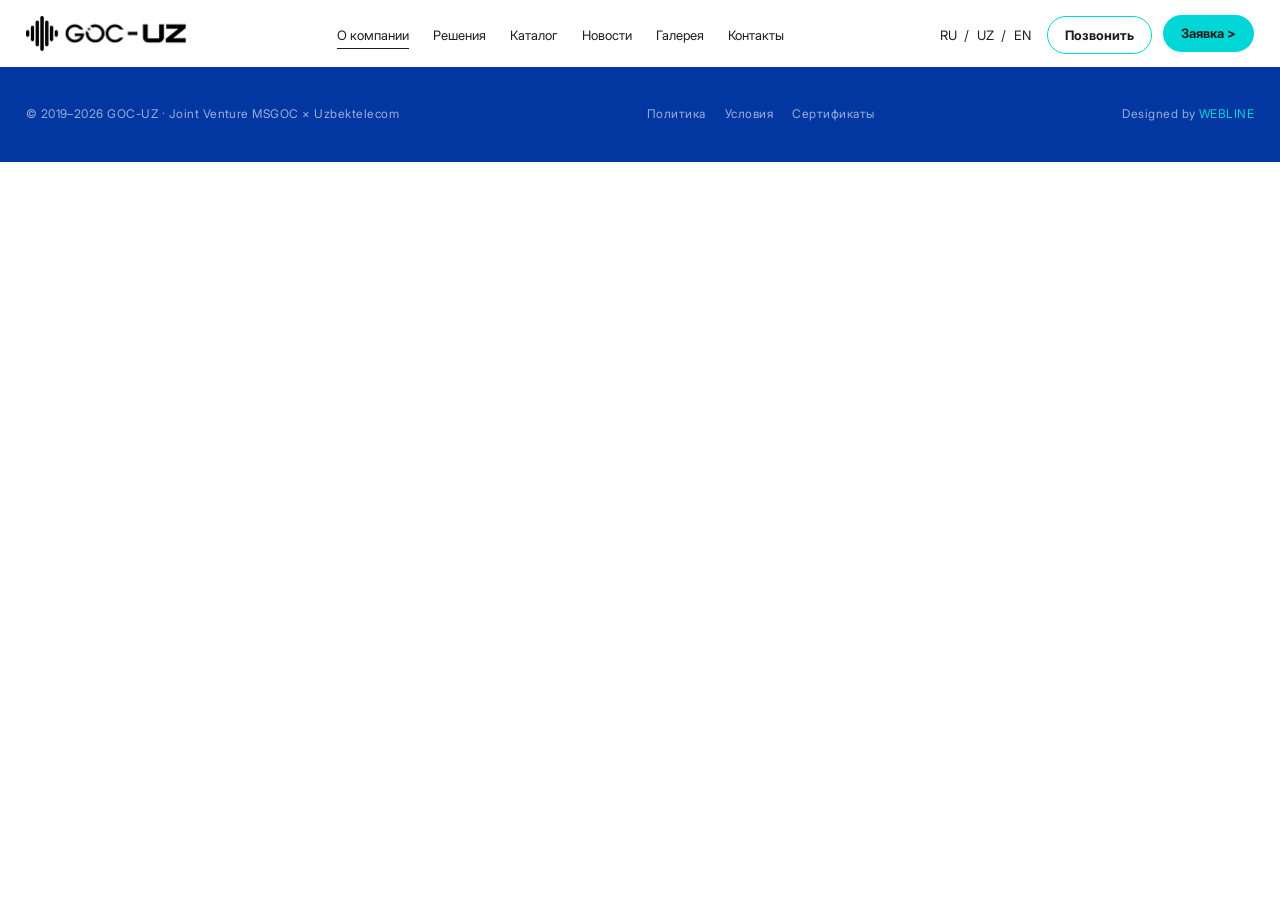
==== assets/pages/catalog.html @ 8d9cb879 "ready made section started" ====
<!doctype html>
<html lang="en">
  <head>
    <meta charset="UTF-8" />
    <meta name="viewport" content="width=device-width, initial-scale=1.0" />
    <title>GOC</title>
    <link rel="stylesheet" href="/assets/css/bootstrap.css" />
    <link rel="stylesheet" href="/assets/css/main.css" />
    <link rel="stylesheet" href="/assets/css/responsive.css" />
  </head>
  <body>
    <!-- HEADER -->
    <header>
      <div class="container">
        <div class="header-wrapper">
          <div class="header-left">
            <div class="logo-wrapper">
              <a href="/index.html">
                <img src="/assets/images/logo.png" alt="logo" />
              </a>
            </div>
          </div>

          <div class="nav-link-wrapper">
            <ul>
              <li><a href="/index.html" class="active">О компании</a></li>
              <li><a href="/assets/pages/solution.html">Решения</a></li>
              <li><a href="/assets/pages/catalog.html">Каталог</a></li>
              <li><a href="/assets/pages/news.html">Новости</a></li>
              <li><a href="/assets/pages/gallery.html">Галерея</a></li>
              <li><a href="/assets/pages/contact.html">Контакты</a></li>
            </ul>
          </div>

          <div class="header-right">
            <div class="language-wrapper">
              <ul>
                <li><a href="#">RU</a></li>
                <li><a href="#">UZ</a></li>
                <li><a href="#">EN</a></li>
              </ul>
            </div>
            <div class="call-wrapper">
              <a href="tel:+998900000000">Позвонить</a>
            </div>
            <div class="request-wrapper">
              <button class="btn btn-main">Заявка ></button>
            </div>
          </div>

          <button class="burger-btn" aria-label="Открыть меню">
            <span></span>
            <span></span>
            <span></span>
          </button>
        </div>
      </div>
    </header>

    <main>
        <section>
            <div class="container">
                
            </div>
        </section>
    </main>

    <footer>
      <section class="copyright-container">
        <div class="container">
          <div class="copyright-wrapper">
            <div class="copyright">
              <p>© 2019–2026 GOC-UZ · Joint Venture MSGOC × Uzbektelecom</p>
            </div>

            <div class="useful-links">
              <a href="#">Политика</a>
              <a href="#">Условия</a>
              <a href="#">Сертификаты</a>
            </div>

            <div class="developed-by">
              <p>Designed by <a href="https://webline.uz/">WEBLINE</a></p>
            </div>
          </div>
        </div>
      </section>
    </footer>
    <script src="/assets/js/bootstrap.js"></script>
    <script src="/assets/js/main.js"></script>
  </body>
</html>
---- assets/css/main.css ----
/* FONTS */
@font-face {
  font-family: "Inter";
  src: url("/assets/fonts/Inter-Regular.ttf");
  font-weight: 400;
}
@font-face {
  font-family: "Inter";
  src: url("/assets/fonts/Inter-Medium.ttf");
  font-weight: 500;
}
@font-face {
  font-family: "Inter";
  src: url("/assets/fonts/Inter-Bold.ttf");
  font-weight: 700;
}
@font-face {
  font-family: "Inter";
  src: url("/assets/fonts/Inter-ExtraBold.ttf");
  font-weight: 800;
}

/* VARIABLES */
:root {
  --black-color: #1e1e1e;
  --white-color: #ffffff;
  --grey-color: #6c6c6c;
  --milk-color: #e6e5e0;
  --aqua-color: #00d6d6;
  --body-color: #fafaf7;
  --blue-color: #0050f0;
  --green-color: #00d6d6;
}

/* RESET */
*,
*::after,
*::before {
  box-sizing: border-box;
}
* {
  padding: 0;
  margin: 0;
}
img {
  width: 100%;
}
a {
  text-decoration: none;
}
ul {
  margin: 0;
  padding: 0;
}
li {
  list-style: none;
}
button {
  cursor: pointer;
}
p {
  margin: 0;
}
::placeholder {
  color: unset;
}
html {
  scroll-behavior: smooth;
}

body {
  font-family: "Inter", sans-serif;
  /* background-color: var(--body-color); */
}

.container {
  width: 100%;
  max-width: 1920px;
  margin: 0 auto;
  padding: 0 clamp(16px, 2vw, 32px);
}

/* HEADER */
header {
  background-color: var(--white-color);
}
.header-wrapper {
  display: flex;
  justify-content: space-between;
  align-items: center;
  padding: 15px 0;
}
.header-wrapper .header-left {
  display: flex;
  align-items: center;
  gap: 32px;
}
.header-wrapper .header-left .logo-wrapper img {
  width: 100%;
  max-width: 160px;
}
.header-wrapper .nav-link-wrapper ul {
  display: flex;
  align-items: center;
  gap: 24px;
}
.header-wrapper .nav-link-wrapper ul li a {
  font-size: clamp(13px, 1vw, 16px);
  font-weight: 400;
  line-height: 20px;
  color: var(--black-color);
}
.header-wrapper .nav-link-wrapper ul li a.active {
  padding-bottom: 5px;
  border-bottom: 1px solid var(--black-color);
}
.header-wrapper .header-right {
  display: flex;
  align-items: center;
  gap: 11px;
}
.header-wrapper .header-right .language-wrapper ul {
  display: flex;
  align-items: center;
  gap: 10px;
}
.header-wrapper .header-right .language-wrapper ul li {
  position: relative;
  padding: 0 5px;
}
.header-wrapper .header-right .language-wrapper ul li:not(:last-child)::after {
  content: "";
  position: absolute;
  right: -5px;
  top: 35%;
  height: 50%;
  width: 1px;
  background-color: var(--black-color);
  transform: skew(-15deg);
}
.header-wrapper .header-right .language-wrapper ul li a {
  font-size: 13px;
  font-weight: 400;
  line-height: 100%;
  color: var(--black-color);
}
.header-wrapper .header-right .call-wrapper a {
  font-size: 13px;
  font-weight: 700;
  line-height: 100%;
  color: var(--black-color);
  border: 1px solid var(--aqua-color);
  border-radius: 100px;
  padding: 10px 17px;
  transition: 0.3s;
}
.header-wrapper .header-right .call-wrapper a:hover {
  background-color: var(--aqua-color);
  color: var(--black-color);
}
.header-wrapper .header-right .request-wrapper .btn-main {
  font-size: 13px;
  font-weight: 700;
  line-height: 100%;
  color: var(--black-color);
  background-color: var(--aqua-color);
  border-radius: 100px;
  padding: 11px 17px;
}
.header-wrapper .header-right .request-wrapper .btn-main:hover {
  background-color: var(--white-color);
  border-color: var(--aqua-color);
  color: var(--aqua-color);
}
.header-wrapper .burger-btn {
  display: none;
  flex-direction: column;
  justify-content: space-between;
  width: 25px;
  height: 18px;
  background: transparent;
  border: none;
  cursor: pointer;
  padding: 0;
  z-index: 1001;
}
.header-wrapper .burger-btn span {
  display: block;
  width: 100%;
  height: 2px;
  background-color: var(--black-color);
  transition:
    transform 0.3s ease,
    opacity 0.3s ease;
}
.header-wrapper .burger-btn.active span:nth-child(1) {
  transform: translateY(8px) rotate(45deg);
}
.header-wrapper .burger-btn.active span:nth-child(2) {
  opacity: 0;
}
.header-wrapper .burger-btn.active span:nth-child(3) {
  transform: translateY(-8px) rotate(-45deg);
}

/* SLIDER */
.slider {
  position: relative;
  width: 100%;
  /* height: calc(100vh - 76px); */
  min-height: 600px;
  display: flex;
  flex-direction: column;
}

.slider .slide {
  position: absolute;
  inset: 0;
  opacity: 0;
  transition: opacity 0.9s cubic-bezier(0.4, 0, 0.2, 1);
  pointer-events: none;
  display: flex;
  flex-direction: column;
  padding: clamp(60px, 8vw, 150px) 0;
}
.slider .slide.active {
  opacity: 1;
  pointer-events: all;
  position: relative;
  flex: 1;
}

/* Video — без GPU-хаков, которые размывают картинку */
.slide__video-wrap {
  position: absolute;
  inset: 0;
  z-index: 0;
  overflow: hidden;
}
.slide__video-wrap video {
  width: 100%;
  height: 100%;
  object-fit: cover;
}

/* Content */
.slide__content {
  position: relative;
  z-index: 2;
  flex: 1;
  display: flex;
  flex-direction: column;
  gap: clamp(12px, 3vw, 57px);
  /* отступ под nav, который висит абсолютно сверху */
  padding-top: clamp(40px, 6vw, 100px);
}

/* Nav — один элемент поверх всех слайдов */
.slider .slider-nav {
  position: absolute;
  top: clamp(60px, 8vw, 150px);
  /* left: clamp(16px, 2vw, 32px); */
  z-index: 10;
  display: flex;
  align-items: center;
  gap: 16px;
}
.slider .nav-arrow {
  width: clamp(25px, 2.5vw, 40px);
  height: clamp(25px, 2.5vw, 40px);
  border: 3px solid var(--milk-color);
  border-radius: 50%;
  display: flex;
  align-items: center;
  justify-content: center;
  background: transparent;
  transition:
    border-color 0.2s,
    background 0.2s;
  flex-shrink: 0;
}
.slider .nav-arrow:hover {
  border-color: var(--aqua-color);
}
.slider .nav-arrow img {
  width: clamp(20px, 1.5vw, 30px);
  height: clamp(20px, 1.5vw, 30px);
  filter: brightness(0) invert(1);
}
.slider .nav-dots {
  display: flex;
  gap: 8px;
  align-items: center;
}
.slider .nav-dot {
  width: 12px;
  height: 12px;
  border-radius: 50px;
  background: var(--milk-color);
  border: none;
  cursor: pointer;
  transition:
    width 0.35s ease,
    background 0.35s ease;
}
.slider .nav-dot.active {
  width: 60px;
  background: var(--aqua-color);
}

/* Headline */
.slider .slide .headline h1 {
  font-size: clamp(34px, 8.9vw, 136px);
  font-weight: 800;
  line-height: 0.85;
  letter-spacing: -0.4px;
  color: var(--white-color);
  max-width: 1100px;
}
.slider .slide .headline h1 span {
  font-weight: 400;
}

/* Description */
.slider .slide .description {
  display: flex;
  flex-direction: column;
  gap: clamp(16px, 1.2vw, 21px);
  max-width: 576px;
}
.slider .slide .description .eyebrow {
  font-size: 12px;
  font-weight: 400;
  letter-spacing: 1.32px;
  text-transform: uppercase;
  color: var(--milk-color);
}
.slider .slide .description .body-text {
  font-size: 16px;
  font-weight: 400;
  line-height: 1.45;
  color: var(--white-color);
}

/* Buttons */
.slider .slide .cta-row {
  display: flex;
  gap: 10px;
  flex-wrap: wrap;
  align-items: center;
}
.slider .slide .btn {
  height: 44px;
  border-radius: 100px;
  display: inline-flex;
  align-items: center;
  justify-content: center;
  gap: 8px;
  font-weight: 700;
  font-size: 13px;
  letter-spacing: 0.04em;
  text-transform: uppercase;
  text-decoration: none;
  cursor: pointer;
  white-space: nowrap;
  padding: 0 22px;
  transition: all 0.2s;
}
.slider .slide .btn--primary {
  background: var(--aqua-color);
  border: 1.5px solid var(--aqua-color);
  color: var(--black-color);
  padding-right: 18px;
}
.slider .slide .btn--primary:hover {
  background-color: var(--white-color);
  border-color: var(--white-color);
}
.slider .slide .btn--primary .btn-arrow {
  width: 12px;
  height: 12px;
  border-right: 1.5px solid var(--black-color);
  border-top: 1.5px solid var(--black-color);
  transform: rotate(45deg);
  flex-shrink: 0;
}
.slider .slide .btn--outline {
  background: transparent;
  border: 1.5px solid var(--white-color);
  color: var(--white-color);
}
.slider .slide .btn--outline:hover {
  color: var(--aqua-color);
  border-color: var(--aqua-color);
}

/* Stats bar */
.slider .slide .stats-bar {
  position: relative;
  z-index: 2;
  border-top: 1px solid var(--milk-color);
  display: grid;
  grid-template-columns: repeat(4, 1fr);
  margin-top: clamp(32px, 5vw, 70px);
}
.slider .slide .stat {
  display: flex;
  flex-direction: column;
  gap: 12px;
  padding: clamp(14px, 1.7vw, 28px) 24px clamp(16px, 2vw, 32px) 0;
}
.slider .slide .stat + .stat {
  padding-left: 24px;
}
.slider .slide .stat:last-child {
  padding-right: 0;
}
.slider .slide .stat__label {
  font-size: 11px;
  font-weight: 400;
  letter-spacing: 0.12em;
  text-transform: uppercase;
  color: var(--white-color);
}
.slider .slide .stat__value {
  font-weight: 800;
  font-size: clamp(28px, 2.8vw, 42px);
  letter-spacing: -0.02em;
  color: var(--white-color);
  line-height: 1;
}
.slider .slide .stat__unit {
  font-size: 11px;
  font-weight: 400;
  letter-spacing: 0.1em;
  text-transform: uppercase;
  color: var(--white-color);
}

/* ABOUT SECTION */
.about-wrapper {
  display: flex;
  padding: 32px 88px;
}
.about-wrapper .about-left {
  position: relative;
  width: 45%;
  background-color: var(--white-color);
}
.about-wrapper .about-left p {
  position: absolute;
  top: 20px;
  left: 20px;
  font-size: 12px;
  font-weight: 400;
  line-height: 16.5px;
  color: var(--white-color);
  background-color: var(--black-color);
  padding: 9px 12px;
  z-index: 1;
}
.about-wrapper .about-left img {
  width: 100%;
  position: absolute;
  bottom: 0;
  left: 0;
}
.about-wrapper .about-right {
  display: flex;
  flex-direction: column;
  justify-content: space-between;
  gap: 20px;
  width: 55%;
  padding-left: 100px;
}
.about-wrapper .about-right .about-right-top {
  display: flex;
  flex-direction: column;
  gap: 15px;
}
.about-wrapper .about-right .about-right-top span {
  font-size: 11px;
  font-weight: 400;
  line-height: 16.5px;
  color: var(--grey-color);
  text-transform: uppercase;
}
.about-wrapper .about-right .about-right-top h1 {
  font-size: clamp(32px, 4vw, 56px);
  font-weight: 700;
  line-height: 90%;
  margin: 0;
  color: var(--black-color);
  max-width: 500px;
}
.about-wrapper .about-right .about-right-top p {
  font-size: clamp(12px, 1vw, 16px);
  font-weight: 400;
  line-height: 120%;
  color: var(--black-color);
}
.about-wrapper .about-right .about-right-top a {
  font-size: clamp(12px, 1vw, 16px);
  font-weight: 400;
  color: var(--aqua-color);
}
.about-wrapper .about-right .about-right-center .about-sertificate-wrapper {
  display: grid;
  grid-template-columns: repeat(4, 1fr);
}
.about-wrapper .about-right .about-right-center .about-sertificate-wrapper img {
  width: 100%;
}
.about-wrapper .about-right .about-right-center p {
  font-size: clamp(12px, 1vw, 16px);
  font-weight: 700;
  color: var(--grey-color);
  margin-top: 10px;
}
.about-wrapper .about-right .about-right-bottom .factory-wrapper {
  display: flex;
  align-items: center;
}
.about-wrapper .about-right .about-right-bottom .factory-wrapper .factory-item {
  border: 1px solid var(--milk-color);
  padding: 24px 28px;
  border-bottom: none;
  width: 100%;
}
.about-wrapper
  .about-right
  .about-right-bottom
  .factory-wrapper
  .factory-item:first-child {
  border-left: none;
  padding-left: 0;
}
.about-wrapper
  .about-right
  .about-right-bottom
  .factory-wrapper
  .factory-item:last-child {
  border-right: none;
  padding-right: 0;
}
.about-wrapper
  .about-right
  .about-right-bottom
  .factory-wrapper
  .factory-item
  span {
  font-size: 11px;
  font-weight: 400;
  text-transform: uppercase;
  color: var(--grey-color);
}

.about-wrapper
  .about-right
  .about-right-bottom
  .factory-wrapper
  .factory-item
  h6 {
  font-size: clamp(20px, 2vw, 32px);
  font-weight: 800;
  color: var(--black-color);
  margin-bottom: 0;
}

.about-wrapper
  .about-right
  .about-right-bottom
  .factory-wrapper
  .factory-item
  h6
  span {
  font-size: clamp(14px, 1vw, 17px);
  font-weight: 700;
  color: var(--grey-color);
  text-transform: uppercase;
}

.about-wrapper
  .about-right
  .about-right-bottom
  .factory-wrapper
  .factory-item
  p {
  font-size: 13px;
  font-weight: 400;
  color: var(--grey-color);
}

/* application section start */
.application-wrapper {
  display: flex;
  flex-direction: column;
  gap: clamp(20px, 4vw, 55px);
  padding: 32px 88px;
}
.layout-section {
  display: flex;
  flex-direction: column;
  gap: 12px;
}
.layout-section .section-enter-header {
  font-size: 11px;
  font-weight: 400;
  text-transform: uppercase;
  letter-spacing: 1.32px;
  color: var(--grey-color);
}
.layout-section .section-enter-description {
  display: grid;
  grid-template-columns: repeat(2, 1fr);
  justify-content: center;
  align-items: center;
  gap: 10px;
}
.layout-section .section-enter-description .section-enter-left h1 {
  font-size: clamp(32px, 7vw, 87px);
  font-weight: 700;
  line-height: 0.9;
  letter-spacing: -1.76px;
  color: var(--black-color);
  margin-bottom: 0;
  width: 100%;
  max-width: 730px;
}
.layout-section .section-enter-description .section-enter-right p {
  font-size: clamp(14px, 1vw, 16px);
  font-weight: 400;
  letter-spacing: 0%;
  color: var(--black-color);
  width: 100%;
  max-width: 320px;
}
.application-left-wrapper {
  display: grid;
  grid-template-columns: repeat(6, 1fr);
  margin-bottom: 20px;
}
.application-left-wrapper .items {
  display: flex;
  flex-direction: column;
  justify-content: space-between;
  gap: clamp(60px, 8vw, 120px);
  padding: 24px 28px;
  border-right: 1px solid var(--aqua-color);
}
.application-left-wrapper .items:last-child {
  border-right: none;
}
.application-left-wrapper .items .item-header a {
  display: flex;
  justify-content: space-between;
  align-items: center;
  font-size: 11px;
  font-weight: 400;
  color: var(--aqua-color);
}
.application-left-wrapper .items .item-header img {
  width: 10px;
  height: 10px;
}
.application-left-wrapper .items .item-body {
  display: flex;
  flex-direction: column;
  gap: clamp(10px, 1vw, 16px);
}
.application-left-wrapper .items .item-body h2 {
  font-size: clamp(18px, 1.5vw, 22px);
  font-weight: 700;
  line-height: 1.5;
  letter-spacing: -0.22px;
  margin-bottom: 0;
  color: var(--black-color);
}
/* application section end */

/* solutions section start */
.solutions {
  display: grid;
  grid-template-columns: repeat(5, 1fr);
  grid-column-gap: 0px;
  grid-row-gap: 0px;
}

.cell {
  position: relative;
  overflow: hidden;
  padding: clamp(16px, 2vw, 32px);
  min-height: 460px;
  display: flex;
  flex-direction: column;
  justify-content: flex-end;
}

.cell--light {
  background: var(--white-color);
}

.cell--dark {
  background: var(--black-color);
}

.cell__label {
  position: absolute;
  top: 24px;
  left: 40px;
  font-size: 11px;
  letter-spacing: 0.08em;
  color: var(--grey-color);
  text-transform: uppercase;
}
.cell--dark .cell__label {
  color: var(--grey-color);
}

/* ── arrow button ─────────────────────────────── */
.cell__arrow {
  position: absolute;
  top: 18px;
  right: 24px;
  width: 38px;
  height: 38px;
  border-radius: 50%;
  background: var(--aqua-color);
  border: none;
  cursor: pointer;
  display: flex;
  align-items: center;
  justify-content: center;
  transition:
    transform 0.2s ease,
    box-shadow 0.2s ease;
}
.cell__arrow:hover {
  transform: scale(1.08);
  box-shadow: 0 4px 18px rgba(0, 212, 200, 0.4);
}

.cell__arrow img {
  width: 14px;
  height: 14px;
}
.cell__arrow:hover img {
  filter: brightness(1) invert(1);
}
/* ── product image ────────────────────────────── */
.cell__img {
  position: absolute;
  right: 0;
  bottom: 0;
  max-height: 75%;
  max-width: 50%;
  object-fit: contain;
  pointer-events: none;
  transition: transform 0.4s ease;
}
.cell:hover .cell__img {
  transform: scale(1.03) translateY(-4px);
}

/* ── text block ───────────────────────────────── */
.cell__text {
  position: relative;
  z-index: 1;
  max-width: 55%;
}

.cell__title {
  /* font-size: clamp(22px, 2.6vw, 34px); */
  font-size: clamp(24px, 4vw, 50px);
  font-weight: 800;
  line-height: 1.1;
  letter-spacing: -0.02em;
  color: var(--ink);
  margin-bottom: 12px;
  mix-blend-mode: difference;
}
.cell--dark .cell__title {
  color: var(--white-color);
}

.cell__desc {
  font-size: clamp(12px, 1vw, 14px);
  font-weight: 400;
  line-height: 1.4;
  color: var(--grey-color);
}
.cell--dark .cell__desc {
  color: var(--grey-color);
}

.cell--dark .cell__img {
  right: -4px;
  bottom: 0;
  max-height: 80%;
  max-width: 48%;
}

.cell:nth-child(1) {
  grid-area: 1 / 1 / 2 / 4;
}
.cell:nth-child(2) {
  grid-area: 1 / 4 / 2 / 6;
}
.cell:nth-child(3) {
  grid-area: 2 / 1 / 3 / 3;
}
.cell:nth-child(4) {
  grid-area: 2 / 3 / 3 / 6;
}

.cell:nth-child(1),
.cell:nth-child(2) {
  border-top: 1px solid var(--aqua-color);
  border-bottom: 1px solid var(--aqua-color);
}
.cell:nth-child(3),
.cell:nth-child(4) {
  border-bottom: 1px solid var(--aqua-color);
}
.cell:nth-child(1),
.cell:nth-child(3) {
  border-right: 1px solid var(--aqua-color);
}
/* solutions section end */

/* configuration section start */
/* ── Section ─────────────────────────────────── */
.configurator-wrapper {
  background: var(--blue-color);
  margin-top: clamp(60px, 8vw, 100px);
}
.configurator {
  display: flex;
  align-items: center;
  padding: 32px 88px;
  gap: clamp(15px, 4vw, 60px);
}

/* ── Left column ─────────────────────────────── */
.left {
  /* flex: 0 0 520px; */
  width: 100%;
  max-width: 520px;
}

.eyebrow {
  font-size: 11px;
  font-weight: 400;
  text-transform: uppercase;
  letter-spacing: 1.32px;
  color: rgba(255, 255, 255, 0.7);
  margin-bottom: 12px;
}

.headline {
  font-size: clamp(32px, 6vw, 87px);
  font-weight: 700;
  line-height: 0.9;
  letter-spacing: -1.76px;
  color: var(--white-color);
  margin-bottom: 15px;
}

.subtitle {
  font-size: clamp(14px, 1vw, 14px);
  font-weight: 400;
  line-height: 1.65;
  color: var(--white-color);
  max-width: 320px;
  margin-bottom: clamp(20px, 2vw, 36px);
}

.divider-label {
  font-size: 11px;
  font-weight: 400;
  letter-spacing: 0.14em;
  text-transform: uppercase;
  color: rgba(255, 255, 255, 0.4);
  margin-bottom: 12px;
}

.tz-link {
  font-size: clamp(14px, 1vw, 16px);
  font-weight: 400;
  color: rgba(255, 255, 255, 0.7);
  line-height: 1.55;
}

/* ── Right column ────────────────────────────── */
.right {
  width: 100%;
}

/* ── Form rows ───────────────────────────────── */
.form-rows {
  border-top: 1px solid rgba(255, 255, 255, 0.15);
}

.form-row {
  display: grid;
  /* grid-template-columns: 200px 1fr 36px; */
  grid-template-columns: 200px 1fr;
  align-items: center;
  border-bottom: 1px solid rgba(255, 255, 255, 0.15);
  min-height: 70px;
  gap: 12px;
  padding: 0 4px;
  transition: background 0.15s;
}
.form-row:last-child {
  grid-template-columns: 200px 1fr 36px;
}

.form-row:hover {
  background: rgba(255, 255, 255, 0.14);
}

.row-label {
  font-size: clamp(14px, 1vw, 12px);
  font-weight: 400;
  letter-spacing: 1.1px;
  text-transform: uppercase;
  color: var(--white-color);
  display: flex;
  align-items: center;
  gap: 10px;
  user-select: none;
}

/* Dropdown */
.row-select-wrap {
  position: relative;
}

.row-select {
  /* appearance: none; */
  /* -webkit-appearance: none; */
  background: transparent;
  border: none;
  outline: none;
  color: rgba(255, 255, 255, 0.5);
  font-size: clamp(14px, 1vw, 14px);
  font-weight: 400;
  font-family: inherit;
  width: 100%;
  cursor: pointer;
  padding: 4px 0;
  transition: color 0.2s;
}

.row-select.filled {
  color: #fff;
}
.row-select option {
  background: #1557ff;
  color: #fff;
}

/* Number input */
.row-input {
  background: transparent;
  border: none;
  outline: none;
  color: rgba(255, 255, 255, 0.5);
  font-size: 14px;
  font-family: inherit;
  width: 100%;
  padding: 4px 0;
  transition: color 0.2s;
}

.row-input::placeholder {
  color: rgba(255, 255, 255, 0.5);
}
.row-input.filled {
  color: var(--white-color);
}
.row-input::-webkit-outer-spin-button,
.row-input::-webkit-inner-spin-button {
  -webkit-appearance: none;
}

.row-suffix {
  font-size: clamp(14px, 1vw, 16px);
  font-weight: 400;
  letter-spacing: 0.14em;
  color: var(--white-color);
  text-transform: uppercase;
  justify-self: end;
}

/* ── Estimate / CTA row ──────────────────────── */
.estimate-row {
  display: flex;
  align-items: center;
  justify-content: space-between;
  padding: clamp(20px, 2vw, 32px) 4px 0;
  gap: clamp(10px, 1.5vw, 20px);
  flex-wrap: wrap;
}

.estimate-info {
  /* display: flex; */
  display: grid;
  grid-template-columns: 200px 1fr;
  align-items: center;
  gap: 20px;
}

.estimate-label {
  font-size: clamp(14px, 1vw, 12px);
  font-weight: 400;
  letter-spacing: 1.1px;
  text-transform: uppercase;
  color: var(--white-color);
  display: flex;
  align-items: center;
  gap: 10px;
  user-select: none;
}

.estimate-value {
  /* min-width: 140px; */
  max-width: 100%;
  transition: color 0.3s;
  font-size: clamp(14px, 1vw, 12px);
  font-weight: 400;
  letter-spacing: 1.1px;
  text-transform: uppercase;
  color: var(--white-color);
  display: flex;
  align-items: center;
  gap: 10px;
  user-select: none;
}

.estimate-value.has-value {
  color: var(--white-color);
  font-weight: 500;
}

/* CTA Button */
.btn-cta {
  display: inline-flex;
  align-items: center;
  gap: 10px;
  background: var(--green-color);
  color: var(--black-color);
  font-family: inherit;
  font-size: 11px;
  font-weight: 800;
  letter-spacing: 0.16em;
  text-transform: uppercase;
  border: none;
  border-radius: 100px;
  padding: 15px 23px;
  cursor: pointer;
  transition:
    transform 0.18s,
    box-shadow 0.18s,
    background 0.18s;
  white-space: nowrap;
}
.btn-cta img {
  width: 25px;
  height: 25px;
}
.btn-cta:hover {
  background: #00ffb3;
  color: var(--white-color);
  box-shadow: 0 8px 32px rgba(0, 229, 160, 0.35);
}
.btn-cta:hover img {
  filter: brightness(1) invert(1);
}
.btn-cta:active {
  transform: translateX(1px) scale(0.98);
}

.btn-cta svg {
  flex-shrink: 0;
}

/* ── Notification toast ──────────────────────── */
.toast {
  position: fixed;
  bottom: 28px;
  right: 28px;
  background: #00e5a0;
  color: #000;
  font-size: 13px;
  font-weight: 700;
  letter-spacing: 0.04em;
  padding: 14px 22px;
  border-radius: 50px;
  opacity: 0;
  transform: translateY(12px);
  transition:
    opacity 0.28s,
    transform 0.28s;
  pointer-events: none;
  z-index: 999;
  width: 100%;
  max-width: 250px !important;
}

.toast.show {
  opacity: 1;
  transform: translateY(0);
}
/* configuration section end */

/* tabs (catalog) section start */
.catalog-wrapper {
  padding: 32px 88px;
}

.catalog-tabs-wrapper {
  margin-top: clamp(16px, 2vw, 32px);
}
/* ---------- Tabs ---------- */
.catalog-wrapper .tabs {
  display: flex;
  flex-wrap: wrap;
  gap: 8px 36px;
  align-items: center;
  padding: 16px 0;
  border-bottom: 1px solid var(--milk-color);
  overflow-x: auto;
  -webkit-overflow-scrolling: touch;
  scrollbar-width: none;
}
.catalog-wrapper .tabs::-webkit-scrollbar {
  display: none;
}

.catalog-wrapper .tab {
  appearance: none;
  background: none;
  border: 0;
  font: inherit;
  font-size: clamp(12px, 1vw, 14px);
  font-weight: 700;
  letter-spacing: 0.07px;
  line-height: 100%;
  color: var(--grey-color);
  cursor: pointer;
  display: inline-flex;
  align-items: center;
  gap: 8px;
  padding: 0;
  white-space: nowrap;
  transition: color 0.2s ease;
}
.catalog-wrapper .tab .count {
  font-size: clamp(12px, 1vw, 14px);
  color: var(--grey-color);
  transform: translateY(-1px);
}
.catalog-wrapper .tab:hover {
  color: var(--aqua-color);
}
.catalog-wrapper .tab.is-active {
  color: var(--black-color);
}
.catalog-wrapper .tab:focus-visible {
  outline: 2px solid var(--accent);
  outline-offset: 4px;
}

.catalog-wrapper .grid {
  display: grid;
  grid-template-columns: repeat(4, 1fr);
  margin: clamp(20px, 2vw, 40px) 0;
  border: 1px solid var(--aqua-color);
}

.catalog-wrapper .card {
  display: flex;
  flex-direction: column;
  min-height: 480px;
  border-radius: 0;
  border-color: var(--aqua-color);
  animation: cardIn 0.45s ease both;
}
.catalog-wrapper .card.is-hidden {
  display: none;
}

@keyframes cardIn {
  from {
    opacity: 0;
    transform: translateY(8px);
  }
  to {
    opacity: 1;
    transform: none;
  }
}
@media (prefers-reduced-motion: reduce) {
  .catalog-wrapper .card {
    animation: none;
  }
}

.catalog-wrapper .card .card__sku p {
  padding: clamp(10px, 1vw, 14px) clamp(12px, 1vw, 16px);
  font-size: 10px;
  font-weight: 400;
  letter-spacing: 0.8px;
  text-transform: uppercase;
  color: var(--grey-color);
}
.catalog-wrapper .card .card__sku p span {
  color: var(--black-color);
  font-weight: 700;
}

.catalog-wrapper .card .card__media {
  flex: 1;
  display: flex;
  align-items: center;
  justify-content: center;
  /* padding: 8px 18px 18px; */
  /* min-height: 220px; */
}
.catalog-wrapper .card .card__media svg,
.catalog-wrapper .card .card__media img {
  width: 100%;
  height: auto;
  /* max-height: 230px; */
  display: block;
  object-fit: contain;
}

.catalog-wrapper .card .card__body {
  padding: 8px clamp(14px, 2vw, 24px);
}

.catalog-wrapper .card .card__title {
  font-size: clamp(18px, 1.5vw, 14px);
  font-weight: 700;
  letter-spacing: 0.2px;
  margin-bottom: 6px;
}
.catalog-wrapper .card .card__meta {
  font-size: 13px;
  color: var(--grey-color);
  letter-spacing: 0%;
  padding-bottom: 8px;
  border-bottom: 1px solid var(--aqua-color);
}

.catalog-wrapper .card .card__more {
  display: flex;
  justify-content: flex-end;
  padding: 10px 16px 16px;
}
.catalog-wrapper .card .card__link {
  font-size: 12px;
  font-weight: 400;
  letter-spacing: 0.88px;
  text-transform: uppercase;
  color: var(--aqua-color);
  display: inline-flex;
  align-items: center;
  gap: 10px;
  transition:
    gap 0.2s ease,
    color 0.2s ease;
}

.catalog-wrapper .card .card__link:focus-visible {
  outline: 2px solid var(--aqua-color);
  outline-offset: 3px;
}
.catalog-wrapper .card .card__link img {
  width: 10px;
  height: 10px;
}

/* ---------- Footer button ---------- */
.catalog-wrapper .catalog__footer {
  display: flex;
  justify-content: center;
}
.catalog-wrapper .catalog__footer .catalog-btn-all {
  display: flex;
  align-items: center;
  gap: 10px;
  border: 1px solid var(--black-color);
  font-size: 13px;
  font-weight: 700;
  color: var(--black-color);
  border-radius: 100px;
  letter-spacing: 0.52px;
  text-transform: uppercase;
  padding: clamp(8px, 1vw, 16px) clamp(16px, 1.5vw, 23px);
  cursor: pointer;
  transition:
    background 0.2s ease,
    color 0.2s ease;
}
.catalog-wrapper .catalog__footer .catalog-btn-all img {
  width: 25px;
  height: 25px;
}
.catalog-wrapper .catalog__footer .catalog-btn-all:hover {
  background: var(--aqua-color);
  color: var(--white-color);
  border-color: var(--aqua-color);
}
.catalog-wrapper .catalog__footer .catalog-btn-all:hover img {
  filter: brightness(1) invert(1);
}
.catalog-wrapper .catalog__footer .catalog-btn-all:focus-visible {
  outline: 2px solid var(--aqua-color);
  outline-offset: 3px;
}
/* tabs (catalog) section end */

/* Reason section start */
.reason-container .layout-section .section-enter-description {
  grid-template-columns: repeat(1, 1fr);
}
.reason-items-wrapper {
  display: grid;
  grid-template-columns: repeat(4, 1fr);
  border-top: 1px solid var(--aqua-color);
  margin-top: clamp(20px, 4vw, 58px);
}

.reason-items-wrapper .item {
  display: flex;
  flex-direction: column;
  gap: clamp(32px, 5vw, 82px);
  border-left: 1px solid var(--aqua-color);
  padding: clamp(16px, 2vw, 32px);
}
.reason-items-wrapper .item:first-child {
  border-left: none;
  padding-left: 0;
}

.reason-items-wrapper .item .date-wrapper p {
  font-size: 11px;
  font-weight: 400;
  letter-spacing: 1.1px;
  color: var(--grey-color);
}

.reason-items-wrapper .item .content h5 {
  font-size: clamp(20px, 1.5vw, 24px);
  font-weight: 700;
  letter-spacing: -0.24px;
  color: var(--black-color);
}

.reason-items-wrapper .item .content p {
  font-size: 14px;
  font-weight: 400;
  letter-spacing: 0%;
  color: var(--grey-color);
}
.reason-partner-wrapper {
  margin: clamp(32px, 5vw, 64px) 0;
}
.reason-partner-wrapper h3 {
  font-size: clamp(22px, 2vw, 32px);
  font-weight: 700;
  letter-spacing: -0.24px;
  margin-bottom: clamp(16px, 2vw, 32px);
  color: var(--black-color);
}

.reason-partner-wrapper .partner-items-wrapper {
  display: flex;
  flex-direction: row;
  justify-content: space-between;
  gap: clamp(14px, 1.5vw, 24px);
}

.reason-partner-wrapper .partner-items-wrapper .item {
  width: 100%;
}

.reason-partner-wrapper .partner-items-wrapper .item img {
  width: 100%;
}
/* Reason section end */

.footer-request-wrapper {
  background-color: var(--blue-color);
}
.footer-request-wrapper .catalog-wrapper {
  padding: clamp(60px, 8vw, 120px) 88px;
}
.footer-request-wrapper .layout-section .section-enter-header {
  color: rgba(255, 255, 255, 0.5);
}

.footer-request-wrapper .layout-section .section-enter-description {
  gap: clamp(60px, 8vw, 120px);
}

.footer-request-wrapper
  .layout-section
  .section-enter-description
  .section-enter-left
  h1 {
  line-height: 1;
  color: var(--white-color);
}
.footer-request-wrapper
  .layout-section
  .section-enter-description
  .section-enter-left
  h1
  span {
  font-weight: 400;
  color: rgba(255, 255, 255, 0.35);
}

.footer-request-wrapper
  .section-enter-description
  .section-enter-right
  .form-wrapper
  form
  .item {
  display: flex;
  flex-direction: row;
  align-items: center;
  gap: clamp(20px, 3vw, 40px);
  border-top: 1px solid rgba(255, 255, 255, 0.35);
  padding: clamp(10px, 1.5vw, 20px) 0;
}

.footer-request-wrapper
  .section-enter-description
  .section-enter-right
  .form-wrapper
  form
  .item:last-child {
  justify-content: space-between;
}

.footer-request-wrapper
  .section-enter-description
  .section-enter-right
  .form-wrapper
  form
  .item
  label {
  font-size: 11px;
  font-weight: 400;
  letter-spacing: 1.1px;
  text-transform: uppercase;
  color: var(--white-color);
  width: 25%;
}

.footer-request-wrapper
  .section-enter-description
  .section-enter-right
  .form-wrapper
  form
  .item
  input {
  background-color: transparent;
  box-shadow: none;
  border: none;
  font-size: 14px;
  font-weight: 400;
  color: rgba(255, 255, 255, 0.5);
  padding: 5px;
}
.footer-request-wrapper
  .section-enter-description
  .section-enter-right
  .form-wrapper
  form
  .item
  input:focus {
  border: none;
  outline: none;
}

.footer-request-wrapper
  .section-enter-description
  .section-enter-right
  .form-wrapper
  form
  .item
  p {
  font-size: 13px;
  font-weight: 400;
  letter-spacing: 0%;
  color: rgba(255, 255, 255, 0.5);
}

.footer-request-wrapper
  .section-enter-description
  .section-enter-right
  .form-wrapper
  form
  .item
  .footer-send-btn {
  font-size: 13px;
  font-weight: 700;
  color: var(--black-color);
  letter-spacing: 0.52px;
  text-transform: uppercase;
  padding: clamp(8px, 1vw, 16px) clamp(16px, 1.5vw, 23px);
  border-radius: 100px;
  border: 1px solid var(--green-color);
  background-color: var(--green-color);
  transition:
    background 0.2s ease,
    color 0.2s ease;
}

.footer-request-wrapper
  .section-enter-description
  .section-enter-right
  .form-wrapper
  form
  .item
  .footer-send-btn:hover {
  background-color: var(--white-color);
  border-color: var(--white-color);
}

/* ======================================================================== */
/* SOLUTION PAGE START */
/* ready-made-solutions-section */
.ready-made-solutions-section .layout-section .section-enter-description .section-enter-right p {
  max-width: 600px;
}
.ready-made-solutions-section .layout-section .section-enter-description {
  align-items: end;
}

/* direction */
.direction-section {
  padding: 32px 88px;
}
.direction-section
  .layout-section
  .section-enter-description
  .section-enter-right {
  display: flex;
  justify-content: space-between;
  gap: 20px;
  width: 100%;
}
.direction-section
  .layout-section
  .section-enter-description
  .section-enter-right
  p {
  max-width: 500px;
}
.direction-section
  .layout-section
  .section-enter-description
  .section-enter-right
  .layout-extra-section-wrapper {
  width: 100%;
}
.direction-section
  .layout-section
  .section-enter-description
  .section-enter-right
  .layout-extra-section-wrapper
  a {
  display: flex;
  align-items: center;
  border: 1px solid var(--black-color);
  border-radius: 100px;
  font-size: 15px;
  font-weight: 700;
  letter-spacing: 0.52px;
  color: var(--black-color);
  justify-content: center;
  padding: 10px 0;
  gap: 10px;
  transition: all 0.3s ease-in-out;
}
.direction-section
  .layout-section
  .section-enter-description
  .section-enter-right
  .layout-extra-section-wrapper
  a
  img {
  width: 10px;
  filter: brightness(0) invert(0);
  transition: all 0.3s ease-in-out;
}
.direction-section
  .layout-section
  .section-enter-description
  .section-enter-right
  .layout-extra-section-wrapper
  a:hover {
  background-color: var(--black-color);
  color: var(--white-color);
}
.direction-section
  .layout-section
  .section-enter-description
  .section-enter-right
  .layout-extra-section-wrapper
  a:hover
  img {
  filter: brightness(0) invert(1);
}

.direction-section .direction-item-wrapper {
  display: grid;
  grid-template-columns: repeat(2, 1fr);
  border: 1px solid var(--aqua-color);
  margin: clamp(20px, 3vw, 40px) 0;
}
.direction-section .direction-item-wrapper .item .item-header {
  display: flex;
  justify-content: space-between;
  align-items: center;
  gap: 10px;
  padding: clamp(16px, 3vw, 40px);
}
.direction-section .direction-item-wrapper .item .item-header span {
  font-size: 11px;
  font-weight: 400;
  letter-spacing: 1.1px;
  color: var(--aqua-color);
}
.direction-section .direction-item-wrapper .item .item-header p {
  font-size: 12px;
  font-weight: 400;
  letter-spacing: 0.8px;
  border: 1px solid var(--grey-color);
  border-radius: 100px;
  color: var(--grey-color);
  padding: 5px 10px;
}
.direction-section .direction-item-wrapper .item .item-image img {
  max-height: 476px;
  object-fit: cover;
}
.direction-section .direction-item-wrapper .item .item-content {
  padding: clamp(16px, 2vw, 32px) clamp(16px, 3vw, 40px);
  display: flex;
  flex-direction: column;
  gap: clamp(10px, 1.3vw, 20px);
}
.direction-section .direction-item-wrapper .item .item-content h3 {
  font-size: clamp(20px, 3vw, 38px);
  font-weight: 700;
  color: var(--black-color);
  letter-spacing: -0.8px;
  margin: 0;
}
.direction-section .direction-item-wrapper .item .item-content p {
  font-size: clamp(13px, 1vw, 15px);
  font-weight: 400;
  letter-spacing: 0%;
  border-bottom: 1px solid var(--milk-color);
  color: var(--grey-color);
}
.direction-section .direction-item-wrapper .item .item-content .extra-content {
  display: flex;
  align-items: center;
  gap: 20px;
}
.direction-section
  .direction-item-wrapper
  .item
  .item-content
  .extra-content
  p {
  font-size: 11px;
  font-weight: 400;
  letter-spacing: 0.88px;
  color: var(--grey-color);
}
.direction-section
  .direction-item-wrapper
  .item
  .item-content
  .extra-content
  span {
  font-size: 11px;
  font-weight: 400;
  letter-spacing: 0.88px;
  color: var(--black-color);
}
.direction-section .direction-item-wrapper .item .item-content a {
  border: 1px solid var(--aqua-color);
  padding: clamp(8px, 1vw, 16px) clamp(10px, 1vw, 17px);
  display: flex;
  justify-content: space-between;
  align-items: center;
  color: var(--aqua-color);
  font-size: 11px;
  font-weight: 400;
  letter-spacing: 0.88px;
  transition: all 0.3s ease-in-out;
}
.direction-section .direction-item-wrapper .item .item-content a:hover {
  background-color: var(--black-color);
  color: var(--white-color);
  border-color: var(--white-color);
}
/* process */
.process-container {
  background-color: var(--black-color);
}
.process-wrapper {
  display: flex;
  flex-direction: column;
  gap: clamp(20px, 3vw, 45px);
  padding: 32px 88px;
}
.process-wrapper .layout-section .section-enter-description {
  display: flex;
  justify-content: space-between;
  flex-wrap: wrap;
}

.process-wrapper
  .layout-section
  .section-enter-description
  .section-enter-left
  h1 {
  font-size: clamp(25px, 4vw, 55px);
  font-weight: 700;
  letter-spacing: -1.1px;
  color: var(--white-color);
  margin-bottom: 0;
  width: 100%;
  max-width: 100%;
}
.process-wrapper
  .layout-section
  .section-enter-description
  .section-enter-right
  p {
  max-width: 500px;
}
.process-wrapper .section-enter-description .layout-extra-section-wrapper p {
  font-size: 11px;
  font-weight: 400;
  color: var(--grey-color);
}
.process-wrapper .section-enter-description .layout-extra-section-wrapper span {
  font-size: 13px;
  font-weight: 400;
  color: var(--aqua-color);
}
.process-wrapper .process-item-wrapper {
  display: grid;
  grid-template-columns: repeat(4, 1fr);
  gap: 10px;
  border: 1px solid var(--grey-color);
  padding: clamp(20px, 2vw, 32px);
}
.process-wrapper .process-item-wrapper .item {
  display: flex;
  flex-direction: column;
  gap: 16px;
}
.process-wrapper .process-item-wrapper .item h1 {
  font-size: clamp(40px, 6vw, 80px);
  font-weight: 400;
  letter-spacing: -3px;
  color: var(--aqua-color);
  margin: 0;
}
.process-wrapper .process-item-wrapper .item span {
  font-size: clamp(18px, 1.5vw, 24px);
  font-weight: 700;
  letter-spacing: -0.4px;
  color: var(--white-color);
}
.process-wrapper .process-item-wrapper .item p {
  font-size: 14px;
  font-weight: 400;
  letter-spacing: 0%;
  color: var(--grey-color);
}
.process-wrapper .process-item-wrapper .item span:last-child {
  font-size: 11px;
  font-weight: 400;
  letter-spacing: 0.88px;
  color: var(--aqua-color);
}
/* keys */
.keys-wrapper .keys-section {
  padding: 32px 88px;
}

.keys-wrapper .layout-section .section-enter-description .section-enter-right {
  display: flex;
  justify-content: space-between;
  gap: 20px;
  width: 100%;
}
.keys-wrapper
  .layout-section
  .section-enter-description
  .section-enter-right
  p {
  max-width: 378px;
}
.keys-wrapper
  .layout-section
  .section-enter-description
  .section-enter-right
  .layout-extra-section-wrapper {
  width: 100%;
}

.keys-wrapper
  .layout-section
  .section-enter-description
  .section-enter-right
  .layout-extra-section-wrapper
  a {
  display: flex;
  align-items: center;
  border: 1px solid var(--black-color);
  border-radius: 100px;
  font-size: 15px;
  font-weight: 700;
  letter-spacing: 0.52px;
  color: var(--black-color);
  justify-content: center;
  padding: 10px 0;
  gap: 10px;
  transition: all 0.3s ease-in-out;
}
.keys-wrapper
  .layout-section
  .section-enter-description
  .section-enter-right
  .layout-extra-section-wrapper
  a:hover {
  background-color: var(--black-color);
  color: var(--white-color);
}
.keys-wrapper
  .layout-section
  .section-enter-description
  .section-enter-right
  .layout-extra-section-wrapper
  a:hover
  img {
  filter: brightness(0) invert(1);
}
.keys-wrapper
  .layout-section
  .section-enter-description
  .section-enter-right
  .layout-extra-section-wrapper
  a
  img {
  width: 10px;
  filter: brightness(0) invert(0);
  transition: all 0.3s ease-in-out;
}
.keys-wrapper .keys-item-wrapper {
  padding: clamp(25px, 4vw, 50px) 0;
}
.keys-wrapper .keys-item-wrapper .keys-item {
  display: grid;
  grid-template-columns: 0.8fr 3.5fr 1.5fr 1fr 1fr;
  align-items: center;
  gap: 20px;
  border-top: 1px solid var(--milk-color);
  padding: clamp(15px, 1.5vw, 20px) 0;
}
.keys-wrapper .keys-item-wrapper .keys-item:last-child {
  border-bottom: 1px solid var(--milk-color);
}

.keys-wrapper .keys-item-wrapper .keys-item .keys-date {
  font-size: 13px;
  font-weight: 400;
  letter-spacing: 1.1px;
  color: var(--aqua-color);
  white-space: nowrap;
}
.keys-wrapper .keys-item-wrapper .keys-item .keys-row {
  display: flex;
  flex-direction: column;
  gap: 4px;
  flex-grow: 1;
  /* max-width: 40%; */
}
.keys-wrapper .keys-item-wrapper .keys-item .keys-row h6 {
  font-size: clamp(18px, 2vw, 28px);
  font-weight: 700;
  letter-spacing: -0.5px;
  margin: 0;
  color: var(--black-color);
}
.keys-wrapper .keys-item-wrapper .keys-item .keys-row span {
  font-size: 11px;
  font-weight: 400;
  letter-spacing: 0.5px;
  color: var(--grey-color);
}
.keys-wrapper .keys-item-wrapper .keys-item .keys-client {
  display: flex;
  flex-direction: column;
  gap: 4px;
}
.keys-wrapper .keys-item-wrapper .keys-item .keys-client span {
  font-size: 11px;
  font-weight: 400;
  letter-spacing: 0.8px;
  color: var(--grey-color);
}
.keys-wrapper .keys-item-wrapper .keys-item .keys-client p {
  font-size: 12px;
  font-weight: 400;
  letter-spacing: 0%;
  color: var(--black-color);
}
.keys-wrapper .keys-item-wrapper .keys-item .keys-row-length {
  display: flex;
  justify-content: flex-start;
  align-items: baseline;
  gap: 4px;
  font-size: clamp(18px, 2vw, 28px);
  font-weight: 400;
  letter-spacing: -0.4px;
  color: var(--black-color);
}
.keys-wrapper .keys-item-wrapper .keys-item .keys-row-length sub {
  font-size: 11px;
  color: var(--grey-color);
}
.keys-wrapper .keys-item-wrapper .keys-item a {
  display: flex;
  flex-direction: row;
  align-items: center;
  gap: 5px;
  font-size: 12px;
  font-weight: 400;
  letter-spacing: 0.88px;
  color: var(--aqua-color);
}
.keys-wrapper .keys-item-wrapper .keys-item a img {
  width: 10px;
}

/* table */
.extra-section {
  padding: 32px 88px;
}
.table-container .container {
  background-color: var(--white-color);
}
.table_component {
  overflow: auto;
  width: 100%;
  padding: clamp(25px, 4vw, 50px) 0 clamp(60px, 7vw, 98px);
}

.table_component table {
  height: 100%;
  width: 100%;
  table-layout: fixed;
  border-collapse: collapse;
  border: 1px solid var(--milk-color);
  border-spacing: 1px;
  text-align: left;
}
.table-container .table_component table thead tr th {
  font-size: clamp(15px, 1.5vw, 18px);
  font-weight: 700;
  line-height: 100%;
  letter-spacing: -0.3px;
  color: var(--white-color);
  padding: clamp(10px, 1.5vw, 20px) clamp(14px, 1.5vw, 24px);
}
.table-container .table_component table thead tr th span {
  font-size: 11px;
  font-weight: 400;
  letter-spacing: 0.8px;
  color: var(--green-color);
}

.table-container .table_component table thead tr th:first-child {
  background-color: var(--white-color);
}
.table-container .table_component table thead tr th:nth-child(2),
.table-container .table_component table thead tr th:nth-child(3),
.table-container .table_component table thead tr th:nth-child(5) {
  background-color: var(--black-color);
}
.table-container .table_component table thead tr th:nth-child(4) {
  background-color: var(--blue-color);
}

.table-container .table_component table tbody tr td {
  font-size: 11px;
  font-weight: 400;
  color: var(--grey-color);
  padding: clamp(10px, 1.5vw, 20px) clamp(14px, 1.5vw, 24px);
}
.extra-section table img {
  width: 15px;
}
/* top footer */
.top-footer-container {
  background-color: var(--blue-color);
}

.top-footer-container .top-footer-wrapper {
  display: flex;
  align-items: center;
  gap: clamp(15px, 2vw, 30px);
  padding: clamp(35px, 5vw, 76px) 88px;
}
.top-footer-container .top-footer-wrapper .top-footer-left {
  display: flex;
  flex-direction: column;
  gap: 16px;
}
.top-footer-container .top-footer-wrapper .top-footer-left h1 {
  font-size: clamp(26px, 4vw, 56px);
  font-weight: 700;
  letter-spacing: -1.1px;
  margin: 0;
  color: var(--white-color);
}
.top-footer-container .top-footer-wrapper .top-footer-left p {
  font-size: 16px;
  font-weight: 400;
  letter-spacing: 0%;
  color: rgba(255, 255, 255, 0.85);
}

.top-footer-container .top-footer-wrapper .top-footer-right {
  display: flex;
  align-items: center;
  gap: 16px;
}
.top-footer-container .top-footer-wrapper .top-footer-right .give-btn {
  font-size: 16px;
  font-weight: 700;
  border-radius: 100px;
  padding: 14px 25px;
  background-color: var(--green-color);
  color: var(--black-color);
  transition: all 0.3s ease-in-out;
  border: 1px solid var(--green-color);
  text-wrap: nowrap;
}
.top-footer-container .top-footer-wrapper .top-footer-right .give-btn:hover {
  background-color: var(--white-color);
  border-color: var(--white-color);
}
.top-footer-container .top-footer-wrapper .top-footer-right .catalog-btn {
  font-size: 16px;
  font-weight: 700;
  border-radius: 100px;
  padding: 14px 25px;
  background-color: transparent;
  color: var(--white-color);
  border: 1px solid var(--white-color);
  transition: all 0.3s ease-in-out;
  text-wrap: nowrap;
}
.top-footer-container .top-footer-wrapper .top-footer-right .catalog-btn:hover {
  background-color: var(--white-color);
  color: var(--green-color);
  border-color: var(--white-color);
}
/* SOLUTION PAGE END */
/* ======================================================================== */
/* FOOTER SECTION START */

.copyright-container {
  background-color: rgba(2, 55, 162, 1);
  padding: clamp(20px, 3vw, 40px) 0;
}
.copyright-container .copyright-wrapper {
  display: flex;
  justify-content: space-between;
  align-items: center;
  flex-wrap: wrap;
  gap: 10px;
  padding: 0 88px;
}
.copyright-container .copyright-wrapper .copyright p {
  font-size: 12px;
  font-weight: 400;
  letter-spacing: 0.48px;
  color: rgba(255, 255, 255, 0.6);
}
.copyright-container .copyright-wrapper .useful-links {
  display: flex;
  flex-direction: row;
  gap: clamp(10px, 1.5vw, 23px);
}
.copyright-container .copyright-wrapper .useful-links a {
  font-size: 12px;
  font-weight: 400;
  letter-spacing: 0.48px;
  color: rgba(255, 255, 255, 0.6);
  transition: all 0.3s ease-in-out;
}
.copyright-container .copyright-wrapper .useful-links a:hover {
  color: var(--aqua-color);
}
.copyright-container .copyright-wrapper .developed-by p {
  font-size: 12px;
  font-weight: 400;
  letter-spacing: 0.48px;
  color: rgba(255, 255, 255, 0.6);
}
.copyright-container .copyright-wrapper .developed-by p a {
  color: var(--aqua-color);
  transition: all 0.3s ease-in-out;
}
.copyright-container .copyright-wrapper .developed-by p a:hover {
  color: var(--white-color);
}
/* FOOTER SECTION END */
/* ==================================================== */
---- assets/css/responsive.css ----
@media (max-width: 1400px) {
  .about-wrapper {
    flex-direction: column;
    padding: 40px 0;
    gap: 40px;
  }
  .about-wrapper .about-left {
    width: 100%;
    height: 420px;
    overflow: hidden;
  }
  .about-wrapper .about-left img {
    position: relative;
    width: 100%;
    height: 100%;
    object-fit: contain;
  }
  .about-wrapper .about-right {
    width: 100%;
    padding-left: 0;
  }
  .about-wrapper .about-right .about-right-top h1 {
    max-width: 100%;
  }
  .application-left-wrapper {
    grid-template-columns: repeat(3, 1fr);
    gap: 3px;
  }
  .application-left-wrapper .items {
    border: 1px solid var(--aqua-color);
  }
  .application-left-wrapper .items:last-child {
    border: 1px solid var(--aqua-color);
  }
  .application-wrapper {
    padding: 0;
  }
  .configurator {
    padding: clamp(20px, 2vw, 32px) 0;
  }
  .catalog-wrapper {
    padding: clamp(20px, 2vw, 32px) 0;
  }
  .footer-request-wrapper .catalog-wrapper {
    padding: clamp(60px, 8vw, 120px) 0;
  }
  .top-footer-container .top-footer-wrapper {
    padding: clamp(35px, 5vw, 76px) 0;
  }
  .extra-section {
    padding: clamp(20px, 2vw, 32px) 0;
  }
  .keys-wrapper .keys-section {
    padding: clamp(20px, 2vw, 32px) 0;
  }
  .process-wrapper {
    padding: clamp(20px, 2vw, 32px) 0;
  }
  .direction-section {
    padding: clamp(20px, 2vw, 32px) 0;
  }
  .copyright-container .copyright-wrapper {
    padding: 0;
  }
}

@media (max-width: 1200px) {
  .solutions {
    display: grid;
    grid-template-columns: 1fr 1fr;
    grid-template-rows: auto auto;
  }
  .cell:nth-child(1),
  .cell:nth-child(2),
  .cell:nth-child(3),
  .cell:nth-child(4) {
    grid-area: auto;
  }

  /* configuration */
  .configurator {
    flex-direction: column;
    padding: 52px clamp(10px, 2vw, 36px);
    gap: 48px;
    align-items: flex-start;
  }
  .configurator .left {
    max-width: 100%;
    text-align: center;
  }
  .configurator .left .subtitle {
    max-width: 100%;
  }
  .reason-partner-wrapper .partner-items-wrapper {
    display: grid;
    grid-template-columns: repeat(3, 1fr);
  }
  .footer-request-wrapper .layout-section .section-enter-description {
    grid-template-columns: repeat(1, 1fr);
  }
  .keys-wrapper
    .layout-section
    .section-enter-description
    .section-enter-right {
    flex-direction: column;
    gap: 10px;
  }
  .direction-section
    .layout-section
    .section-enter-description
    .section-enter-right {
    flex-direction: column;
    gap: 10px;
  }
}

@media (max-width: 992px) {
  .about-wrapper {
    padding: 24px 0;
    gap: 24px;
  }
  .about-wrapper .about-left {
    height: 320px;
  }
  .about-wrapper .about-right .about-right-top {
    gap: 12px;
  }
  .catalog-wrapper .grid {
    grid-template-columns: repeat(2, 1fr);
    gap: 5px;
    border: none;
  }

  .reason-items-wrapper {
    grid-template-columns: repeat(2, 1fr);
    gap: 5px;
    border: none;
  }
  .reason-items-wrapper .item {
    border: 1px solid var(--aqua-color);
  }
  .reason-items-wrapper .item:first-child {
    border-left: 1px solid var(--aqua-color);
    padding: clamp(16px, 2vw, 32px);
  }
}

@media (max-width: 992px) {
  .header-wrapper .burger-btn {
    display: flex;
  }
  .header-wrapper .nav-link-wrapper,
  .header-wrapper .header-right {
    position: fixed;
    top: 66px;
    right: -100%;
    width: 100%;
    height: 100vh;
    background-color: var(--white-color);
    transition: right 0.4s ease;
    z-index: 1000;
    display: flex;
    flex-direction: column;
    align-items: center;
    justify-content: flex-start;
    padding: 30px;
    gap: 30px;
  }
  .header-wrapper .nav-link-wrapper {
    height: auto;
    z-index: 1001;
    padding-bottom: 0;
  }
  .header-wrapper .nav-link-wrapper.active,
  .header-wrapper .header-right.active {
    right: 0;
  }
  .header-wrapper .nav-link-wrapper ul,
  .header-wrapper .header-right {
    flex-direction: column;
    align-items: center;
    gap: 20px;
  }
  .header-wrapper .header-right {
    top: 340px;
    padding-top: 15px;
  }
  body.no-scroll {
    overflow: hidden;
  }
  .solutions {
    grid-template-columns: 1fr;
  }
  .cell {
    min-height: 340px;
  }
  .cell:nth-child(1),
  .cell:nth-child(3) {
    border-right: none;
  }
  .catalog-wrapper {
    padding: clamp(10px, 2vw, 36px) clamp(10px, 2vw, 36px);
  }
  .top-footer-container .top-footer-wrapper {
    flex-direction: column;
    text-align: center;
  }
  .process-wrapper .process-item-wrapper {
    grid-template-columns: repeat(2, 1fr);
    gap: 20px;
  }
}

@media (max-width: 900px) {
  .slider .slide .stats-bar {
    grid-template-columns: repeat(2, 1fr);
  }
  .slider .slide .stat:nth-child(3),
  .slider .slide .stat:nth-child(4) {
    padding-top: 20px;
  }
  .slider .slide .stat + .stat {
    padding-left: 0;
  }
}

@media (max-width: 768px) {
  .application-left-wrapper,
  .about-wrapper {
    grid-template-columns: repeat(2, 1fr);
  }
  .about-right .about-right-center .about-sertificate-wrapper {
    grid-template-columns: repeat(2, 1fr);
    gap: 5px;
  }

  .solutions {
    grid-template-columns: 1fr;
  }
  .cell {
    min-height: 280px;
    padding: 28px 24px 36px;
    border-right: none !important;
  }
  .cell:nth-child(1),
  .cell:nth-child(2),
  .cell:nth-child(3) {
    border-bottom: 1px solid rgba(0, 0, 0, 0.08);
  }
  .cell__label {
    left: 24px;
  }
  .cell__text {
    max-width: 62%;
  }
  .cell__img {
    max-width: 46%;
  }
  .reason-partner-wrapper .partner-items-wrapper {
    grid-template-columns: repeat(2, 1fr);
  }
  /* ====== TABLE ======= */
  .table-container .table_component table thead {
    display: none;
  }

  .table_component table,
  .table_component tbody,
  .table_component tr,
  .table-container .table_component table tbody tr td {
    display: block;
    width: 100%;
    box-sizing: border-box;
  }

  .table_component table {
    border: none;
  }

  .table_component tbody tr {
    margin-bottom: 25px;
    border: 1px solid var(--milk-color);
    border-radius: 6px;
    overflow: hidden;
    background-color: var(--white-color);
    box-shadow: 0 2px 8px rgba(0, 0, 0, 0.02);
  }

  .table-container .table_component table tbody tr td:first-child {
    background-color: var(--black-color);
    color: var(--white-color);
    font-weight: 700;
    font-size: 13px;
    padding: 12px 16px;
    text-transform: uppercase;
    letter-spacing: 0.5px;
  }

  .table-container .table_component table tbody tr td:not(:first-child) {
    display: flex;
    justify-content: space-between;
    align-items: center;
    padding: 12px 16px;
    border-bottom: 1px solid var(--milk-color);
    font-size: 12px;
  }

  .table-container .table_component table tbody tr td:last-child {
    border-bottom: none;
  }

  .table-container
    .table_component
    table
    tbody
    tr
    td:not(:first-child)::before {
    content: attr(data-label);
    font-weight: 700;
    color: var(--black-color);
    text-transform: uppercase;
    font-size: 10px;
    letter-spacing: 0.5px;
  }

  /* keys */
  .keys-wrapper .keys-item-wrapper .keys-item {
    display: grid;
    grid-template-columns: 1fr auto;
    gap: 16px;
  }
  .keys-wrapper .keys-item-wrapper .keys-item .keys-date {
    grid-column: 1;
    grid-row: 1;
  }
  .keys-wrapper .keys-item-wrapper .keys-item .keys-row-length {
    grid-column: 2;
    grid-row: 2;
    justify-content: flex-end;
  }
  .keys-wrapper .keys-item-wrapper .keys-item .keys-row {
    grid-column: 1 / -1;
    grid-row: 2;
    max-width: 100%;
  }
  .keys-wrapper .keys-item-wrapper .keys-item .keys-client {
    grid-column: 1;
    grid-row: 3;
  }
  .keys-wrapper .keys-item-wrapper .keys-item a {
    grid-column: 2;
    grid-row: 3;
    justify-self: flex-end;
  }
  .process-wrapper .process-item-wrapper {
    grid-template-columns: repeat(1, 1fr);
  }
  .process-wrapper .process-item-wrapper .item {
    justify-content: center;
    align-items: center;
    text-align: center;
    padding-bottom: clamp(20px, 2vw, 32px);
    border-bottom: 1px solid var(--grey-color);
  }
  .process-wrapper .process-item-wrapper .item:last-child {
    border: none;
    padding: 0;
  }
  .direction-section .direction-item-wrapper {
    grid-template-columns: repeat(1, 1fr);
    gap: 10px;
    border: none;
    padding: 0;
  }
  .direction-section .direction-item-wrapper .item {
    border: 1px solid var(--aqua-color);
  }
}

@media (max-width: 600px) {
  .slider .slide .cta-row {
    flex-direction: column;
    align-items: flex-start;
  }
  .slider .slide .btn {
    width: 100%;
    justify-content: center;
  }

  .about-wrapper {
    padding: 16px 0;
    gap: 16px;
  }
  .about-wrapper .about-left {
    height: 240px;
  }
  .about-wrapper .about-right .about-right-bottom .factory-wrapper {
    flex-direction: column;
  }
  .about-wrapper
    .about-right
    .about-right-bottom
    .factory-wrapper
    .factory-item {
    border: none;
    border-top: 1px solid var(--milk-color);
    padding: 16px 0;
  }
  .about-wrapper
    .about-right
    .about-right-bottom
    .factory-wrapper
    .factory-item:last-child {
    border-bottom: 1px solid var(--milk-color);
  }
  /* configuration */
  .configurator {
    padding: 40px 20px;
  }

  .form-row {
    grid-template-columns: 140px 1fr;
    min-height: 60px;
    gap: 8px;
  }

  .form-row:last-child {
    grid-template-columns: 140px 1fr 28px;
  }

  .row-label {
    font-size: 10px;
    gap: 6px;
  }
  .row-select,
  .row-input {
    font-size: 13px;
  }

  .estimate-row {
    flex-direction: column;
    align-items: flex-start;
    gap: 16px;
  }
  .btn-cta {
    width: 100%;
    justify-content: center;
  }

  /* tabs (catalog) */
  .catalog-wrapper .catalog {
    padding: 20px 14px 48px;
  }
  .catalog-wrapper .tabs {
    flex-wrap: nowrap;
    gap: 24px;
  }
  .catalog-wrapper .grid {
    grid-template-columns: 1fr;
  }
  .catalog-wrapper .card {
    min-height: 420px;
  }
}

@media (max-width: 576px) {
  .application-left-wrapper {
    grid-template-columns: repeat(1, 1fr);
  }
  .layout-section,
  .about-wrapper .about-right .about-right-top,
  .about-wrapper .about-right .about-right-bottom {
    text-align: center;
  }
  .layout-section .section-enter-description,
  .about-wrapper .about-right .about-right-center .about-sertificate-wrapper {
    grid-template-columns: repeat(1, 1fr);
  }
  .layout-section .section-enter-description .section-enter-right p {
    max-width: 100%;
  }
  .reason-items-wrapper {
    grid-template-columns: repeat(1, 1fr);
  }
  .reason-partner-wrapper .partner-items-wrapper {
    grid-template-columns: repeat(1, 1fr);
  }
  .copyright-container .copyright-wrapper {
    flex-direction: column;
    text-align: center;
  }
  .footer-request-wrapper
    .section-enter-description
    .section-enter-right
    .form-wrapper
    form
    .item:last-child {
    flex-direction: column;
  }

  .keys-wrapper
    .layout-section
    .section-enter-description
    .section-enter-right
    p {
    max-width: 100%;
  }
  .process-wrapper .layout-section .section-enter-description {
    justify-content: center;
  }
}

@media (max-width: 480px) {
  .cell__text {
    max-width: 60%;
  }
  .cell__img {
    max-width: 42%;
    max-height: 65%;
  }
  .cell__title {
    font-size: 20px;
  }
  .footer-request-wrapper
    .section-enter-description
    .section-enter-right
    .form-wrapper
    form
    .item {
    flex-direction: column;
    gap: 5px;
  }
  .footer-request-wrapper
    .section-enter-description
    .section-enter-right
    .form-wrapper
    form
    .item
    label {
    width: 100%;
  }
  .footer-request-wrapper
    .section-enter-description
    .section-enter-right
    .form-wrapper
    form
    .item
    input {
    width: 100%;
    text-align: center;
  }
  /* keys */
  .keys-wrapper .keys-item-wrapper .keys-item {
    display: flex;
    flex-direction: column;
    align-items: center;
    text-align: center;
    gap: 5px;
  }
  .keys-wrapper .keys-item-wrapper .keys-item .keys-row-length {
    justify-content: flex-start;
  }
  .keys-wrapper .keys-item-wrapper .keys-item a {
    align-self: flex-start;
    width: 100%;
    padding-top: 8px;
    justify-content: center;
  }
}

@media (max-width: 400px) {
  .form-row {
    grid-template-columns: 1fr;
  }
  .form-row:last-child {
    grid-template-columns: 1fr;
  }
  .row-suffix {
    justify-self: center;
  }
  .form-row .row-label,
  .form-row:last-child .row-label {
    text-align: center;
    justify-content: center;
  }
  .estimate-info {
    width: 100%;
    grid-template-columns: 1fr 1fr;
    justify-content: space-between;
  }
  .estimate-value {
    justify-content: end;
  }
}

/* Slide enter animations */
@keyframes fadeUp {
  from {
    opacity: 0;
    transform: translateY(22px);
  }
  to {
    opacity: 1;
    transform: translateY(0);
  }
}

.slide.active .headline,
.slide.active .description,
.slide.active .cta-row {
  animation: fadeUp 0.75s cubic-bezier(0.22, 1, 0.36, 1) both;
}
.slide.active .headline {
  animation-delay: 0.05s;
}
.slide.active .description {
  animation-delay: 0.18s;
}
.slide.active .cta-row {
  animation-delay: 0.25s;
}

@media (prefers-reduced-motion: reduce) {
  .slide.active .headline,
  .slide.active .description,
  .slide.active .cta-row {
    animation: none;
  }
}
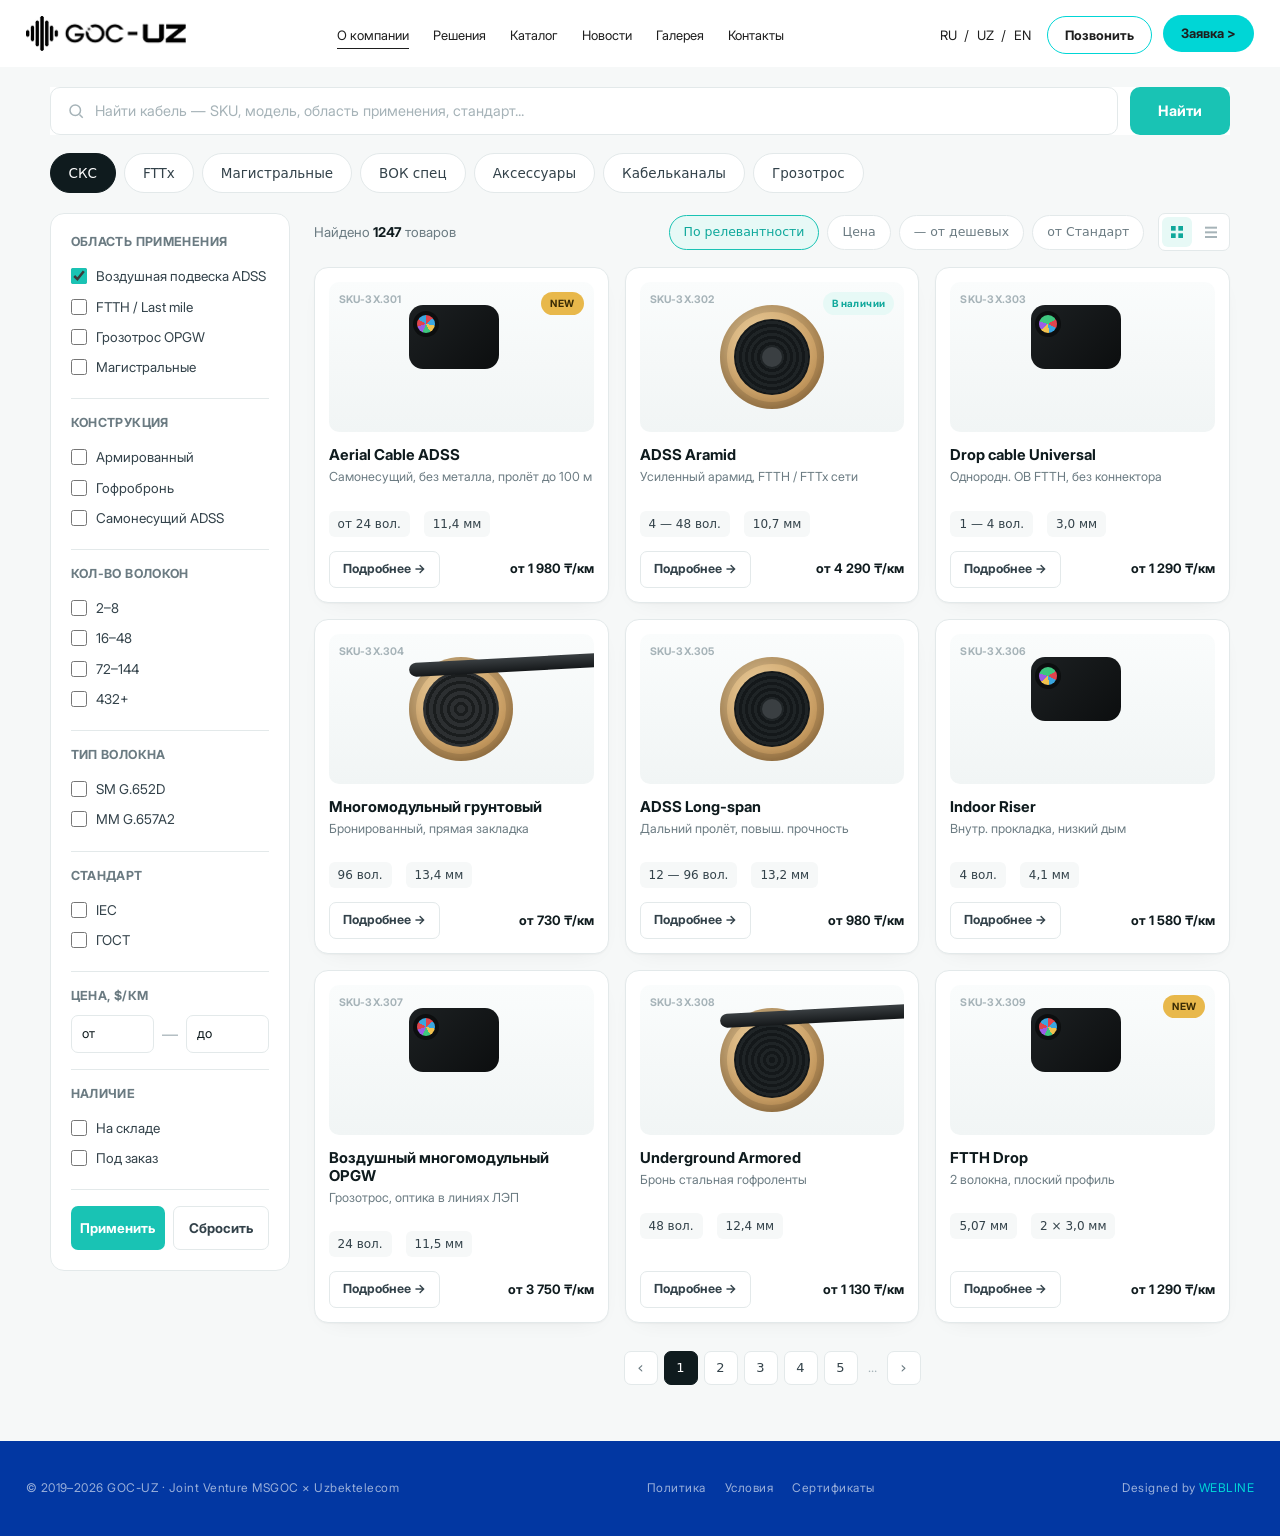
==== commit 396825b0: "catalog demo" ====
--- a/assets/pages/catalog.html
+++ b/assets/pages/catalog.html
@@ -7,6 +7,686 @@
     <link rel="stylesheet" href="/assets/css/bootstrap.css" />
     <link rel="stylesheet" href="/assets/css/main.css" />
     <link rel="stylesheet" href="/assets/css/responsive.css" />
+    <style>
+      :root {
+        --ink-900: #0f1b1e;
+        --ink-700: #33424a;
+        --ink-500: #6b7b82;
+        --ink-300: #a6b3b8;
+        --line: #e3e9ea;
+        --surface: #ffffff;
+        --canvas: #f6f8f8;
+        --teal: #19c3b4;
+        --teal-dark: #0fa89b;
+        --teal-tint: #e7f9f6;
+        --amber: #e8b84b;
+        --radius-lg: 14px;
+        --radius-md: 10px;
+        --radius-sm: 7px;
+        --shadow-card:
+          0 1px 2px rgba(15, 27, 30, 0.04),
+          0 8px 24px -16px rgba(15, 27, 30, 0.12);
+        font-size: 16px;
+      }
+
+      * {
+        box-sizing: border-box;
+      }
+      html,
+      body {
+        margin: 0;
+        padding: 0;
+      }
+      body {
+        font-family:
+          "Inter",
+          system-ui,
+          -apple-system,
+          "Segoe UI",
+          sans-serif;
+        background: var(--canvas);
+        color: var(--ink-900);
+        -webkit-font-smoothing: antialiased;
+      }
+      button {
+        font-family: inherit;
+        cursor: pointer;
+      }
+      input {
+        font-family: inherit;
+      }
+
+      .page {
+        max-width: 1280px;
+        margin: 0 auto;
+        padding: 20px 24px 56px;
+      }
+
+      /* ============ Search bar ============ */
+      .searchbar {
+        display: flex;
+        gap: 12px;
+        margin-bottom: 18px;
+      }
+      .searchbar__field {
+        flex: 1;
+        display: flex;
+        align-items: center;
+        gap: 10px;
+        background: var(--surface);
+        border: 1px solid var(--line);
+        border-radius: var(--radius-md);
+        padding: 0 16px;
+        height: 48px;
+      }
+      .searchbar__field .icon {
+        color: var(--ink-300);
+        flex-shrink: 0;
+      }
+      .searchbar__field input {
+        border: none;
+        outline: none;
+        width: 100%;
+        font-size: 14.5px;
+        color: var(--ink-900);
+        background: transparent;
+      }
+      .searchbar__field input::placeholder {
+        color: var(--ink-300);
+      }
+
+      .btn-search {
+        background: var(--teal);
+        color: #fff;
+        border: none;
+        border-radius: var(--radius-md);
+        padding: 0 28px;
+        font-weight: 600;
+        font-size: 14.5px;
+        height: 48px;
+        transition: background 0.15s ease;
+        white-space: nowrap;
+      }
+      .btn-search:hover {
+        background: var(--teal-dark);
+      }
+
+      /* ============ Tabs ============ */
+      .tabs {
+        display: flex;
+        flex-wrap: wrap;
+        gap: 8px;
+        margin-bottom: 20px;
+      }
+      .tab {
+        background: var(--surface);
+        border: 1px solid var(--line);
+        color: var(--ink-700);
+        border-radius: 999px;
+        padding: 9px 18px;
+        font-size: 13.5px;
+        font-weight: 500;
+        transition: all 0.15s ease;
+      }
+      .tab:hover {
+        border-color: var(--teal);
+        color: var(--teal-dark);
+      }
+      .tab--active {
+        background: var(--ink-900);
+        border-color: var(--ink-900);
+        color: #fff;
+      }
+      .tab--active:hover {
+        color: #fff;
+      }
+
+      /* ============ Layout ============ */
+      .layout {
+        display: grid;
+        grid-template-columns: 240px 1fr;
+        gap: 24px;
+        align-items: start;
+      }
+
+      /* ============ Sidebar ============ */
+      .sidebar {
+        background: var(--surface);
+        border: 1px solid var(--line);
+        border-radius: var(--radius-lg);
+        padding: 20px;
+        position: sticky;
+        top: 20px;
+      }
+      .filter-group {
+        padding-bottom: 16px;
+        margin-bottom: 16px;
+        border-bottom: 1px solid var(--line);
+      }
+      .filter-group:last-of-type {
+        border-bottom: none;
+        margin-bottom: 8px;
+      }
+      .filter-group h3 {
+        font-size: 12.5px;
+        font-weight: 600;
+        text-transform: uppercase;
+        letter-spacing: 0.03em;
+        color: var(--ink-500);
+        margin: 0 0 12px;
+      }
+      .checkbox {
+        display: flex;
+        align-items: center;
+        gap: 9px;
+        font-size: 13.5px;
+        color: var(--ink-700);
+        padding: 5px 0;
+        cursor: pointer;
+      }
+      .checkbox input {
+        width: 16px;
+        height: 16px;
+        accent-color: var(--teal);
+        cursor: pointer;
+        flex-shrink: 0;
+      }
+      .range-inputs {
+        display: flex;
+        align-items: center;
+        gap: 8px;
+      }
+      .range-inputs input {
+        width: 100%;
+        border: 1px solid var(--line);
+        border-radius: var(--radius-sm);
+        padding: 8px 10px;
+        font-size: 13px;
+        outline: none;
+        color: var(--ink-900);
+      }
+      .range-inputs input:focus {
+        border-color: var(--teal);
+      }
+      .range-inputs span {
+        color: var(--ink-300);
+      }
+
+      .sidebar__actions {
+        display: flex;
+        gap: 8px;
+        margin-top: 6px;
+      }
+      .btn-primary {
+        flex: 1;
+        background: var(--teal);
+        color: #fff;
+        border: none;
+        border-radius: var(--radius-sm);
+        padding: 11px 0;
+        font-weight: 600;
+        font-size: 13.5px;
+        transition: background 0.15s ease;
+      }
+      .btn-primary:hover {
+        background: var(--teal-dark);
+      }
+      .btn-ghost {
+        flex: 1;
+        background: transparent;
+        color: var(--ink-700);
+        border: 1px solid var(--line);
+        border-radius: var(--radius-sm);
+        padding: 11px 0;
+        font-weight: 600;
+        font-size: 13.5px;
+        transition: all 0.15s ease;
+      }
+      .btn-ghost:hover {
+        border-color: var(--ink-300);
+      }
+
+      /* ============ Catalog toolbar ============ */
+      .catalog__toolbar {
+        display: flex;
+        align-items: center;
+        gap: 14px;
+        flex-wrap: wrap;
+        margin-bottom: 16px;
+      }
+      .result-count {
+        font-size: 13.5px;
+        color: var(--ink-500);
+      }
+      .result-count strong {
+        color: var(--ink-900);
+      }
+
+      .toolbar__chips {
+        display: flex;
+        gap: 8px;
+        flex-wrap: wrap;
+        margin-left: auto;
+      }
+      .chip {
+        background: var(--surface);
+        border: 1px solid var(--line);
+        color: var(--ink-500);
+        border-radius: 999px;
+        padding: 7px 14px;
+        font-size: 12.5px;
+        font-weight: 500;
+        transition: all 0.15s ease;
+      }
+      .chip--active {
+        background: var(--teal-tint);
+        border-color: var(--teal);
+        color: var(--teal-dark);
+      }
+
+      .view-toggle {
+        display: flex;
+        gap: 4px;
+        background: var(--surface);
+        border: 1px solid var(--line);
+        border-radius: var(--radius-sm);
+        padding: 3px;
+      }
+      .view-btn {
+        width: 30px;
+        height: 30px;
+        display: flex;
+        align-items: center;
+        justify-content: center;
+        border: none;
+        background: transparent;
+        color: var(--ink-300);
+        border-radius: 6px;
+      }
+      .view-btn--active {
+        background: var(--teal-tint);
+        color: var(--teal-dark);
+      }
+
+      /* ============ Grid & cards ============ */
+      .grid {
+        display: grid;
+        grid-template-columns: repeat(3, 1fr);
+        gap: 16px;
+      }
+
+      .card {
+        background: var(--surface);
+        border: 1px solid var(--line);
+        border-radius: var(--radius-lg);
+        padding: 14px;
+        display: flex;
+        flex-direction: column;
+        box-shadow: var(--shadow-card);
+        transition:
+          transform 0.18s ease,
+          box-shadow 0.18s ease;
+      }
+      .card:hover {
+        transform: translateY(-3px);
+        box-shadow:
+          0 4px 8px rgba(15, 27, 30, 0.06),
+          0 16px 32px -16px rgba(15, 27, 30, 0.18);
+      }
+
+      .card__media {
+        position: relative;
+        height: 150px;
+        background: linear-gradient(180deg, #fafcfc, #f1f5f5);
+        border-radius: var(--radius-md);
+        margin-bottom: 14px;
+        overflow: hidden;
+        display: flex;
+        align-items: center;
+        justify-content: center;
+      }
+      .card__sku {
+        position: absolute;
+        top: 10px;
+        left: 10px;
+        font-size: 10.5px;
+        font-weight: 600;
+        color: var(--ink-300);
+        letter-spacing: 0.02em;
+        z-index: 2;
+      }
+      .card__badge {
+        position: absolute;
+        top: 10px;
+        right: 10px;
+        font-size: 10px;
+        font-weight: 700;
+        letter-spacing: 0.04em;
+        padding: 4px 9px;
+        border-radius: 999px;
+        z-index: 2;
+      }
+      .card__badge--new {
+        background: var(--amber);
+        color: #3a2c05;
+      }
+      .card__badge--stock {
+        background: var(--teal-tint);
+        color: var(--teal-dark);
+      }
+
+      .card__title {
+        font-size: 15px;
+        font-weight: 600;
+        margin: 0 0 4px;
+        color: var(--ink-900);
+      }
+      .card__desc {
+        font-size: 12.5px;
+        color: var(--ink-500);
+        margin: 0 0 10px;
+        line-height: 1.4;
+        min-height: 2.6em;
+      }
+      .card__specs {
+        display: flex;
+        gap: 14px;
+        font-size: 12px;
+        color: var(--ink-700);
+        font-weight: 500;
+        margin-bottom: 14px;
+      }
+      .card__specs span {
+        background: var(--canvas);
+        padding: 4px 9px;
+        border-radius: 6px;
+      }
+
+      .card__footer {
+        display: flex;
+        align-items: center;
+        justify-content: space-between;
+        margin-top: auto;
+        gap: 8px;
+      }
+      .btn-outline {
+        background: transparent;
+        border: 1px solid var(--line);
+        color: var(--ink-700);
+        border-radius: var(--radius-sm);
+        padding: 8px 13px;
+        font-size: 12.5px;
+        font-weight: 600;
+        white-space: nowrap;
+        transition: all 0.15s ease;
+      }
+      .btn-outline:hover {
+        border-color: var(--teal);
+        color: var(--teal-dark);
+        background: var(--teal-tint);
+      }
+      .card__price {
+        font-size: 13px;
+        font-weight: 700;
+        color: var(--ink-900);
+        white-space: nowrap;
+      }
+
+      /* ---- Illustrated spool / cable graphics (placeholder product art) ---- */
+      .spool {
+        position: relative;
+        width: 104px;
+        height: 104px;
+        border-radius: 50%;
+        background: radial-gradient(
+          circle at 35% 30%,
+          #e6c896,
+          #c79a5e 70%,
+          #a87a40
+        );
+        box-shadow:
+          inset 0 0 0 7px rgba(0, 0, 0, 0.12),
+          inset 0 -6px 14px rgba(0, 0, 0, 0.18);
+      }
+      .spool::before {
+        content: "";
+        position: absolute;
+        inset: 14px;
+        border-radius: 50%;
+        background: repeating-radial-gradient(
+          circle,
+          #14181a 0 3px,
+          #1f2426 3px 6px
+        );
+      }
+      .spool__hub {
+        position: absolute;
+        inset: 42px;
+        border-radius: 50%;
+        background: #3a3f42;
+        box-shadow: inset 0 0 0 3px #20242600;
+      }
+      .spool--armored::before {
+        background: repeating-radial-gradient(
+          circle,
+          #2c2f31 0 4px,
+          #1a1d1e 4px 7px
+        );
+      }
+      .cable-line {
+        position: absolute;
+        width: 230px;
+        height: 14px;
+        background: linear-gradient(180deg, #3a3f42, #15181a);
+        border-radius: 7px;
+        transform: rotate(-3deg);
+      }
+      .cable-line--green::after {
+        content: "";
+        position: absolute;
+        right: -4px;
+        top: 50%;
+        width: 18px;
+        height: 18px;
+        background: #2bbf6f;
+        border-radius: 4px;
+        transform: translateY(-50%);
+      }
+
+      .spool--bundle {
+        background: none;
+        box-shadow: none;
+      }
+      .spool--bundle::before {
+        display: none;
+      }
+      .bundle {
+        position: relative;
+        width: 90px;
+        height: 64px;
+      }
+      .bundle::before {
+        content: "";
+        position: absolute;
+        inset: 0;
+        border-radius: 14px;
+        background: linear-gradient(135deg, #1c2022, #0c0e0f);
+      }
+      .bundle::after {
+        content: "";
+        position: absolute;
+        left: 8px;
+        top: 10px;
+        width: 18px;
+        height: 18px;
+        border-radius: 50%;
+        background: conic-gradient(
+          from 0deg,
+          #e0444d 0 14%,
+          #3aa6e0 14% 28%,
+          #f2c14e 28% 42%,
+          #3ec77f 42% 56%,
+          #9b5de5 56% 70%,
+          #e0444d 70% 84%,
+          #3aa6e0 84% 100%
+        );
+        box-shadow: 0 0 0 4px #0c0e0f;
+      }
+      .bundle--connector::after {
+        background: conic-gradient(
+          from 0deg,
+          #3ec77f 0 16%,
+          #e0444d 16% 32%,
+          #3aa6e0 32% 48%,
+          #f2c14e 48% 64%,
+          #9b5de5 64% 80%,
+          #3ec77f 80% 100%
+        );
+      }
+      .bundle--green::after {
+        box-shadow:
+          0 0 0 4px #0c0e0f,
+          0 0 0 6px transparent;
+      }
+
+      /* ============ Pagination ============ */
+      .pagination {
+        display: flex;
+        align-items: center;
+        justify-content: center;
+        gap: 6px;
+        margin-top: 28px;
+      }
+      .page-btn {
+        min-width: 34px;
+        height: 34px;
+        padding: 0 6px;
+        border: 1px solid var(--line);
+        background: var(--surface);
+        color: var(--ink-700);
+        border-radius: var(--radius-sm);
+        font-size: 13px;
+        font-weight: 500;
+        transition: all 0.15s ease;
+      }
+      .page-btn:hover {
+        border-color: var(--teal);
+        color: var(--teal-dark);
+      }
+      .page-btn--active {
+        background: var(--ink-900);
+        border-color: var(--ink-900);
+        color: #fff;
+      }
+      .page-btn--active:hover {
+        color: #fff;
+      }
+      .page-btn--nav {
+        font-size: 16px;
+        color: var(--ink-500);
+      }
+      .page-dots {
+        color: var(--ink-300);
+        padding: 0 4px;
+        font-size: 13px;
+      }
+
+      /* ============ Responsive ============ */
+
+      /* Tablet: sidebar collapses above content, 2-col grid */
+      @media (max-width: 980px) {
+        .layout {
+          grid-template-columns: 1fr;
+        }
+        .sidebar {
+          position: static;
+          display: grid;
+          grid-template-columns: repeat(2, 1fr);
+          gap: 0 24px;
+        }
+        .sidebar__actions {
+          grid-column: 1 / -1;
+        }
+        .grid {
+          grid-template-columns: repeat(2, 1fr);
+        }
+      }
+
+      /* Small tablet / large phone */
+      @media (max-width: 680px) {
+        .page {
+          padding: 16px 16px 40px;
+        }
+        .searchbar {
+          flex-direction: column;
+        }
+        .btn-search {
+          height: 46px;
+        }
+        .tabs {
+          flex-wrap: nowrap;
+          overflow-x: auto;
+          -ms-overflow-style: none;
+          scrollbar-width: none;
+          padding-bottom: 2px;
+        }
+        .tabs::-webkit-scrollbar {
+          display: none;
+        }
+        .tab {
+          flex-shrink: 0;
+        }
+
+        .sidebar {
+          grid-template-columns: 1fr;
+        }
+        .grid {
+          grid-template-columns: 1fr;
+        }
+        .catalog__toolbar {
+          flex-direction: column;
+          align-items: flex-start;
+        }
+        .toolbar__chips {
+          margin-left: 0;
+          overflow-x: auto;
+          flex-wrap: nowrap;
+          width: 100%;
+          padding-bottom: 2px;
+        }
+        .view-toggle {
+          align-self: flex-end;
+        }
+      }
+
+      @media (max-width: 380px) {
+        .card__footer {
+          flex-direction: column;
+          align-items: stretch;
+        }
+        .btn-outline {
+          text-align: center;
+        }
+        .card__price {
+          text-align: center;
+        }
+      }
+
+      /* Reduced motion */
+      @media (prefers-reduced-motion: reduce) {
+        * {
+          transition: none !important;
+        }
+      }
+
+      /* Focus visibility */
+      a:focus-visible,
+      button:focus-visible,
+      input:focus-visible {
+        outline: 2px solid var(--teal);
+        outline-offset: 2px;
+      }
+    </style>
   </head>
   <body>
     <!-- HEADER -->
@@ -58,11 +738,384 @@
     </header>
 
     <main>
-        <section>
-            <div class="container">
-                
+      <section>
+        <div class="container">
+          <div class="page">
+            <!-- Search bar -->
+            <header class="searchbar">
+              <div class="searchbar__field">
+                <svg
+                  class="icon"
+                  width="18"
+                  height="18"
+                  viewBox="0 0 24 24"
+                  fill="none"
+                  stroke="currentColor"
+                  stroke-width="2"
+                >
+                  <circle cx="11" cy="11" r="7" />
+                  <line x1="21" y1="21" x2="16.65" y2="16.65" />
+                </svg>
+                <input
+                  type="text"
+                  placeholder="Найти кабель — SKU, модель, область применения, стандарт..."
+                />
+              </div>
+              <button class="btn-search">Найти</button>
+            </header>
+
+            <!-- Category tabs -->
+            <nav class="tabs">
+              <button class="tab tab--active">СКС</button>
+              <button class="tab">FTTx</button>
+              <button class="tab">Магистральные</button>
+              <button class="tab">ВОК спец</button>
+              <button class="tab">Аксессуары</button>
+              <button class="tab">Кабельканалы</button>
+              <button class="tab">Грозотрос</button>
+            </nav>
+
+            <div class="layout">
+              <!-- Sidebar filters -->
+              <aside class="sidebar">
+                <div class="filter-group">
+                  <h3>Область применения</h3>
+                  <label class="checkbox"
+                    ><input type="checkbox" checked /><span
+                      >Воздушная подвеска ADSS</span
+                    ></label
+                  >
+                  <label class="checkbox"
+                    ><input type="checkbox" /><span
+                      >FTTH / Last mile</span
+                    ></label
+                  >
+                  <label class="checkbox"
+                    ><input type="checkbox" /><span>Грозотрос OPGW</span></label
+                  >
+                  <label class="checkbox"
+                    ><input type="checkbox" /><span>Магистральные</span></label
+                  >
+                </div>
+
+                <div class="filter-group">
+                  <h3>Конструкция</h3>
+                  <label class="checkbox"
+                    ><input type="checkbox" /><span>Армированный</span></label
+                  >
+                  <label class="checkbox"
+                    ><input type="checkbox" /><span>Гофробронь</span></label
+                  >
+                  <label class="checkbox"
+                    ><input type="checkbox" /><span
+                      >Самонесущий ADSS</span
+                    ></label
+                  >
+                </div>
+
+                <div class="filter-group">
+                  <h3>Кол-во волокон</h3>
+                  <label class="checkbox"
+                    ><input type="checkbox" /><span>2–8</span></label
+                  >
+                  <label class="checkbox"
+                    ><input type="checkbox" /><span>16–48</span></label
+                  >
+                  <label class="checkbox"
+                    ><input type="checkbox" /><span>72–144</span></label
+                  >
+                  <label class="checkbox"
+                    ><input type="checkbox" /><span>432+</span></label
+                  >
+                </div>
+
+                <div class="filter-group">
+                  <h3>Тип волокна</h3>
+                  <label class="checkbox"
+                    ><input type="checkbox" /><span>SM G.652D</span></label
+                  >
+                  <label class="checkbox"
+                    ><input type="checkbox" /><span>MM G.657A2</span></label
+                  >
+                </div>
+
+                <div class="filter-group">
+                  <h3>Стандарт</h3>
+                  <label class="checkbox"
+                    ><input type="checkbox" /><span>IEC</span></label
+                  >
+                  <label class="checkbox"
+                    ><input type="checkbox" /><span>ГОСТ</span></label
+                  >
+                </div>
+
+                <div class="filter-group">
+                  <h3>Цена, $/км</h3>
+                  <div class="range-inputs">
+                    <input type="text" placeholder="от" />
+                    <span>—</span>
+                    <input type="text" placeholder="до" />
+                  </div>
+                </div>
+
+                <div class="filter-group">
+                  <h3>Наличие</h3>
+                  <label class="checkbox"
+                    ><input type="checkbox" /><span>На складе</span></label
+                  >
+                  <label class="checkbox"
+                    ><input type="checkbox" /><span>Под заказ</span></label
+                  >
+                </div>
+
+                <div class="sidebar__actions">
+                  <button class="btn-primary">Применить</button>
+                  <button class="btn-ghost">Сбросить</button>
+                </div>
+              </aside>
+
+              <!-- Product grid -->
+              <main class="catalog">
+                <div class="catalog__toolbar">
+                  <div class="result-count">
+                    Найдено <strong>1247</strong> товаров
+                  </div>
+                  <div class="toolbar__chips">
+                    <button class="chip chip--active">По релевантности</button>
+                    <button class="chip">Цена</button>
+                    <button class="chip">— от дешевых</button>
+                    <button class="chip">от Стандарт</button>
+                  </div>
+                  <div class="view-toggle">
+                    <button
+                      class="view-btn view-btn--active"
+                      aria-label="Сетка"
+                    >
+                      <svg
+                        width="16"
+                        height="16"
+                        viewBox="0 0 24 24"
+                        fill="currentColor"
+                      >
+                        <rect x="3" y="3" width="7" height="7" />
+                        <rect x="14" y="3" width="7" height="7" />
+                        <rect x="3" y="14" width="7" height="7" />
+                        <rect x="14" y="14" width="7" height="7" />
+                      </svg>
+                    </button>
+                    <button class="view-btn" aria-label="Список">
+                      <svg
+                        width="16"
+                        height="16"
+                        viewBox="0 0 24 24"
+                        fill="currentColor"
+                      >
+                        <rect x="3" y="4" width="18" height="3" />
+                        <rect x="3" y="11" width="18" height="3" />
+                        <rect x="3" y="18" width="18" height="3" />
+                      </svg>
+                    </button>
+                  </div>
+                </div>
+
+                <div class="grid">
+                  <!-- Card 1 -->
+                  <article class="card">
+                    <div class="card__media">
+                      <span class="card__sku">SKU-3X.301</span>
+                      <span class="card__badge card__badge--new">NEW</span>
+                      <div class="spool spool--bundle">
+                        <div class="bundle"></div>
+                      </div>
+                    </div>
+                    <h3 class="card__title">Aerial Cable ADSS</h3>
+                    <p class="card__desc">
+                      Самонесущий, без металла, пролёт до 100 м
+                    </p>
+                    <div class="card__specs">
+                      <span>от 24 вол.</span><span>11,4 мм</span>
+                    </div>
+                    <div class="card__footer">
+                      <button class="btn-outline">Подробнее →</button>
+                      <span class="card__price">от 1 980 ₸/км</span>
+                    </div>
+                  </article>
+
+                  <!-- Card 2 -->
+                  <article class="card">
+                    <div class="card__media">
+                      <span class="card__sku">SKU-3X.302</span>
+                      <span class="card__badge card__badge--stock"
+                        >В наличии</span
+                      >
+                      <div class="spool"><div class="spool__hub"></div></div>
+                    </div>
+                    <h3 class="card__title">ADSS Aramid</h3>
+                    <p class="card__desc">Усиленный арамид, FTTH / FTTx сети</p>
+                    <div class="card__specs">
+                      <span>4 — 48 вол.</span><span>10,7 мм</span>
+                    </div>
+                    <div class="card__footer">
+                      <button class="btn-outline">Подробнее →</button>
+                      <span class="card__price">от 4 290 ₸/км</span>
+                    </div>
+                  </article>
+
+                  <!-- Card 3 -->
+                  <article class="card">
+                    <div class="card__media">
+                      <span class="card__sku">SKU-3X.303</span>
+                      <div class="spool spool--bundle">
+                        <div class="bundle bundle--connector"></div>
+                      </div>
+                    </div>
+                    <h3 class="card__title">Drop cable Universal</h3>
+                    <p class="card__desc">Однородн. ОВ FTTH, без коннектора</p>
+                    <div class="card__specs">
+                      <span>1 — 4 вол.</span><span>3,0 мм</span>
+                    </div>
+                    <div class="card__footer">
+                      <button class="btn-outline">Подробнее →</button>
+                      <span class="card__price">от 1 290 ₸/км</span>
+                    </div>
+                  </article>
+
+                  <!-- Card 4 -->
+                  <article class="card">
+                    <div class="card__media">
+                      <span class="card__sku">SKU-3X.304</span>
+                      <div class="spool spool--armored">
+                        <div class="cable-line"></div>
+                      </div>
+                    </div>
+                    <h3 class="card__title">Многомодульный грунтовый</h3>
+                    <p class="card__desc">Бронированный, прямая закладка</p>
+                    <div class="card__specs">
+                      <span>96 вол.</span><span>13,4 мм</span>
+                    </div>
+                    <div class="card__footer">
+                      <button class="btn-outline">Подробнее →</button>
+                      <span class="card__price">от 730 ₸/км</span>
+                    </div>
+                  </article>
+
+                  <!-- Card 5 -->
+                  <article class="card">
+                    <div class="card__media">
+                      <span class="card__sku">SKU-3X.305</span>
+                      <div class="spool"><div class="spool__hub"></div></div>
+                    </div>
+                    <h3 class="card__title">ADSS Long-span</h3>
+                    <p class="card__desc">Дальний пролёт, повыш. прочность</p>
+                    <div class="card__specs">
+                      <span>12 — 96 вол.</span><span>13,2 мм</span>
+                    </div>
+                    <div class="card__footer">
+                      <button class="btn-outline">Подробнее →</button>
+                      <span class="card__price">от 980 ₸/км</span>
+                    </div>
+                  </article>
+
+                  <!-- Card 6 -->
+                  <article class="card">
+                    <div class="card__media">
+                      <span class="card__sku">SKU-3X.306</span>
+                      <div class="spool spool--bundle">
+                        <div
+                          class="bundle bundle--connector bundle--green"
+                        ></div>
+                      </div>
+                    </div>
+                    <h3 class="card__title">Indoor Riser</h3>
+                    <p class="card__desc">Внутр. прокладка, низкий дым</p>
+                    <div class="card__specs">
+                      <span>4 вол.</span><span>4,1 мм</span>
+                    </div>
+                    <div class="card__footer">
+                      <button class="btn-outline">Подробнее →</button>
+                      <span class="card__price">от 1 580 ₸/км</span>
+                    </div>
+                  </article>
+
+                  <!-- Card 7 -->
+                  <article class="card">
+                    <div class="card__media">
+                      <span class="card__sku">SKU-3X.307</span>
+                      <div class="spool spool--bundle">
+                        <div class="bundle"></div>
+                      </div>
+                    </div>
+                    <h3 class="card__title">Воздушный многомодульный OPGW</h3>
+                    <p class="card__desc">Грозотрос, оптика в линиях ЛЭП</p>
+                    <div class="card__specs">
+                      <span>24 вол.</span><span>11,5 мм</span>
+                    </div>
+                    <div class="card__footer">
+                      <button class="btn-outline">Подробнее →</button>
+                      <span class="card__price">от 3 750 ₸/км</span>
+                    </div>
+                  </article>
+
+                  <!-- Card 8 -->
+                  <article class="card">
+                    <div class="card__media">
+                      <span class="card__sku">SKU-3X.308</span>
+                      <div class="spool">
+                        <div class="cable-line cable-line--green"></div>
+                      </div>
+                    </div>
+                    <h3 class="card__title">Underground Armored</h3>
+                    <p class="card__desc">Бронь стальная гофроленты</p>
+                    <div class="card__specs">
+                      <span>48 вол.</span><span>12,4 мм</span>
+                    </div>
+                    <div class="card__footer">
+                      <button class="btn-outline">Подробнее →</button>
+                      <span class="card__price">от 1 130 ₸/км</span>
+                    </div>
+                  </article>
+
+                  <!-- Card 9 -->
+                  <article class="card">
+                    <div class="card__media">
+                      <span class="card__sku">SKU-3X.309</span>
+                      <span class="card__badge card__badge--new">NEW</span>
+                      <div class="spool spool--bundle">
+                        <div class="bundle"></div>
+                      </div>
+                    </div>
+                    <h3 class="card__title">FTTH Drop</h3>
+                    <p class="card__desc">2 волокна, плоский профиль</p>
+                    <div class="card__specs">
+                      <span>5,07 мм</span><span>2 × 3,0 мм</span>
+                    </div>
+                    <div class="card__footer">
+                      <button class="btn-outline">Подробнее →</button>
+                      <span class="card__price">от 1 290 ₸/км</span>
+                    </div>
+                  </article>
+                </div>
+
+                <!-- Pagination -->
+                <nav class="pagination">
+                  <button class="page-btn page-btn--nav" aria-label="Назад">
+                    ‹
+                  </button>
+                  <button class="page-btn page-btn--active">1</button>
+                  <button class="page-btn">2</button>
+                  <button class="page-btn">3</button>
+                  <button class="page-btn">4</button>
+                  <button class="page-btn">5</button>
+                  <span class="page-dots">…</span>
+                  <button class="page-btn page-btn--nav" aria-label="Вперёд">
+                    ›
+                  </button>
+                </nav>
+              </main>
             </div>
-        </section>
+          </div>
+        </div>
+      </section>
     </main>
 
     <footer>
--- a/assets/css/main.css
+++ b/assets/css/main.css
@@ -1538,13 +1538,80 @@
 /* ======================================================================== */
 /* SOLUTION PAGE START */
 /* ready-made-solutions-section */
-.ready-made-solutions-section .layout-section .section-enter-description .section-enter-right p {
+.breadcrubs-wrapper {
+  margin: 0 0 clamp(32px, 4vw, 64px);
+}
+
+.breadcrubs-wrapper a {
+  font-size: 11px;
+  font-weight: 400;
+  letter-spacing: 0.88px;
+  color: var(--grey-color);
+}
+.breadcrubs-wrapper span {
+  font-size: 11px;
+  font-weight: 400;
+  letter-spacing: 0.88px;
+  color: var(--black-color);
+}
+
+.ready-made-solutions-section
+  .layout-section
+  .section-enter-description
+  .section-enter-right
+  p {
   max-width: 600px;
 }
 .ready-made-solutions-section .layout-section .section-enter-description {
   align-items: end;
 }
-
+.rms-item-wrapper {
+  display: grid;
+  grid-template-columns: repeat(5, 1fr);
+  border-top: 1px solid var(--milk-color);
+  border-bottom: 1px solid var(--milk-color);
+  padding: clamp(15px, 2vw, 25px) 0;
+  margin: clamp(30px, 6vw, 120px) 0 clamp(10px, 5vw, 100px);
+}
+.rms-item-wrapper .item {
+  display: flex;
+  flex-direction: column;
+  gap: 8px;
+  border-left: 1px solid var(--milk-color);
+  padding: 0 clamp(15px, 2vw, 25px);
+}
+.rms-item-wrapper .item:first-child {
+  border: none;
+  padding: 0;
+}
+.rms-item-wrapper .item h6 {
+  font-size: 11px;
+  font-weight: 400;
+  letter-spacing: 1.1px;
+  margin: 0;
+  color: var(--grey-color);
+}
+.rms-item-wrapper .item .content {
+  display: flex;
+  flex-direction: column;
+  gap: 5px;
+}
+.rms-item-wrapper .item .content p {
+  font-size: clamp(20px, 2vw, 32px);
+  font-weight: 400;
+  color: var(--black-color);
+  letter-spacing: -0.6px;
+  border-left: 1px solid var(--milk-color);
+  padding: 0 clamp(15px, 2vw, 25px);
+}
+.rms-item-wrapper .item .content span {
+  font-size: 11px;
+  font-weight: 400;
+  color: var(--grey-color);
+  letter-spacing: 0%;
+  border-left: 1px solid var(--milk-color);
+  padding: 0 clamp(15px, 2vw, 25px);
+}
 /* direction */
 .direction-section {
   padding: 32px 88px;
@@ -2087,6 +2154,2631 @@
 }
 /* SOLUTION PAGE END */
 /* ======================================================================== */
+.layout-section
+  .section-enter-description
+  .section-enter-right
+  .enter-right-item {
+  display: flex;
+  align-items: center;
+  gap: clamp(20px, 4vw, 50px);
+  border-top: 1px solid var(--milk-color);
+  border-bottom: 1px solid var(--milk-color);
+  padding: clamp(10px, 1.5vw, 20px) 0;
+  margin-top: clamp(10px, 1.5vw, 20px);
+}
+.layout-section
+  .section-enter-description
+  .section-enter-right
+  .enter-right-item
+  .item {
+  display: flex;
+  flex-direction: column;
+  gap: 5px;
+}
+.layout-section
+  .section-enter-description
+  .section-enter-right
+  .enter-right-item
+  .item
+  span {
+  font-size: 11px;
+  font-weight: 400;
+  color: var(--grey-color);
+  letter-spacing: 1.1px;
+}
+.layout-section
+  .section-enter-description
+  .section-enter-right
+  .enter-right-item
+  .item
+  p {
+  font-size: clamp(18px, 2vw, 32px);
+  font-weight: 700;
+  letter-spacing: -0.5px;
+  color: var(--black-color);
+}
+.news-tabs-btn-wrapper {
+  /* display: flex;
+  justify-content: space-between;
+  align-items: center; */
+  width: 100%;
+  padding: 16px 88px;
+}
+.news-tabs-wrapper .tabs {
+  display: flex;
+  align-items: center;
+  justify-content: space-between;
+  border-bottom: 1px solid var(--milk-color);
+  padding-bottom: 16px;
+}
+.news-tabs-wrapper .tabs .tabs-btn-box {
+  display: flex;
+  flex-wrap: wrap;
+  gap: 10px;
+  align-items: center;
+  overflow-x: auto;
+  -webkit-overflow-scrolling: touch;
+  scrollbar-width: none;
+}
+.news-tabs-wrapper .tabs span {
+  font-size: 12px;
+  font-weight: 400;
+  margin-right: clamp(10px, 1.5vw, 25px);
+  color: var(--grey-color);
+}
+.news-tabs-wrapper .tabs button.is-active {
+  background-color: var(--black-color);
+  color: var(--white-color);
+}
+.news-tabs-wrapper .tabs button.is-active span {
+  color: var(--aqua-color);
+}
+.news-tabs-wrapper .tabs button {
+  display: flex;
+  gap: 5px;
+  background-color: var(--white-color);
+  border-radius: 100px;
+  padding: 10px 16px;
+  border: none;
+  font-size: 12px;
+  font-weight: 400;
+  color: var(--black-color);
+}
+
+.search-container .search-box {
+  position: relative;
+}
+.search-container .search-icon img {
+  width: 15px;
+  position: absolute;
+  top: 10px;
+  left: 13px;
+}
+.search-container .search-box input {
+  padding: 8px 35px 8px 35px;
+  outline: none;
+  border: none;
+  font-size: 12px;
+  font-weight: 400;
+  color: var(--grey-color);
+  width: 100%;
+}
+.search-container .search-box input::placeholder {
+  color: var(--grey-color);
+}
+
+.top-news-wrapper {
+  display: flex;
+  border: 1px solid var(--aqua-color);
+  margin: 32px 88px;
+}
+.top-news-wrapper .top-news-left {
+  position: relative;
+  width: 60%;
+}
+.top-news-wrapper .top-news-left .img-wrapper span {
+  position: absolute;
+  top: clamp(14px, 1.4vw, 24px);
+  left: clamp(14px, 1.4vw, 24px);
+  font-size: 11px;
+  font-weight: 400;
+  text-transform: uppercase;
+  background-color: var(--aqua-color);
+  padding: 4px 8px;
+}
+.top-news-wrapper .top-news-left .img-wrapper img {
+  width: 100%;
+  max-height: 460px;
+  object-fit: cover;
+}
+.top-news-wrapper .top-news-left .img-content {
+  display: flex;
+  flex-direction: column;
+  gap: clamp(10px, 1vw, 16px);
+  padding: clamp(15px, 2vw, 32px);
+}
+.top-news-wrapper .top-news-left .img-content .img-content-header {
+  display: flex;
+  align-items: center;
+  gap: clamp(8px, 1vw, 16px);
+}
+.top-news-wrapper .top-news-left .img-content .img-content-header span {
+  font-size: 11px;
+  font-weight: 400;
+  letter-spacing: 0.5px;
+  color: var(--aqua-color);
+  border: 1px solid var(--aqua-color);
+  border-radius: 100px;
+  padding: 5px 10px;
+}
+.top-news-wrapper .top-news-left .img-content .img-content-header p {
+  font-size: 11px;
+  font-weight: 400;
+  letter-spacing: 0.5px;
+  color: var(--grey-color);
+}
+.top-news-wrapper .top-news-left .img-content h2 {
+  font-size: clamp(24px, 3vw, 42px);
+  font-weight: 700;
+  letter-spacing: -0.8px;
+  margin: 0;
+  color: var(--black-color);
+}
+.top-news-wrapper .top-news-left .img-content p {
+  font-size: clamp(14px, 1vw, 16px);
+  font-weight: 400;
+  letter-spacing: 0%;
+  color: var(--black-color);
+}
+
+.top-news-wrapper .top-news-right {
+  display: flex;
+  flex-direction: column;
+  justify-content: space-between;
+  gap: 10px;
+}
+.top-news-wrapper .top-news-right .item {
+  display: flex;
+  flex-direction: column;
+  gap: 10px;
+  padding: clamp(15px, 2vw, 32px);
+}
+.top-news-wrapper .top-news-right .item .item-header {
+  display: flex;
+  align-items: center;
+  gap: 10px;
+}
+.top-news-wrapper .top-news-right .item .item-header span {
+  font-size: 11px;
+  font-weight: 400;
+  letter-spacing: 0.5px;
+  color: var(--aqua-color);
+  border: 1px solid var(--aqua-color);
+  border-radius: 100px;
+  padding: 5px 10px;
+}
+.top-news-wrapper .top-news-right .item .item-header p {
+  font-size: 11px;
+  font-weight: 400;
+  letter-spacing: 0.5px;
+  color: var(--grey-color);
+}
+
+.top-news-wrapper .top-news-right .item h3 {
+  margin: 0;
+  font-size: clamp(14px, 1.5vw, 24px);
+  font-weight: 700;
+  letter-spacing: -0.4px;
+  color: var(--black-color);
+}
+.top-news-wrapper .top-news-right .item a {
+  font-size: 11px;
+  font-weight: 400;
+  color: var(--aqua-color);
+  letter-spacing: 0.88px;
+  margin-top: clamp(20px, 5vw, 60px);
+}
+
+.news-wrapper .news-header {
+  display: flex;
+  flex-direction: column;
+  gap: clamp(5px, 1vw, 10px);
+  border-bottom: 1px solid var(--milk-color);
+  padding: clamp(15px, 1.5vw, 25px) 88px;
+}
+
+.news-wrapper .news-header span {
+  font-size: 11px;
+  font-weight: 400;
+  letter-spacing: 1.32px;
+  color: var(--grey-color);
+}
+.news-wrapper .news-header .news-header-item {
+  display: flex;
+  justify-content: space-between;
+  align-items: center;
+}
+.news-wrapper .news-header .news-header-item p {
+  font-size: clamp(24px, 4vw, 56px);
+  font-weight: 700;
+  letter-spacing: -1.1px;
+  color: var(--black-color);
+}
+.news-wrapper .news-header .news-header-item span {
+  padding: clamp(8px, 1vw, 11px) clamp(10px, 1.5vw, 21px);
+  background-color: rgba(230, 229, 224, 1);
+  border: 1px solid var(--milk-color);
+  font-size: 11px;
+  font-weight: 400;
+  color: var(--black-color);
+}
+
+.news-wrapper .news-item-wrapper {
+  display: grid;
+  grid-template-columns: repeat(3, 1fr);
+  margin: clamp(15px, 2vw, 32px) 88px;
+  border: 1px solid var(--aqua-color);
+}
+.news-wrapper .news-item-wrapper .item .item-image {
+  position: relative;
+}
+.news-wrapper .news-item-wrapper .item .item-image span {
+  position: absolute;
+  padding: 5px 10px;
+  background-color: rgba(230, 229, 224, 1);
+  top: clamp(10px, 1vw, 16px);
+  left: clamp(10px, 1vw, 16px);
+  font-size: 11px;
+  font-weight: 400;
+  color: var(--black-color);
+}
+.news-wrapper .news-item-wrapper .item .item-image img {
+  max-height: 335px;
+  width: 100%;
+  object-fit: cover;
+}
+
+.news-wrapper .news-item-wrapper .item .item-content {
+  display: flex;
+  flex-direction: column;
+  gap: 10px;
+  padding: clamp(14px, 1.5vw, 24px);
+}
+.news-wrapper .news-item-wrapper .item .item-content span {
+  font-size: 11px;
+  font-weight: 400;
+  letter-spacing: 0.88px;
+  color: var(--grey-color);
+}
+.news-wrapper .news-item-wrapper .item .item-content h3 {
+  font-size: clamp(16px, 1.5vw, 22px);
+  font-weight: 700;
+  letter-spacing: -0.3px;
+  margin-bottom: 0;
+  color: var(--black-color);
+  height: 55px;
+}
+.news-wrapper .news-item-wrapper .item .item-content p {
+  font-size: clamp(12px, 1vw, 14px);
+  font-weight: 400;
+  letter-spacing: 0%;
+  color: var(--grey-color);
+}
+.news-wrapper .news-item-wrapper .item .item-content .item-btn-wrapper {
+  padding-top: clamp(10px, 1vw, 16px);
+  border-top: 1px solid var(--milk-color);
+}
+.news-wrapper .news-item-wrapper .item .item-content .item-btn-wrapper a {
+  display: flex;
+  justify-content: space-between;
+  align-items: center;
+  gap: 10px;
+  font-size: 11px;
+  font-weight: 400;
+  letter-spacing: 0.88px;
+  color: var(--aqua-color);
+}
+
+/* Сетка для десктопа */
+.timeline-box {
+  background-color: var(--black-color);
+  padding: clamp(30px, 6vw, 120px) 88px;
+}
+.timeline-box
+  .layout-section
+  .section-enter-description
+  .section-enter-left
+  h1 {
+  color: var(--white-color);
+}
+.timeline-box
+  .layout-section
+  .section-enter-description
+  .section-enter-right
+  p {
+  color: var(--grey-color);
+  max-width: 550px;
+}
+.timeline-container {
+  margin-top: clamp(20px, 4vw, 50px);
+}
+.timeline-grid {
+  display: grid;
+  grid-template-columns: repeat(6, 1fr);
+  border-top: 1px solid var(--milk-color);
+  position: relative;
+}
+
+.timeline-item {
+  padding: clamp(16px, 1.5vw, 24px);
+  border-left: 1px solid var(--milk-color);
+  position: relative;
+  display: flex;
+  flex-direction: column;
+  gap: 10px;
+}
+
+.timeline-item:first-child {
+  border-left: none;
+}
+
+.timeline-grid::after {
+  content: "";
+  position: absolute;
+  top: -1px;
+  left: 0;
+  height: 2px;
+  background: linear-gradient(90deg, transparent, #00b4b4 50%, #00b4b4 100%);
+  width: 100%; /* Линия покрывает первые 3 активных элемента из 6 */
+  animation: lineFlow 3s cubic-bezier(0.4, 0, 0.2, 1) infinite;
+  transform-origin: left;
+}
+
+/* Текстовые стили */
+.month {
+  font-size: 11px;
+  text-transform: uppercase;
+  letter-spacing: 1.1px;
+  color: var(--aqua-color);
+  font-weight: 400;
+}
+
+.title {
+  font-size: clamp(14px, 1vw, 17px);
+  font-weight: 700;
+  margin: 0;
+  color: var(--white-color);
+}
+
+.description {
+  font-size: 12px;
+  color: rgba(255, 255, 255, 0.55);
+  margin: 0;
+}
+
+/* --- Ключевые кадры анимации линии --- */
+@keyframes lineFlow {
+  0% {
+    transform: scaleX(0);
+    opacity: 0;
+  }
+  15% {
+    opacity: 1;
+  }
+  85% {
+    opacity: 1;
+  }
+  100% {
+    transform: scaleX(1);
+    opacity: 0;
+  }
+}
+
+@keyframes mobileLine {
+  0% {
+    transform: scaleX(0);
+    transform-origin: left;
+  }
+  50% {
+    transform: scaleX(1);
+    transform-origin: left;
+  }
+  51% {
+    transform: scaleX(1);
+    transform-origin: right;
+  }
+  100% {
+    transform: scaleX(0);
+    transform-origin: right;
+  }
+}
+
+.subscribe-container {
+  padding: clamp(30px, 6vw, 120px) 88px;
+  background-color: var(--aqua-color);
+}
+.subscribe-container .subscribe-wrapper {
+  display: flex;
+  justify-content: space-between;
+  align-items: start;
+  gap: 10px;
+}
+.subscribe-container .subscribe-wrapper .subscribe-left {
+  display: flex;
+  flex-direction: column;
+  gap: clamp(10px, 1vw, 16px);
+}
+.subscribe-container .subscribe-wrapper .subscribe-left h2 {
+  font-size: clamp(24px, 3vw, 48px);
+  font-weight: 700;
+  letter-spacing: -0.96px;
+  margin: 0;
+  color: var(--black-color);
+}
+.subscribe-container .subscribe-wrapper .subscribe-left p {
+  font-size: clamp(13px, 1vw, 16px);
+  font-weight: 400;
+  letter-spacing: 0%;
+  margin: 0;
+  color: var(--black-color);
+}
+.subscribe-container .subscribe-wrapper .subscribe-right {
+  display: flex;
+  flex-direction: column;
+  gap: clamp(10px, 1vw, 16px);
+  width: 30%;
+}
+.subscribe-container .subscribe-wrapper .subscribe-right form {
+  display: flex;
+  gap: 10px;
+  align-items: center;
+  width: 100%;
+}
+.subscribe-container .subscribe-wrapper .subscribe-right form input {
+  padding: clamp(13px, 1vw, 16px);
+  color: var(--black-color);
+  font-size: clamp(13px, 1vw, 16px);
+  font-weight: 400;
+  border: 1px solid var(--grey-color);
+  width: 100%;
+  max-width: 350px;
+}
+.subscribe-container
+  .subscribe-wrapper
+  .subscribe-right
+  form
+  input::placeholder {
+  color: var(--grey-color);
+}
+.subscribe-container .subscribe-wrapper .subscribe-right form button {
+  font-size: 12px;
+  font-weight: 700;
+  text-align: center;
+  color: var(--white-color);
+  background-color: var(--black-color);
+  padding: clamp(10px, 1vw, 16px);
+  width: 100%;
+  max-width: 200px;
+}
+.subscribe-container .subscribe-wrapper .subscribe-right span {
+  font-size: 13px;
+  font-weight: 400;
+  letter-spacing: 0%;
+  margin: 0;
+  color: var(--black-color);
+}
+/* ======================================================================== */
+/* GALLERY PAGE START */
+.gallery-container {
+  padding: 0 88px 32px;
+}
+.gallery-container .gallery-header {
+  display: flex;
+  justify-content: space-between;
+  align-items: center;
+  border-top: 1px solid var(--aqua-color);
+  border-bottom: 1px solid var(--aqua-color);
+  /* padding: clamp(10px, 1.5vw, 24px) 0; */
+  margin-bottom: 30px;
+  gap: clamp(5px, 1.5vw, 20px);
+}
+
+.gallery-container .gallery-header .gallery-nav {
+  display: flex;
+  gap: clamp(5px, 1vw, 16px) clamp(20px, 2vw, 32px);
+  flex-wrap: wrap;
+  justify-content: center;
+  padding-bottom: 5px;
+}
+
+.gallery-container .gallery-header .gallery-nav::-webkit-scrollbar {
+  display: none; /* Прячем скроллбар в Chrome/Safari */
+}
+
+.gallery-container .gallery-header .gallery-nav .tab-btn {
+  background: none;
+  border: none;
+  font-size: 14px;
+  font-weight: 700;
+  color: var(--grey-color);
+  cursor: pointer;
+  white-space: nowrap;
+  position: relative;
+  transition: color 0.3s ease;
+  padding: clamp(10px, 1.5vw, 24px) 0;
+}
+
+.gallery-container .gallery-header .gallery-nav .tab-btn span {
+  color: var(--grey-color);
+  font-size: 14px;
+  margin-left: 4px;
+}
+
+.gallery-container .gallery-header .gallery-nav .tab-btn:hover,
+.gallery-container .gallery-header .gallery-nav .tab-btn.active {
+  color: var(--black-color);
+}
+
+/* Линия под активным табом */
+.gallery-container .gallery-header .gallery-nav .tab-btn::after {
+  content: "";
+  position: absolute;
+  bottom: -5px;
+  left: 0;
+  width: 100%;
+  height: 2px;
+  background-color: transparent;
+  transition: background-color 0.3s ease;
+}
+
+.gallery-container .gallery-header .gallery-nav .tab-btn.active::after {
+  background-color: var(--black-color);
+}
+
+.gallery-container .gallery-header .gallery-extra-links {
+  display: flex;
+  align-items: center;
+  gap: 15px;
+}
+
+.gallery-container .gallery-header .gallery-extra-links p {
+  font-size: 11px;
+  font-weight: 400;
+  letter-spacing: 0.5px;
+  color: var(--grey-color);
+}
+.gallery-container .gallery-header .gallery-extra-links span {
+  border: 1px solid var(--milk-color);
+  background-color: var(--white-color);
+  font-size: 11px;
+  font-weight: 400;
+  color: var(--black-color);
+  padding: 9px 13px;
+}
+
+.gallery-container .gallery-grid {
+  display: grid;
+  grid-template-columns: repeat(3, 1fr);
+  grid-auto-flow: dense;
+  gap: 5px;
+}
+
+/* Карточки */
+.gallery-container .gallery-grid .gallery-item {
+  display: block;
+  opacity: 1;
+  transform: scale(1);
+  transition:
+    opacity 0.4s ease,
+    transform 0.4s ease,
+    visibility 0.4s;
+  visibility: visible;
+}
+
+/* Стили для скрытых элементов */
+.gallery-container .gallery-grid .gallery-item.is-hidden {
+  opacity: 0;
+  transform: scale(0.8);
+  position: absolute;
+  visibility: hidden;
+  pointer-events: none;
+}
+
+.gallery-container .gallery-grid .gallery-item .item-inner {
+  position: relative;
+  background-color: var(--body-color);
+  overflow: hidden;
+  height: 100%;
+  display: flex;
+  align-items: center;
+  justify-content: center;
+}
+
+.gallery-container .gallery-grid .gallery-item .item-inner img {
+  width: 100%;
+  height: auto;
+  display: block;
+  object-fit: cover;
+  mix-blend-mode: multiply;
+}
+
+.gallery-container .gallery-grid .gallery-item .item-badge {
+  position: absolute;
+  top: 15px;
+  left: 15px;
+  background: var(--white-color);
+  padding: 4px 8px;
+  font-size: 10px;
+  font-weight: 400;
+  text-transform: uppercase;
+  color: var(--black-color);
+  border-radius: 2px;
+  z-index: 2;
+  letter-spacing: 0.5px;
+}
+
+.gallery-container .gallery-grid .gallery-item .video-indicator {
+  position: absolute;
+  top: 15px;
+  right: 15px;
+  width: 12px;
+  height: 12px;
+  background-color: var(--aqua-color);
+  border-radius: 50%;
+  z-index: 2;
+}
+
+.gallery-container .gallery-grid .gallery-video {
+  width: 100%;
+  height: 100%;
+  object-fit: cover;
+  display: block;
+  position: absolute;
+  top: 0;
+  left: 0;
+  z-index: 1;
+}
+
+.gallery-container .gallery-grid .item-inner.has-video {
+  cursor: pointer;
+}
+
+.gallery-container .gallery-grid .inline-player {
+  opacity: 0;
+  visibility: hidden;
+  transition: opacity 0.3s ease;
+}
+/* Позиционируем превью абсолютно, чтобы оно перекрывало видео до старта */
+.gallery-container .gallery-grid .gallery-item .video-poster {
+  position: absolute;
+  top: 0;
+  left: 0;
+  width: 100%;
+  height: 100%;
+  object-fit: cover;
+  z-index: 2;
+  transition:
+    opacity 0.3s ease,
+    visibility 0.3s ease;
+}
+
+/* Когда видео начинает играть, скрываем картинку-превью */
+.gallery-container .gallery-grid .item-inner.is-playing .video-poster {
+  opacity: 0;
+  visibility: hidden;
+}
+.gallery-container .gallery-grid .item-inner.is-playing .inline-player {
+  opacity: 1;
+  visibility: visible;
+  z-index: 2;
+}
+/* gallery end */
+/* =============================================== */
+/* video start */
+/* Общие настройки темы (Темный фон, как на макете) */
+.video-section {
+  background-color: #111111;
+  padding: clamp(40px, 6vw, 120px) 88px;
+}
+.video-section .extra-section {
+  padding: 0 0 clamp(20px, 3vw, 45px);
+}
+.video-section .extra-section .layout-section .section-enter-header {
+  color: rgba(255, 255, 255, 0.6);
+}
+.video-section
+  .extra-section
+  .layout-section
+  .section-enter-description
+  .section-enter-left
+  h1 {
+  color: var(--white-color);
+}
+.video-section
+  .extra-section
+  .layout-section
+  .section-enter-description
+  .section-enter-right
+  p {
+  color: rgba(255, 255, 255, 0.65);
+  max-width: 500px;
+}
+.video-container .video-grid {
+  display: grid;
+  grid-template-columns: repeat(4, 1fr);
+  border: 1px solid rgba(255, 255, 255, 0.1);
+}
+
+.video-container .video-grid .video-card {
+  display: flex;
+  flex-direction: column;
+  grid-column: span 1;
+  cursor: pointer;
+  transition: all 0.4s cubic-bezier(0.25, 1, 0.5, 1);
+}
+
+.video-container .video-grid .video-card.is-active {
+  grid-column: span 2;
+  grid-row: span 2;
+}
+
+.video-container .video-grid .video-card .video-preview {
+  position: relative;
+  width: 100%;
+  aspect-ratio: 16 / 9;
+  background-color: var(--black-color);
+  overflow: hidden;
+}
+
+.video-container .video-grid .video-card .video-poster {
+  width: 100%;
+  height: 100%;
+  object-fit: cover;
+  display: block;
+  transition: opacity 0.3s ease;
+}
+
+.video-container .video-grid .video-card .main-video-player {
+  position: absolute;
+  top: 0;
+  left: 0;
+  width: 100%;
+  height: 100%;
+  object-fit: cover;
+  opacity: 1;
+  z-index: 1;
+  transition: opacity 0.3s ease;
+}
+
+.video-container .video-grid .video-card.is-playing .main-video-player {
+  opacity: 1;
+}
+.video-container .video-grid .video-card.is-playing .video-poster {
+  opacity: 1;
+}
+
+.video-container .video-grid .video-card .video-overlay {
+  position: absolute;
+  top: 0;
+  left: 0;
+  width: 100%;
+  height: 100%;
+  z-index: 2;
+  display: flex;
+  align-items: center;
+  justify-content: center;
+}
+
+.video-container .video-grid .video-card .play-btn {
+  width: 50px;
+  height: 50px;
+  padding: 20px;
+  background-color: var(--green-color);
+  border: none;
+  border-radius: 50%;
+  color: var(--black-color);
+  display: flex;
+  align-items: center;
+  justify-content: center;
+  cursor: pointer;
+  transition:
+    transform 0.3s ease,
+    background-color 0.3s ease;
+}
+
+/* .video-container .video-grid .video-card.is-active .play-btn {
+  width: 70px;
+  height: 70px;
+  padding: 27px;
+} */
+
+.video-container .video-grid .video-card:hover .play-btn {
+  transform: scale(1.05);
+  background-color: var(--grey-color);
+}
+.video-container .video-grid .video-card:hover .play-btn img {
+  filter: brightness(1) invert(1);
+}
+
+.video-container .video-grid .video-card .video-duration {
+  position: absolute;
+  bottom: 10px;
+  right: 10px;
+  background-color: #111111;
+  color: var(--white-color);
+  padding: 4px 8px;
+  font-size: 11px;
+  font-weight: 400;
+  letter-spacing: 0.5px;
+}
+
+/* Мета-данные (Тексты) */
+.video-container .video-grid .video-card .video-meta {
+  padding: clamp(16px, 2vw, 26px);
+  display: flex;
+  flex-direction: column;
+  gap: 11px;
+}
+
+.video-container .video-grid .video-card .video-title {
+  font-size: 10px;
+  font-weight: 400;
+  line-height: 100%;
+  color: var(--aqua-color);
+}
+
+.video-container .video-grid .video-card .video-header {
+  font-size: clamp(16px, 1.2vw, 20px);
+  font-weight: 700;
+  letter-spacing: -0.3px;
+  margin: 0;
+  color: var(--white-color);
+}
+.video-container .video-grid .video-card.is-active .video-header {
+  font-size: clamp(20px, 1.5vw, 24px);
+}
+
+.video-container .video-grid .video-card .video-desc {
+  font-size: 13px;
+  line-height: 1.5;
+  color: var(--grey-color);
+  display: -webkit-box;
+  /* -webkit-line-clamp: 1;
+  -webkit-box-orient: vertical;
+  overflow: hidden; */
+}
+
+/* .video-container .video-grid .video-card.is-active .video-desc {
+  -webkit-line-clamp: unset;
+} */
+/* video end */
+/* =============================================== */
+/* download start */
+.download-container .download-wrapper .download-item-wrapper {
+  display: grid;
+  grid-template-columns: repeat(4, 1fr);
+  border: 1px solid var(--black-color);
+  padding: clamp(14px, 2vw, 28px);
+  margin-top: clamp(20px, 3vw, 45px);
+  gap: clamp(20px, 3vw, 56px);
+}
+
+.download-container
+  .download-wrapper
+  .download-item-wrapper
+  .item
+  .download-icon-wrapper {
+  width: 48px;
+  height: 48px;
+}
+
+.download-container
+  .download-wrapper
+  .download-item-wrapper
+  .item
+  .download-content-wrapper {
+  padding: clamp(14px, 2vw, 24px) 0;
+  border-bottom: 1px solid var(--black-color);
+}
+
+.download-container
+  .download-wrapper
+  .download-item-wrapper
+  .item
+  .download-content-wrapper {
+  display: flex;
+  flex-direction: column;
+  gap: 5px;
+}
+
+.download-container
+  .download-wrapper
+  .download-item-wrapper
+  .item
+  .download-content-wrapper
+  h6 {
+  font-size: clamp(16px, 1.5vw, 20px);
+  font-weight: 700;
+  letter-spacing: -0.3px;
+  margin: 0;
+  color: var(--black-color);
+}
+.download-container
+  .download-wrapper
+  .download-item-wrapper
+  .item
+  .download-content-wrapper
+  p {
+  font-size: 12px;
+  font-weight: 400;
+  color: var(--black-color);
+}
+
+.download-container
+  .download-wrapper
+  .download-item-wrapper
+  .item
+  .download-btn-wrapper {
+  display: flex;
+  justify-content: space-between;
+  align-items: center;
+  margin-top: 10px;
+  position: relative;
+  padding: 0 5px;
+  transition: all 0.3s ease-in-out;
+}
+.download-container
+  .download-wrapper
+  .download-item-wrapper
+  .item
+  .download-btn-wrapper:hover {
+  background-color: var(--white-color) !important;
+  border-radius: 4px;
+}
+.download-container
+  .download-wrapper
+  .download-item-wrapper
+  .item
+  .download-btn-wrapper
+  a::after {
+  content: "";
+  position: absolute;
+  inset: 0;
+}
+
+.download-container
+  .download-wrapper
+  .download-item-wrapper
+  .item
+  .download-btn-wrapper
+  p {
+  font-size: 11px;
+  font-weight: 400;
+  letter-spacing: 0.88px;
+  color: var(--black-color);
+}
+
+.download-container
+  .download-wrapper
+  .download-item-wrapper
+  .item
+  .download-btn-wrapper
+  img {
+  width: 10px;
+  height: 10px;
+}
+
+.download-container {
+  background-color: var(--green-color);
+}
+.download-container .download-wrapper {
+  padding: clamp(40px, 6vw, 120px) 0;
+}
+.download-container .download-wrapper .layout-section .section-enter-header {
+  color: var(--black-color);
+}
+.download-container
+  .download-wrapper
+  .ready-made-solutions-section
+  .layout-section
+  .section-enter-description
+  .section-enter-right
+  p {
+  max-width: 477px;
+}
+/* GALLERY PAGE END */
+/* ======================================================================== */
+/* CONTACT PAGE START */
+.contact-wrapper {
+  background-color: #fafaf7;
+}
+.contact-wrapper
+  .layout-section
+  .section-enter-description
+  .section-enter-left
+  h1 {
+  max-width: 430px;
+}
+.contact-wrapper .contact-item-wrapper {
+  display: grid;
+  grid-template-columns: repeat(4, 1fr);
+  border: 1px solid var(--aqua-color);
+  padding: clamp(16px, 2vw, 32px);
+  margin: clamp(30px, 6vw, 120px) 0 clamp(10px, 3vw, 60px);
+  gap: clamp(20px, 3vw, 56px);
+}
+.contact-wrapper .contact-item-wrapper .item .contact-icon-wrapper {
+  display: flex;
+  align-items: center;
+  gap: 10px;
+}
+.contact-wrapper .contact-item-wrapper .item {
+  display: flex;
+  flex-direction: column;
+  gap: 10px;
+}
+.contact-wrapper .contact-item-wrapper .item .contact-icon-wrapper img {
+  width: 20px;
+}
+.contact-wrapper .contact-item-wrapper .item .contact-icon-wrapper p {
+  font-size: 12px;
+  font-weight: 400;
+  text-transform: uppercase;
+  letter-spacing: 1.1px;
+  color: var(--aqua-color);
+}
+.contact-wrapper .contact-item-wrapper .item .contact-content-wrapper {
+  display: flex;
+  flex-direction: column;
+  gap: 5px;
+}
+.contact-wrapper .contact-item-wrapper .item .contact-content-wrapper h6 {
+  font-size: clamp(18px, 1.5vw, 24px);
+  font-weight: 800;
+  letter-spacing: -0.5px;
+  margin: 0;
+  color: var(--black-color);
+}
+.contact-wrapper .contact-item-wrapper .item .contact-content-wrapper p {
+  font-size: 12px;
+  font-weight: 400;
+  letter-spacing: 0%;
+  color: var(--grey-color);
+}
+.contact-wrapper .contact-item-wrapper .item .contact-btn-wrapper {
+  display: flex;
+  justify-content: space-between;
+  align-items: center;
+  margin-top: 10px;
+  position: relative;
+  padding: 0 5px;
+  transition: all 0.3s ease-in-out;
+}
+.contact-wrapper .contact-item-wrapper .item .contact-btn-wrapper:hover {
+  background-color: var(--milk-color) !important;
+  border-radius: 4px;
+}
+.contact-wrapper .contact-item-wrapper .item .contact-btn-wrapper p {
+  font-size: 12px;
+  font-weight: 400;
+  letter-spacing: 0.88px;
+  color: var(--grey-color);
+}
+.contact-wrapper .contact-item-wrapper .item .contact-btn-wrapper a::after {
+  content: "";
+  position: absolute;
+  inset: 0;
+}
+.contact-wrapper .contact-item-wrapper .item .contact-btn-wrapper img {
+  width: 10px;
+  height: 10px;
+  filter: brightness(0) invert(0);
+}
+.contact-form-container {
+  display: grid;
+  grid-template-columns: repeat(2, 1fr);
+  gap: clamp(40px, 4vw, 80px);
+}
+
+.contact-form-container .contact-form-wrapper-left .form-section {
+  display: flex;
+  flex-direction: column;
+  gap: clamp(10px, 1vw, 16px);
+  width: 100%;
+  padding: clamp(20px, 3vw, 48px);
+  background-color: var(--black-color);
+}
+
+.contact-form-container .contact-form-wrapper-left .form-section .eyebrow {
+  font-size: 11px;
+  font-weight: 400;
+  letter-spacing: 1.32px;
+  text-transform: uppercase;
+  color: var(--aqua-color);
+  margin: 0;
+}
+
+.contact-form-container .contact-form-wrapper-left .form-section .heading {
+  font-size: clamp(26px, 3vw, 47px);
+  font-weight: 700;
+  letter-spacing: -0.96px;
+  color: var(--white-color);
+  margin: 0;
+}
+
+.contact-form-container .contact-form-wrapper-left .form-section .subheading {
+  font-size: 14px;
+  font-weight: 400;
+  letter-spacing: 0%;
+  color: rgba(255, 255, 255, 0.65);
+}
+
+.contact-form-container .contact-form-wrapper-left .form-section .tabs {
+  display: grid;
+  grid-template-columns: repeat(3, 1fr);
+  gap: 8px;
+}
+
+.contact-form-container .contact-form-wrapper-left .form-section .tabs .tab {
+  padding: clamp(10px, 1vw, 16px) 10px;
+  cursor: pointer;
+  border: 1px solid var(--milk-color);
+  background: var(--surface);
+  color: rgba(255, 255, 255, 0.6);
+  text-align: left;
+  transition:
+    background 0.15s,
+    color 0.15s;
+  position: relative;
+}
+
+.contact-form-container
+  .contact-form-wrapper-left
+  .form-section
+  .tabs
+  .tab
+  .tab-title {
+  display: block;
+  color: rgba(255, 255, 255, 0.6);
+  font-size: 14px;
+  font-weight: 700;
+}
+
+.contact-form-container
+  .contact-form-wrapper-left
+  .form-section
+  .tabs
+  .tab
+  .tab-sub {
+  display: block;
+  font-size: 11px;
+  font-weight: 400;
+  color: rgba(255, 255, 255, 0.6);
+}
+
+.contact-form-container
+  .contact-form-wrapper-left
+  .form-section
+  .tabs
+  .tab.active {
+  background: var(--aqua-color);
+  color: var(--black-color);
+  border-color: var(--aqua-color);
+}
+
+.contact-form-container
+  .contact-form-wrapper-left
+  .form-section
+  .tabs
+  .tab.active
+  .tab-title {
+  color: var(--black-color);
+}
+.contact-form-container
+  .contact-form-wrapper-left
+  .form-section
+  .tabs
+  .tab.active
+  .tab-sub {
+  color: var(--black-color);
+}
+
+.form-section .form-grid {
+  display: grid;
+  gap: clamp(10px, 1.5vw, 20px);
+}
+
+.form-section .form-grid .field-row {
+  display: grid;
+  grid-template-columns: 1fr 1fr;
+  gap: 0;
+}
+
+.form-section .form-grid .field-row.single {
+  grid-template-columns: 1fr;
+}
+
+.form-section .form-grid .field-row .field {
+  padding: 9px 0;
+  border-bottom: 1px solid var(--milk-color);
+}
+
+.form-section .form-grid .field-row .field label {
+  display: block;
+  font-size: 11px;
+  font-weight: 400;
+  letter-spacing: 1.1px;
+  color: rgba(255, 255, 255, 0.6);
+  margin: 0;
+}
+
+.form-section .form-grid .field-row .field input,
+.form-section .form-grid .field-row .field textarea {
+  width: 100%;
+  border: none;
+  outline: none;
+  background-color: transparent;
+  color: var(--white-color);
+  font-size: 17px;
+  font-weight: 400;
+  padding: 0;
+}
+
+.form-section .form-grid .field-row .field input::placeholder,
+.form-section .form-grid .field-row .field textarea::placeholder {
+  color: rgba(255, 255, 255, 0.3);
+}
+
+.form-section .form-grid .field-row .field input:focus,
+.form-section .form-grid .field-row .field textarea:focus {
+  color: var(--white-color);
+}
+
+.form-section .form-grid .submit-row {
+  display: flex;
+  align-items: center;
+  flex-wrap: wrap;
+  gap: clamp(10px, 1.5vw, 24px);
+}
+
+.form-section .form-grid .btn-submit {
+  display: inline-flex;
+  align-items: center;
+  gap: 10px;
+  background-color: var(--aqua-color);
+  color: var(--black-color);
+  border-radius: 100px;
+  padding: 13px 25px;
+  font-size: clamp(13px, 1vw, 16px);
+  font-weight: 700;
+  letter-spacing: 0.52px;
+  cursor: pointer;
+  transition:
+    background 0.15s,
+    transform 0.1s;
+  white-space: nowrap;
+  border: none;
+}
+
+.form-section .form-grid .btn-submit:hover {
+  background: var(--white-color);
+  color: var(--aqua-color);
+}
+
+.form-section .form-grid .consent-text {
+  font-size: 11px;
+  font-weight: 400;
+  letter-spacing: 0.5px;
+  color: rgba(255, 255, 255, 0.5);
+}
+
+.form-section .form-grid .consent-text a {
+  color: var(--aqua-color);
+}
+
+.form-section .form-grid .consent-text a:hover {
+  color: var(--white-color);
+  text-decoration: underline;
+}
+
+.form-section .form-footer {
+  display: flex;
+  align-items: center;
+  gap: 10px;
+  border-top: 1px solid var(--milk-color);
+  padding-top: clamp(16px, 1.5vw, 20px);
+}
+
+.form-section .pulse-dot {
+  width: 8px;
+  height: 8px;
+  border-radius: 50%;
+  background: var(--aqua-color);
+  flex-shrink: 0;
+  animation: pulse 2s ease-in-out infinite;
+}
+
+@keyframes pulse {
+  0%,
+  100% {
+    opacity: 1;
+    box-shadow: 0 0 0 0 var(--aqua-color);
+  }
+  50% {
+    opacity: 0.7;
+    box-shadow: 0 0 0 5px var(--black-color);
+  }
+}
+
+.form-section .footer-note {
+  font-size: 11px;
+  font-weight: 400;
+  letter-spacing: 0.5px;
+  color: rgba(255, 255, 255, 0.6);
+}
+
+.contact-form-container .contact-form-wrapper-right {
+  display: flex;
+  flex-direction: column;
+  gap: clamp(10px, 1.5vw, 21px);
+}
+.contact-form-container .contact-form-wrapper-right h3 {
+  font-size: clamp(16px, 1.5vw, 24px);
+  font-weight: 700;
+  letter-spacing: -0.4px;
+  margin: 0;
+  color: var(--black-color);
+}
+.contact-form-container .contact-form-wrapper-right .item-wrapper {
+  display: flex;
+  flex-direction: column;
+  gap: 5px;
+}
+.contact-form-container .contact-form-wrapper-right .item-wrapper .item {
+  display: grid;
+  grid-template-columns: 2fr 1fr 1fr;
+  align-items: center;
+  gap: 5px;
+  padding: clamp(10px, 1vw, 10px) 0;
+  border-top: 1px solid var(--milk-color);
+}
+.contact-form-container
+  .contact-form-wrapper-right
+  .item-wrapper
+  .item:last-child {
+  border-bottom: 1px solid var(--milk-color);
+}
+.contact-form-container
+  .contact-form-wrapper-right
+  .item-wrapper
+  .item
+  .item-left {
+  display: flex;
+  flex-direction: column;
+}
+.contact-form-container
+  .contact-form-wrapper-right
+  .item-wrapper
+  .item
+  .item-left
+  p {
+  font-size: clamp(13px, 1vw, 16px);
+  font-weight: 700;
+  letter-spacing: 0%;
+  color: var(--black-color);
+}
+.contact-form-container
+  .contact-form-wrapper-right
+  .item-wrapper
+  .item
+  .item-left
+  span {
+  font-size: clamp(11px, 1vw, 13px);
+  font-weight: 400;
+  letter-spacing: 0%;
+  color: var(--black-color);
+}
+
+.contact-form-container
+  .contact-form-wrapper-right
+  .item-wrapper
+  .item
+  .item-center
+  p {
+  font-size: clamp(11px, 1vw, 13px);
+  font-weight: 400;
+  letter-spacing: 0.3px;
+  color: var(--black-color);
+}
+.contact-form-container
+  .contact-form-wrapper-right
+  .item-wrapper
+  .item
+  .item-right {
+  text-align: end;
+}
+.contact-form-container
+  .contact-form-wrapper-right
+  .item-wrapper
+  .item
+  .item-right
+  p {
+  font-size: clamp(11px, 1vw, 13px);
+  font-weight: 400;
+  letter-spacing: 0.3px;
+  color: var(--grey-color);
+}
+
+.contact-user-info-wrapper {
+  display: grid;
+  grid-template-columns: 1fr 1fr;
+  background-color: var(--white-color);
+  padding: clamp(14px, 1.5vw, 24px);
+  margin: clamp(20px, 3vw, 48px) 0;
+}
+.contact-user-info-wrapper .contact-user-info {
+  display: flex;
+  align-items: start;
+  gap: clamp(10px, 1vw, 16px);
+}
+.contact-user-info-wrapper .contact-user-info .user-cicle {
+  background-color: var(--aqua-color);
+  border-radius: 50%;
+  width: 56px;
+  height: 56px;
+  text-align: center;
+  display: flex;
+  justify-content: center;
+  align-items: center;
+}
+.contact-user-info-wrapper .contact-user-info .user-cicle span {
+  font-size: clamp(13px, 1vw, 16px);
+  font-weight: 700;
+  letter-spacing: 0%;
+  color: var(--black-color);
+}
+.contact-user-info-wrapper .contact-user-info .user-info {
+  display: flex;
+  flex-direction: column;
+}
+.contact-user-info-wrapper .contact-user-info .user-info h6 {
+  font-size: clamp(13px, 1vw, 16px);
+  font-weight: 700;
+  letter-spacing: 0%;
+  margin-bottom: 5px;
+  color: var(--black-color);
+}
+.contact-user-info-wrapper .contact-user-info .user-info span {
+  font-size: 11px;
+  font-weight: 400;
+  letter-spacing: 0.8px;
+  margin-bottom: 5px;
+  color: var(--aqua-color);
+}
+.contact-user-info-wrapper .contact-user-info .user-info p {
+  font-size: 11px;
+  font-weight: 400;
+  letter-spacing: 0.3px;
+  color: var(--black-color);
+}
+/* ||||||||||||||||||||||||||||||||||||||||||||||||||||||||||||| */
+:root {
+  --black: #111111;
+  --white: #ffffff;
+  --accent: #00e5c8;
+  --gray-bg: #f0f0ee;
+  --gray-light: #e2e2e0;
+  --gray-mid: #999999;
+  --gray-dark: #555555;
+  --card-active-bg: #1a1a1a;
+  --font: "Arial", sans-serif;
+}
+
+body {
+  background: var(--gray-bg);
+  font-family: var(--font);
+  color: var(--black);
+  -webkit-font-smoothing: antialiased;
+}
+
+/* ── SECTION 1: Cards ── */
+.section-offices {
+  padding: 48px 0 0;
+}
+
+.section-label {
+  font-size: 10px;
+  letter-spacing: 0.12em;
+  text-transform: uppercase;
+  color: var(--gray-mid);
+  margin-bottom: 8px;
+  padding: 0 40px;
+}
+
+.section-header {
+  display: flex;
+  align-items: flex-start;
+  gap: 40px;
+  padding: 0 40px 32px;
+}
+
+.section-title {
+  font-size: clamp(32px, 5vw, 52px);
+  font-weight: 800;
+  line-height: 1.05;
+  letter-spacing: -0.02em;
+  flex: 0 0 auto;
+}
+
+.section-desc {
+  font-size: 13px;
+  line-height: 1.6;
+  color: var(--gray-dark);
+  max-width: 340px;
+  padding-top: 6px;
+}
+
+.offices-grid {
+  display: grid;
+  grid-template-columns: repeat(4, 1fr);
+  margin: 0 40px;
+  border-radius: 4px;
+  overflow: hidden;
+  border: 1px solid var(--gray-light);
+}
+
+.office-card {
+  padding: 20px 20px 24px;
+  background: var(--white);
+  border-right: 1px solid var(--gray-light);
+  cursor: pointer;
+  transition:
+    background 0.2s ease,
+    color 0.2s ease;
+  display: flex;
+  flex-direction: column;
+}
+
+.office-card:last-child {
+  border-right: none;
+}
+
+.office-card.active {
+  background: var(--card-active-bg);
+  color: var(--white);
+}
+
+.card-badge {
+  font-size: 9px;
+  letter-spacing: 0.14em;
+  text-transform: uppercase;
+  color: var(--accent);
+  margin-bottom: 10px;
+  display: flex;
+  align-items: center;
+  gap: 5px;
+}
+
+.card-badge::before {
+  content: "";
+  display: inline-block;
+  width: 6px;
+  height: 6px;
+  border-radius: 50%;
+  background: var(--accent);
+  flex-shrink: 0;
+}
+
+.card-city {
+  font-size: clamp(18px, 2.2vw, 26px);
+  font-weight: 800;
+  line-height: 1.1;
+  letter-spacing: -0.02em;
+  margin-bottom: 14px;
+}
+
+.card-city.multi {
+  display: flex;
+  flex-direction: column;
+}
+
+.card-details {
+  display: flex;
+  flex-direction: column;
+  gap: 10px;
+  font-size: 11px;
+  line-height: 1.5;
+  flex: 1;
+}
+
+.detail-label {
+  font-size: 8.5px;
+  text-transform: uppercase;
+  letter-spacing: 0.12em;
+  color: var(--gray-mid);
+  display: block;
+  margin-bottom: 1px;
+}
+
+.office-card.active .detail-label {
+  color: var(--accent);
+}
+
+.detail-value {
+  opacity: 0.75;
+}
+.office-card:not(.active) .detail-value {
+  color: #444;
+}
+
+.card-divider {
+  height: 1px;
+  background: var(--gray-light);
+  margin: 2px 0;
+}
+.office-card.active .card-divider {
+  background: rgba(255, 255, 255, 0.1);
+}
+
+.card-footer {
+  display: flex;
+  align-items: center;
+  justify-content: space-between;
+  margin-top: 16px;
+  padding-top: 12px;
+  border-top: 1px solid var(--gray-light);
+}
+.office-card.active .card-footer {
+  border-top-color: rgba(255, 255, 255, 0.1);
+}
+
+.card-coords {
+  font-size: 10px;
+  color: var(--gray-mid);
+  font-variant-numeric: tabular-nums;
+}
+
+.card-link {
+  font-size: 10px;
+  text-decoration: none;
+  letter-spacing: 0.05em;
+  display: flex;
+  align-items: center;
+  gap: 3px;
+  transition: opacity 0.15s;
+}
+.card-link:hover {
+  opacity: 0.65;
+}
+.office-card.active .card-link {
+  color: var(--accent);
+}
+.office-card:not(.active) .card-link {
+  color: var(--black);
+}
+.card-link::after {
+  content: " →";
+}
+
+/* ── SECTION 2: Map ── */
+.section-map {
+  padding: 56px 0 56px;
+}
+
+.map-header {
+  display: flex;
+  align-items: flex-start;
+  gap: 40px;
+  padding: 0 40px 32px;
+}
+
+.map-title {
+  font-size: clamp(32px, 5vw, 52px);
+  font-weight: 800;
+  line-height: 1.05;
+  letter-spacing: -0.02em;
+  flex: 0 0 auto;
+}
+
+.map-desc {
+  font-size: 13px;
+  line-height: 1.6;
+  color: var(--gray-dark);
+  max-width: 360px;
+  padding-top: 6px;
+}
+
+.map-wrap {
+  margin: 0 40px;
+  background: #d8e0dc;
+  border-radius: 4px;
+  overflow: hidden;
+  position: relative;
+  height: 420px;
+  border: 1px solid var(--gray-light);
+}
+
+#map-svg {
+  width: 100%;
+  height: 100%;
+}
+
+.uz-border {
+  fill: #cdd8d3;
+  stroke: #a8b8b2;
+  stroke-width: 1.5;
+}
+.neighbor-fill {
+  fill: #c0ccc7;
+  stroke: #a0afaa;
+  stroke-width: 0.8;
+}
+
+.map-pin {
+  cursor: pointer;
+}
+.map-pin .pin-bg {
+  transition: opacity 0.2s;
+  opacity: 0;
+}
+.map-pin:hover .pin-bg {
+  opacity: 1;
+}
+
+.pin-label {
+  font-size: 10px;
+  font-family: Arial, sans-serif;
+  font-weight: 700;
+  fill: #111;
+  pointer-events: none;
+}
+.pin-sublabel {
+  font-size: 8px;
+  font-family: Arial, sans-serif;
+  fill: #555;
+  pointer-events: none;
+}
+
+.map-legend {
+  position: absolute;
+  bottom: 16px;
+  left: 20px;
+  background: rgba(255, 255, 255, 0.9);
+  border-radius: 3px;
+  padding: 10px 14px;
+  font-size: 10px;
+  border: 1px solid var(--gray-light);
+}
+
+.legend-title {
+  font-size: 9px;
+  text-transform: uppercase;
+  letter-spacing: 0.1em;
+  color: var(--gray-mid);
+  margin-bottom: 6px;
+}
+
+.legend-item {
+  display: flex;
+  align-items: center;
+  gap: 7px;
+  margin-bottom: 4px;
+  color: #333;
+}
+.legend-item:last-child {
+  margin-bottom: 0;
+}
+
+.legend-dot {
+  width: 8px;
+  height: 8px;
+  border-radius: 50%;
+  flex-shrink: 0;
+}
+
+.map-controls {
+  position: absolute;
+  top: 12px;
+  right: 12px;
+  display: flex;
+  flex-direction: column;
+  gap: 2px;
+}
+
+.map-btn {
+  width: 28px;
+  height: 28px;
+  background: var(--white);
+  border: 1px solid var(--gray-light);
+  border-radius: 2px;
+  display: flex;
+  align-items: center;
+  justify-content: center;
+  font-size: 16px;
+  cursor: default;
+  color: #444;
+  line-height: 1;
+  user-select: none;
+}
+
+.map-popup {
+  position: absolute;
+  background: var(--white);
+  border-radius: 4px;
+  padding: 12px 14px;
+  font-size: 11px;
+  box-shadow: 0 4px 16px rgba(0, 0, 0, 0.12);
+  border: 1px solid var(--gray-light);
+  min-width: 150px;
+  transition:
+    opacity 0.2s ease,
+    transform 0.2s ease;
+  pointer-events: none;
+}
+.map-popup.hidden {
+  opacity: 0;
+  transform: translateY(4px);
+}
+
+.popup-name {
+  font-weight: 800;
+  font-size: 14px;
+  margin-bottom: 3px;
+}
+.popup-type {
+  color: var(--accent);
+  font-size: 9px;
+  text-transform: uppercase;
+  letter-spacing: 0.1em;
+  margin-bottom: 6px;
+}
+.popup-addr {
+  color: #666;
+  line-height: 1.5;
+}
+
+/* ── RESPONSIVE ── */
+@media (max-width: 900px) {
+  .section-header,
+  .map-header {
+    flex-direction: column;
+    gap: 12px;
+    padding: 0 24px 24px;
+  }
+  .section-label {
+    padding: 0 24px;
+  }
+  .offices-grid {
+    grid-template-columns: repeat(2, 1fr);
+    margin: 0 24px;
+  }
+  .office-card:nth-child(2) {
+    border-right: none;
+  }
+  .office-card:nth-child(3) {
+    border-top: 1px solid var(--gray-light);
+  }
+  .office-card:nth-child(4) {
+    border-top: 1px solid var(--gray-light);
+    border-right: none;
+  }
+  .map-wrap {
+    margin: 0 24px;
+    height: 340px;
+  }
+}
+
+@media (max-width: 580px) {
+  .section-header,
+  .map-header {
+    padding: 0 16px 20px;
+  }
+  .section-label {
+    padding: 0 16px;
+  }
+  .offices-grid {
+    grid-template-columns: 1fr;
+    margin: 0 16px;
+  }
+  .office-card {
+    border-right: none !important;
+    border-top: none !important;
+    border-bottom: 1px solid var(--gray-light);
+  }
+  .office-card:last-child {
+    border-bottom: none;
+  }
+  .map-wrap {
+    margin: 0 16px;
+    height: 260px;
+  }
+  .map-legend {
+    font-size: 9px;
+    padding: 7px 10px;
+  }
+  .section-map {
+    padding: 36px 0 36px;
+  }
+  .section-offices {
+    padding: 32px 0 0;
+  }
+}
+/* ||||||||||||||||||||||||||||||||||||||||||||||||||||||||||||| */
+.contact-accordion-wrapper {
+  background-color: var(--black-color);
+  padding: clamp(30px, 6vw, 120px) 0;
+}
+.contact-accordion-wrapper .layout-section .section-enter-header {
+  color: rgba(255, 255, 255, 0.6);
+}
+.contact-accordion-wrapper
+  .layout-section
+  .section-enter-description
+  .section-enter-left
+  h1 {
+  color: var(--white-color);
+}
+
+.contact-accordion-wrapper
+  .layout-section
+  .section-enter-description
+  .section-enter-right
+  p {
+  color: rgba(255, 255, 255, 0.65);
+  max-width: 500px;
+}
+
+.contact-accordion-wrapper .accordion-wrapper {
+  margin: clamp(20px, 3vw, 46px) 0 !important;
+}
+.contact-accordion-wrapper .accordion-wrapper .accordion {
+  background-color: transparent;
+}
+.contact-accordion-wrapper .accordion-wrapper .accordion .accordion-item {
+  background-color: transparent;
+  border-bottom: 1px solid var(--milk-color);
+  border-left: none;
+  border-right: none;
+  color: var(--white-color);
+  border-radius: 0;
+  padding: clamp(16px, 2vw, 24px) 0;
+}
+.contact-accordion-wrapper
+  .accordion-wrapper
+  .accordion
+  .accordion-item
+  .accordion-header
+  .accordion-button {
+  background-color: transparent;
+  border-left: none;
+  border-right: none;
+  display: flex;
+  gap: 20px;
+  color: var(--white-color);
+  box-shadow: none;
+  font-size: clamp(16px, 1.5vw, 22px);
+  font-weight: 700;
+}
+.contact-accordion-wrapper
+  .accordion-wrapper
+  .accordion
+  .accordion-item
+  .accordion-header
+  .accordion-button:not(.collapsed) {
+  color: var(--aqua-color);
+}
+.contact-accordion-wrapper .accordion-wrapper .accordion-body {
+  font-size: clamp(14px, 1vw, 16px);
+  font-weight: 400;
+  color: rgba(255, 255, 255, 0.7);
+}
+.contact-accordion-wrapper .accordion-wrapper .accordion-button::after {
+  filter: brightness(0) invert(1); /* белая */
+}
+/* ||||||||||||||||||||||||||||||||||||||||||||||||||||||||||||| */
+/* CONTACT PAGE END */
+/* ======================================================================== */
+/* NEWS DETAIL START */
+.news-detail .layout-section .section-extra-block {
+  display: flex;
+  align-items: center;
+  gap: 8px;
+  margin-bottom: clamp(10px, 1.5vw, 21px);
+}
+.news-detail .layout-section .section-extra-block span {
+  background-color: var(--black-color);
+  padding: 8px 16px;
+  color: var(--white-color);
+}
+.news-detail .layout-section .section-extra-block span:first-child {
+  background-color: var(--aqua-color);
+  color: var(--black-color);
+}
+.news-detail .layout-section .section-enter-description {
+  gap: clamp(20px, 12vw, 200px);
+}
+.news-detail .layout-section .section-enter-description .section-enter-left {
+  display: flex;
+  flex-direction: column;
+  gap: clamp(10px, 1.5vw, 21px);
+}
+.news-detail .layout-section .section-enter-description .section-enter-left p {
+  font-size: clamp(16px, 1.5vw, 24px);
+  font-weight: 400;
+  letter-spacing: 0%;
+  color: var(--black-color);
+}
+.news-detail .layout-section .section-enter-description .section-enter-right {
+  display: flex;
+  flex-direction: column;
+  gap: clamp(14px, 1.5vw, 24px);
+}
+.news-detail
+  .layout-section
+  .section-enter-description
+  .section-enter-right
+  .extra-section-wrapper {
+  display: grid;
+  grid-template-columns: repeat(2, 1fr);
+  gap: 15px;
+  padding: clamp(20px, 2vw, 25px);
+  border-top: 1px solid var(--milk-color);
+  border-bottom: 1px solid var(--milk-color);
+}
+.news-detail
+  .layout-section
+  .section-enter-description
+  .section-enter-right
+  .extra-section-wrapper
+  .item
+  span {
+  font-size: 12px;
+  font-weight: 400;
+  letter-spacing: 1.1px;
+  color: var(--grey-color);
+}
+.news-detail
+  .layout-section
+  .section-enter-description
+  .section-enter-right
+  .extra-section-wrapper
+  .item
+  p {
+  font-size: 16px;
+  font-weight: 700;
+  letter-spacing: 0%;
+  color: var(--black-color);
+}
+.news-detail
+  .layout-section
+  .section-enter-description
+  .section-enter-right
+  .enter-right-item {
+  flex-direction: column;
+  align-items: start;
+  border: none;
+  gap: clamp(14px, 1.5vw, 24px);
+}
+.news-detail
+  .layout-section
+  .section-enter-description
+  .section-enter-right
+  .enter-right-item
+  .item {
+  display: flex;
+  flex-direction: row;
+  gap: 16px;
+}
+.news-detail
+  .layout-section
+  .section-enter-description
+  .section-enter-right
+  .enter-right-item
+  .item
+  .image-wrapper {
+  display: flex;
+  justify-content: center;
+  align-items: center;
+  background-color: var(--aqua-color);
+  border-radius: 50%;
+  width: 45px;
+  height: 45px;
+}
+.news-detail
+  .layout-section
+  .section-enter-description
+  .section-enter-right
+  .enter-right-item
+  .item
+  .image-wrapper
+  span {
+  font-size: 16px;
+  font-weight: 700;
+  letter-spacing: 0%;
+  color: var(--black-color);
+  text-align: center;
+}
+.news-detail
+  .layout-section
+  .section-enter-description
+  .section-enter-right
+  .enter-right-item
+  .item
+  .content-wrapper {
+  display: flex;
+  flex-direction: column;
+  gap: 5px;
+}
+.news-detail
+  .layout-section
+  .section-enter-description
+  .section-enter-right
+  .enter-right-item
+  .item
+  .content-wrapper
+  p {
+  font-size: 16px;
+  font-weight: 700;
+  letter-spacing: 0%;
+  color: var(--black-color);
+}
+.news-detail
+  .layout-section
+  .section-enter-description
+  .section-enter-right
+  .enter-right-item
+  .item
+  .content-wrapper
+  span {
+  font-size: 12px;
+  font-weight: 400;
+  letter-spacing: 0.5px;
+  color: var(--grey-color);
+}
+
+.news-detail
+  .layout-section
+  .section-enter-description
+  .section-enter-right
+  .enter-right-item
+  .share-wrapper {
+  display: flex;
+  flex-direction: row;
+  gap: 10px;
+  align-items: center;
+}
+.news-detail
+  .layout-section
+  .section-enter-description
+  .section-enter-right
+  .enter-right-item
+  .share-wrapper
+  p {
+  font-size: 12px;
+  font-weight: 400;
+  letter-spacing: 1.1px;
+  color: var(--grey-color);
+}
+.news-detail
+  .layout-section
+  .section-enter-description
+  .section-enter-right
+  .enter-right-item
+  .share-wrapper
+  ul {
+  display: flex;
+  align-items: center;
+  gap: 10px;
+}
+.news-detail
+  .layout-section
+  .section-enter-description
+  .section-enter-right
+  .enter-right-item
+  .share-wrapper
+  ul
+  li
+  a {
+  background-color: var(--white-color);
+  padding: 7px 16px;
+  font-size: 12px;
+  font-weight: 400;
+  color: var(--black-color);
+}
+.detail-banner-wrapper {
+  border-top: 1px solid var(--milk-color);
+  padding: clamp(20px, 3vw, 50px) 0;
+}
+.detail-banner {
+  margin: 0 88px;
+  position: relative;
+  border: 1px solid var(--aqua-color);
+}
+.detail-banner img {
+  max-height: 636px;
+  object-fit: cover;
+}
+.detail-banner p {
+  font-size: 12px;
+  font-weight: 400;
+  letter-spacing: 0.5px;
+  background-color: var(--white-color);
+  padding: 10px 16px;
+  color: var(--black-color);
+  position: absolute;
+  bottom: 16px;
+  left: 16px;
+}
+.news-detail-container {
+  background-color: var(--white-color);
+  padding: clamp(30px, 5vw, 80px) 0;
+}
+.news-detail-container .news-detail-content {
+  margin: 0 88px;
+  display: grid;
+  grid-template-columns: 1fr 3fr 1fr;
+  gap: clamp(20px, 5vw, 80px);
+}
+.news-detail-container .news-detail-content .left-side .header {
+  border-bottom: 1px solid var(--milk-color);
+  padding: clamp(10px, 1vw, 16px) 0;
+}
+.news-detail-container .news-detail-content .left-side span {
+  font-size: 12px;
+  font-weight: 400;
+  color: var(--grey-color);
+}
+.news-detail-container .news-detail-content .left-side ul {
+  margin-top: clamp(10px, 1.5vw, 24px);
+}
+.news-detail-container .news-detail-content .left-side ul li {
+  padding: clamp(10px, 1.5vw, 22px) 0;
+  border-bottom: 1px solid var(--milk-color);
+}
+.news-detail-container .news-detail-content .left-side ul li a {
+  display: flex;
+  align-items: center;
+  font-size: 16px;
+  font-weight: 400;
+  color: var(--black-color);
+  gap: 10px;
+}
+.news-detail-container .news-detail-content .left-side ul li a span {
+  color: var(--aqua-color);
+}
+
+.news-detail-container .news-detail-content .right-side {
+  display: flex;
+  flex-direction: column;
+  gap: clamp(20px, 2vw, 32px);
+}
+.news-detail-container .news-detail-content .right-side .top-item {
+  border: 1px solid var(--milk-color);
+}
+.news-detail-container .news-detail-content .right-side .top-item p {
+  background-color: var(--black-color);
+  color: var(--white-color);
+  font-size: 12px;
+  font-weight: 400;
+  padding: 16px 24px;
+}
+.news-detail-container .news-detail-content .right-side .top-item ul li {
+  display: flex;
+  justify-content: space-between;
+  border-bottom: 1px solid var(--milk-color);
+  padding: 16px 24px;
+  color: var(--black-color);
+  font-size: 16px;
+  font-weight: 700;
+}
+.news-detail-container .news-detail-content .right-side .top-item ul li span {
+  color: var(--grey-color);
+  font-size: 12px;
+  font-weight: 400;
+}
+.news-detail-container .news-detail-content .right-side .middle-item {
+  background-color: var(--black-color);
+  padding: 24px;
+  display: flex;
+  flex-direction: column;
+  gap: 10px;
+}
+.news-detail-container .news-detail-content .right-side .middle-item p {
+  color: var(--white-color);
+  font-size: 12px;
+  font-weight: 400;
+}
+.news-detail-container .news-detail-content .right-side .middle-item h3 {
+  color: var(--white-color);
+  font-size: clamp(18px, 1.5vw, 24px);
+  font-weight: 700;
+}
+.news-detail-container .news-detail-content .right-side .middle-item ul li {
+  border-bottom: 1px solid var(--milk-color);
+  padding: 16px 0;
+}
+.news-detail-container .news-detail-content .right-side .middle-item ul li a {
+  color: var(--white-color);
+  display: flex;
+  align-items: center;
+  justify-content: space-between;
+  gap: 10px;
+  font-size: 12px;
+  font-weight: 400;
+}
+.news-detail-container
+  .news-detail-content
+  .right-side
+  .middle-item
+  ul
+  li
+  a
+  span {
+  color: var(--grey-color);
+}
+
+.news-detail-container .news-detail-content .right-side .bottom-item {
+  background-color: var(--aqua-color);
+  padding: 24px;
+  display: flex;
+  flex-direction: column;
+  gap: clamp(10px, 1.5vw, 20px);
+}
+.news-detail-container .news-detail-content .right-side .bottom-item span {
+  font-size: 12px;
+  font-weight: 400;
+  color: var(--black-color);
+}
+.news-detail-container .news-detail-content .right-side .bottom-item h5 {
+  font-size: clamp(16px, 1.5vw, 24px);
+  font-weight: 700;
+  color: var(--black-color);
+}
+.news-detail-container .news-detail-content .right-side .bottom-item a {
+  background-color: var(--black-color);
+  padding: 13px;
+  font-size: 16px;
+  font-weight: 700;
+  color: var(--white-color);
+  border-radius: 100px;
+  text-align: center;
+}
+/* ======================================================================== */
+/* ── MIDDLE SIDE ── */
+.middle-side {
+  min-width: 0; /* prevent grid blowout */
+}
+
+/* Intro paragraph */
+.middle-side > .intro {
+  font-size: clamp(14px, 1.2vw, 17px);
+  line-height: 1.7;
+  color: var(--black-color);
+  margin-bottom: clamp(32px, 4vw, 56px);
+}
+
+/* Section label */
+.section-label {
+  display: inline-flex;
+  align-items: center;
+  gap: 8px;
+  font-size: 11px;
+  font-weight: 600;
+  letter-spacing: 0.12em;
+  text-transform: uppercase;
+  color: var(--grey-color);
+  margin-bottom: 12px;
+}
+.section-label::before {
+  content: "";
+  display: block;
+  width: 18px;
+  height: 1px;
+  background: var(--aqua-color);
+}
+
+/* Section heading */
+.section-heading {
+  font-size: clamp(22px, 2.2vw, 34px);
+  font-weight: 800;
+  line-height: 1.15;
+  letter-spacing: -0.02em;
+  color: var(--black-color);
+  margin-bottom: clamp(16px, 2vw, 28px);
+}
+
+/* Body text */
+.body-text {
+  font-size: clamp(14px, 1.1vw, 16px);
+  line-height: 1.75;
+  color: #333;
+  margin-bottom: clamp(20px, 2.5vw, 32px);
+}
+
+/* Article section block */
+.article-section {
+  border-top: 1px solid var(--milk-color);
+  padding-top: clamp(28px, 3.5vw, 48px);
+  margin-bottom: clamp(28px, 3.5vw, 48px);
+}
+
+/* ── Stats strip ── */
+.stats-strip {
+  display: grid;
+  grid-template-columns: repeat(4, 1fr);
+  border: 1px solid var(--milk-color);
+  margin: clamp(24px, 3vw, 40px) 0;
+}
+.stat-item {
+  padding: clamp(16px, 2vw, 24px) clamp(12px, 1.5vw, 20px);
+  border-right: 1px solid var(--milk-color);
+  display: flex;
+  flex-direction: column;
+  gap: 6px;
+}
+.stat-item:last-child {
+  border-right: none;
+}
+.stat-value {
+  font-size: clamp(22px, 2.5vw, 40px);
+  font-weight: 800;
+  letter-spacing: -0.03em;
+  color: var(--black-color);
+  line-height: 1;
+}
+.stat-value .stat-unit {
+  font-size: 0.55em;
+  font-weight: 600;
+  vertical-align: super;
+  color: var(--aqua-color);
+}
+.stat-label {
+  font-size: 11px;
+  color: var(--grey-color);
+  text-transform: uppercase;
+  letter-spacing: 0.08em;
+}
+.stat-sub {
+  font-size: 12px;
+  color: var(--grey-color);
+}
+
+/* ── Data table ── */
+.data-table {
+  width: 100%;
+  border-collapse: collapse;
+  font-size: clamp(12px, 1vw, 14px);
+  margin: clamp(20px, 2.5vw, 32px) 0;
+}
+.data-table thead tr {
+  background: var(--black-color);
+  color: var(--white-color);
+}
+.data-table thead th {
+  padding: 12px 16px;
+  font-weight: 600;
+  text-align: left;
+  font-size: 11px;
+  letter-spacing: 0.06em;
+  text-transform: uppercase;
+}
+.data-table tbody tr {
+  border-bottom: 1px solid var(--milk-color);
+}
+.data-table tbody tr:hover {
+  background: #fafafa;
+}
+.data-table tbody td {
+  padding: 14px 16px;
+  color: #333;
+  vertical-align: middle;
+}
+.data-table tbody td:first-child {
+  font-weight: 600;
+  color: var(--black-color);
+}
+
+/* ── Image pair ── */
+.image-pair {
+  display: grid;
+  grid-template-columns: 1fr 1fr;
+  gap: 12px;
+  margin: clamp(20px, 2.5vw, 32px) 0;
+}
+.image-pair figure {
+  display: flex;
+  flex-direction: column;
+  gap: 8px;
+}
+.img-placeholder {
+  background: var(--bg-color);
+  border: 1px solid var(--milk-color);
+  aspect-ratio: 4/3;
+  display: flex;
+  align-items: center;
+  justify-content: center;
+  overflow: hidden;
+}
+.img-placeholder img {
+  width: 100%;
+  height: 100%;
+  object-fit: cover;
+}
+.img-caption {
+  font-size: 11px;
+  color: var(--grey-color);
+  line-height: 1.4;
+}
+
+/* ── Timeline ── */
+.news-detail-container .timeline {
+  display: flex;
+  flex-direction: column;
+  gap: 0;
+  margin: clamp(20px, 2.5vw, 32px) 0;
+}
+.news-detail-container .timeline-item {
+  display: grid;
+  grid-template-columns: 100px 1fr;
+  gap: 20px;
+  padding: clamp(14px, 1.5vw, 20px) 0;
+  /* border-bottom: 1px solid var(--milk-color); */
+  border: none;
+  align-items: start;
+}
+/* .timeline-item:first-child { border-top: 1px solid var(--milk-color); } */
+.news-detail-container .timeline-quarter {
+  font-size: 13px;
+  font-weight: 700;
+  color: var(--aqua-color);
+  padding-top: 2px;
+}
+.timeline-text {
+  font-size: clamp(13px, 1vw, 15px);
+  line-height: 1.6;
+  color: #333;
+}
+.timeline-text strong {
+  color: var(--black-color);
+  display: block;
+  font-weight: 700;
+  margin-bottom: 2px;
+}
+
+/* ── Highlight callout ── */
+.callout {
+  background: var(--bg-color);
+  border-left: 3px solid var(--aqua-color);
+  padding: clamp(16px, 2vw, 24px);
+  margin: clamp(20px, 2.5vw, 32px) 0;
+  font-size: clamp(14px, 1.1vw, 16px);
+  line-height: 1.7;
+  color: #333;
+}
+/* ======================================================================== */
+.news-detail-news .layout-section .section-enter-description .section-enter-left h1 {
+  font-size: clamp(22px, 3vw, 44px);
+  max-width: 400px;
+}
+.news-detail-news .layout-section .section-enter-description {
+  display: flex;
+  justify-content: space-between;
+}
+.news-detail-news .layout-section .section-enter-description .section-enter-right {
+  display: flex;
+  align-items: start;
+  flex-wrap: wrap;
+  gap: 10px;
+}
+.news-detail-news .layout-section .section-enter-description .section-enter-right a {
+  font-size: 12px;
+  font-weight: 400;
+  color: var(--black-color);
+  padding-bottom: 10px;
+  border-bottom: 1px solid var(--black-color);
+}
+/* NEWS DETAIL END */
+/* ======================================================================== */
 /* FOOTER SECTION START */
 
 .copyright-container {
--- a/assets/css/responsive.css
+++ b/assets/css/responsive.css
@@ -59,8 +59,35 @@
   .direction-section {
     padding: clamp(20px, 2vw, 32px) 0;
   }
+  .gallery-container {
+    padding: clamp(20px, 2vw, 32px) 0;
+  }
+  .video-section {
+    padding: clamp(40px, 6vw, 120px) 0;
+  }
   .copyright-container .copyright-wrapper {
     padding: 0;
+  }
+  .news-tabs-btn-wrapper {
+    padding: 16px 0;
+  }
+  .news-wrapper .news-header {
+    padding: clamp(15px, 1.5vw, 25px) 0;
+  }
+  .news-wrapper .news-item-wrapper {
+    margin: clamp(15px, 2vw, 32px) 0;
+  }
+  .timeline-box {
+    padding: clamp(30px, 6vw, 120px) 0;
+  }
+  .subscribe-container {
+    padding: clamp(30px, 6vw, 120px) 0;
+  }
+  .top-news-wrapper {
+    margin: 32px 0;
+  }
+  .detail-banner {
+    margin: 0;
   }
 }
 
@@ -112,6 +139,74 @@
     flex-direction: column;
     gap: 10px;
   }
+  .rms-item-wrapper {
+    grid-template-columns: repeat(3, 1fr);
+    gap: 20px;
+  }
+  .rms-item-wrapper .item {
+    padding: clamp(15px, 2vw, 25px);
+    border: 1px solid var(--milk-color);
+  }
+  .rms-item-wrapper .item:first-child {
+    padding: clamp(15px, 2vw, 25px);
+    border: 1px solid var(--milk-color);
+  }
+  .rms-item-wrapper .item .content p,
+  .rms-item-wrapper .item .content span {
+    border: none;
+  }
+  .gallery-container .gallery-grid {
+    grid-template-columns: repeat(3, 1fr);
+  }
+  .download-container .download-wrapper .download-item-wrapper {
+    grid-template-columns: repeat(3, 1fr);
+  }
+  .contact-wrapper .contact-item-wrapper {
+    grid-template-columns: repeat(3, 1fr);
+  }
+  .video-container .video-grid {
+    grid-template-columns: repeat(2, 1fr);
+    gap: 10px;
+  }
+  .video-container .video-grid .video-card.is-active {
+    grid-column: span 2;
+  }
+  .news-tabs-wrapper .tabs {
+    flex-direction: column-reverse;
+    gap: 15px;
+  }
+  .news-tabs-wrapper .tabs .tabs-btn-box {
+    justify-content: center;
+  }
+  .search-container {
+    width: 100%;
+  }
+  .top-news-wrapper {
+    flex-direction: column;
+  }
+  .top-news-wrapper .top-news-left {
+    width: 100%;
+  }
+  .top-news-wrapper .top-news-right {
+    display: grid;
+    grid-template-columns: repeat(3, 1fr);
+    gap: 10px;
+  }
+  .top-news-wrapper .top-news-right .item a {
+    margin-top: 0;
+  }
+  .news-detail .layout-section .section-enter-description {
+    grid-template-columns: auto;
+    gap: clamp(15px, 2vw, 32px);
+  }
+  .news-detail-container .news-detail-content {
+    margin: 0 24px;
+    grid-template-columns: 200px 1fr;
+  }
+  /* right-side goes below */
+  .right-side {
+    grid-column: 1 / -1;
+  }
 }
 
 @media (max-width: 992px) {
@@ -208,6 +303,47 @@
   .process-wrapper .process-item-wrapper {
     grid-template-columns: repeat(2, 1fr);
     gap: 20px;
+  }
+  .gallery-container .gallery-header {
+    flex-direction: column;
+    padding: 10px 0;
+  }
+  .download-container .download-wrapper .download-item-wrapper {
+    grid-template-columns: repeat(2, 1fr);
+  }
+  .contact-wrapper .contact-item-wrapper {
+    grid-template-columns: repeat(2, 1fr);
+  }
+  .contact-form-container {
+    grid-template-columns: repeat(1, 1fr);
+  }
+  .news-wrapper .news-item-wrapper {
+    grid-template-columns: repeat(2, 1fr);
+  }
+  .timeline-grid {
+    grid-template-columns: repeat(3, 1fr);
+    border-top: none;
+  }
+  .timeline-item:first-child {
+    border-left: 1px solid var(--milk-color);
+  }
+  .timeline-item {
+    border: 1px solid var(--milk-color);
+  }
+  .subscribe-container .subscribe-wrapper {
+    flex-direction: column;
+    justify-content: center;
+    align-items: center;
+    text-align: center;
+  }
+  .subscribe-container .subscribe-wrapper .subscribe-right {
+    width: 100%;
+  }
+  .subscribe-container .subscribe-wrapper .subscribe-right form {
+    justify-content: center;
+  }
+  .top-news-wrapper .top-news-right {
+    grid-template-columns: repeat(2, 1fr);
   }
 }
 
@@ -375,6 +511,43 @@
   .direction-section .direction-item-wrapper .item {
     border: 1px solid var(--aqua-color);
   }
+  .rms-item-wrapper {
+    grid-template-columns: repeat(2, 1fr);
+  }
+  .gallery-container .gallery-grid {
+    grid-template-columns: repeat(2, 1fr);
+  }
+  .news-detail-container .news-detail-content {
+    margin: 0;
+    grid-template-columns: 1fr;
+  }
+  .stats-strip {
+    grid-template-columns: repeat(2, 1fr);
+  }
+  .stats-strip .stat-item:nth-child(2) {
+    border-right: none;
+  }
+  .stats-strip .stat-item:nth-child(3) {
+    border-top: 1px solid var(--milk-color);
+  }
+  .stats-strip .stat-item:nth-child(4) {
+    border-top: 1px solid var(--milk-color);
+  }
+  .news-detail-news .layout-section .section-enter-description {
+    flex-direction: column;
+    align-items: center;
+    text-align: center;
+  }
+  .news-detail-news .layout-section {
+    justify-content: center;
+    align-items: center;
+  }
+  .news-detail-news
+    .layout-section
+    .section-enter-description
+    .section-enter-right {
+    justify-content: center;
+  }
 }
 
 @media (max-width: 600px) {
@@ -461,6 +634,18 @@
   .catalog-wrapper .card {
     min-height: 420px;
   }
+  .video-container .video-grid {
+    grid-template-columns: 1fr;
+    gap: 20px;
+  }
+  .video-container .video-grid .video-card,
+  .video-container .video-grid .video-card.is-active {
+    grid-column: span 1;
+    grid-row: span 1;
+  }
+  .video-container .video-grid .video-card.is-active .video-header {
+    font-size: unset;
+  }
 }
 
 @media (max-width: 576px) {
@@ -507,6 +692,151 @@
   }
   .process-wrapper .layout-section .section-enter-description {
     justify-content: center;
+  }
+  .rms-item-wrapper {
+    grid-template-columns: repeat(1, 1fr);
+    text-align: center;
+  }
+  .gallery-container .gallery-grid {
+    grid-template-columns: repeat(1, 1fr);
+  }
+  .download-container .download-wrapper .download-item-wrapper {
+    grid-template-columns: repeat(1, 1fr);
+  }
+  .download-container .download-wrapper .download-item-wrapper .item {
+    border: 1px solid var(--white-color);
+    display: flex;
+    flex-direction: column;
+    justify-content: center;
+    align-items: center;
+    text-align: center;
+    padding: 10px;
+  }
+  .download-container
+    .download-wrapper
+    .download-item-wrapper
+    .item
+    .download-btn-wrapper {
+    width: 100%;
+  }
+  .contact-wrapper .contact-item-wrapper {
+    grid-template-columns: repeat(1, 1fr);
+  }
+  .contact-wrapper .contact-item-wrapper .item {
+    border: 1px solid var(--aqua-color);
+    display: flex;
+    flex-direction: column;
+    justify-content: center;
+    align-items: center;
+    text-align: center;
+    padding: 10px;
+  }
+  .contact-form-container .contact-form-wrapper-left .form-section .tabs {
+    grid-template-columns: repeat(1, 1fr);
+  }
+  .form-section .form-grid .field-row {
+    grid-template-columns: 1fr;
+  }
+  .form-section .form-grid .submit-row {
+    flex-direction: column;
+  }
+  .contact-form-container .contact-form-wrapper-left .form-section .tabs .tab {
+    text-align: center;
+  }
+  .contact-form-container .contact-form-wrapper-left .form-section .eyebrow {
+    text-align: center;
+  }
+  .contact-form-container .contact-form-wrapper-left .form-section .heading {
+    text-align: center;
+  }
+  .contact-form-container .contact-form-wrapper-left .form-section .subheading {
+    text-align: center;
+  }
+  .form-section .form-grid .consent-text {
+    text-align: center;
+  }
+  .form-section .form-footer {
+    text-align: center;
+    justify-content: center;
+  }
+  .contact-form-container .contact-form-wrapper-right h3 {
+    text-align: center;
+  }
+  .contact-form-container .contact-form-wrapper-right .item-wrapper .item {
+    display: flex;
+    flex-direction: column;
+    text-align: center;
+  }
+  .form-section .form-grid .btn-submit {
+    padding: 10px 25px;
+  }
+  .contact-user-info-wrapper {
+    grid-template-columns: 1fr;
+    gap: 20px;
+  }
+  .contact-user-info-wrapper .contact-user-info {
+    flex-direction: column;
+    align-items: center;
+    justify-content: center;
+  }
+  .contact-user-info-wrapper .contact-user-info .user-info {
+    text-align: center;
+  }
+  .news-wrapper .news-item-wrapper {
+    grid-template-columns: repeat(1, 1fr);
+    gap: 5px;
+    padding: 5px;
+  }
+  .news-wrapper .news-item-wrapper .item {
+    border: 1px solid var(--aqua-color);
+  }
+  .timeline-grid {
+    grid-template-columns: 1fr;
+  }
+
+  .timeline-item {
+    padding: 20px 8px;
+  }
+
+  .timeline-item::before {
+    left: 8px;
+    top: 0;
+  }
+  .subscribe-container .subscribe-wrapper .subscribe-right form {
+    flex-direction: column;
+  }
+  .top-news-wrapper .top-news-right {
+    grid-template-columns: repeat(1, 1fr);
+    justify-content: center;
+    align-items: center;
+    text-align: center;
+  }
+  .top-news-wrapper .top-news-right .item .item-header {
+    justify-content: center;
+  }
+  .news-detail .layout-section .section-extra-block {
+    flex-direction: column;
+  }
+  .news-detail
+    .layout-section
+    .section-enter-description
+    .section-enter-right
+    .enter-right-item {
+    align-items: center;
+  }
+  .stats-strip {
+    grid-template-columns: 1fr 1fr;
+  }
+  .image-pair {
+    grid-template-columns: 1fr;
+  }
+  .timeline-item {
+    grid-template-columns: 80px 1fr;
+    gap: 12px;
+  }
+  .data-table thead th,
+  .data-table tbody td {
+    padding: 10px 10px;
   }
 }
 
@@ -566,6 +896,42 @@
     padding-top: 8px;
     justify-content: center;
   }
+  .news-detail
+    .layout-section
+    .section-enter-description
+    .section-enter-right
+    .enter-right-item
+    .share-wrapper {
+    flex-direction: column;
+  }
+  .news-detail
+    .layout-section
+    .section-enter-description
+    .section-enter-right
+    .enter-right-item
+    .share-wrapper
+    ul {
+    flex-wrap: wrap;
+    justify-content: center;
+  }
+  .news-detail
+    .layout-section
+    .section-enter-description
+    .section-enter-right
+    .extra-section-wrapper {
+    grid-template-columns: auto;
+    gap: 5px;
+  }
+  .news-detail
+    .layout-section
+    .section-enter-description
+    .section-enter-right
+    .enter-right-item
+    .item {
+    flex-direction: column;
+    justify-content: center;
+    align-items: center;
+  }
 }
 
 @media (max-width: 400px) {
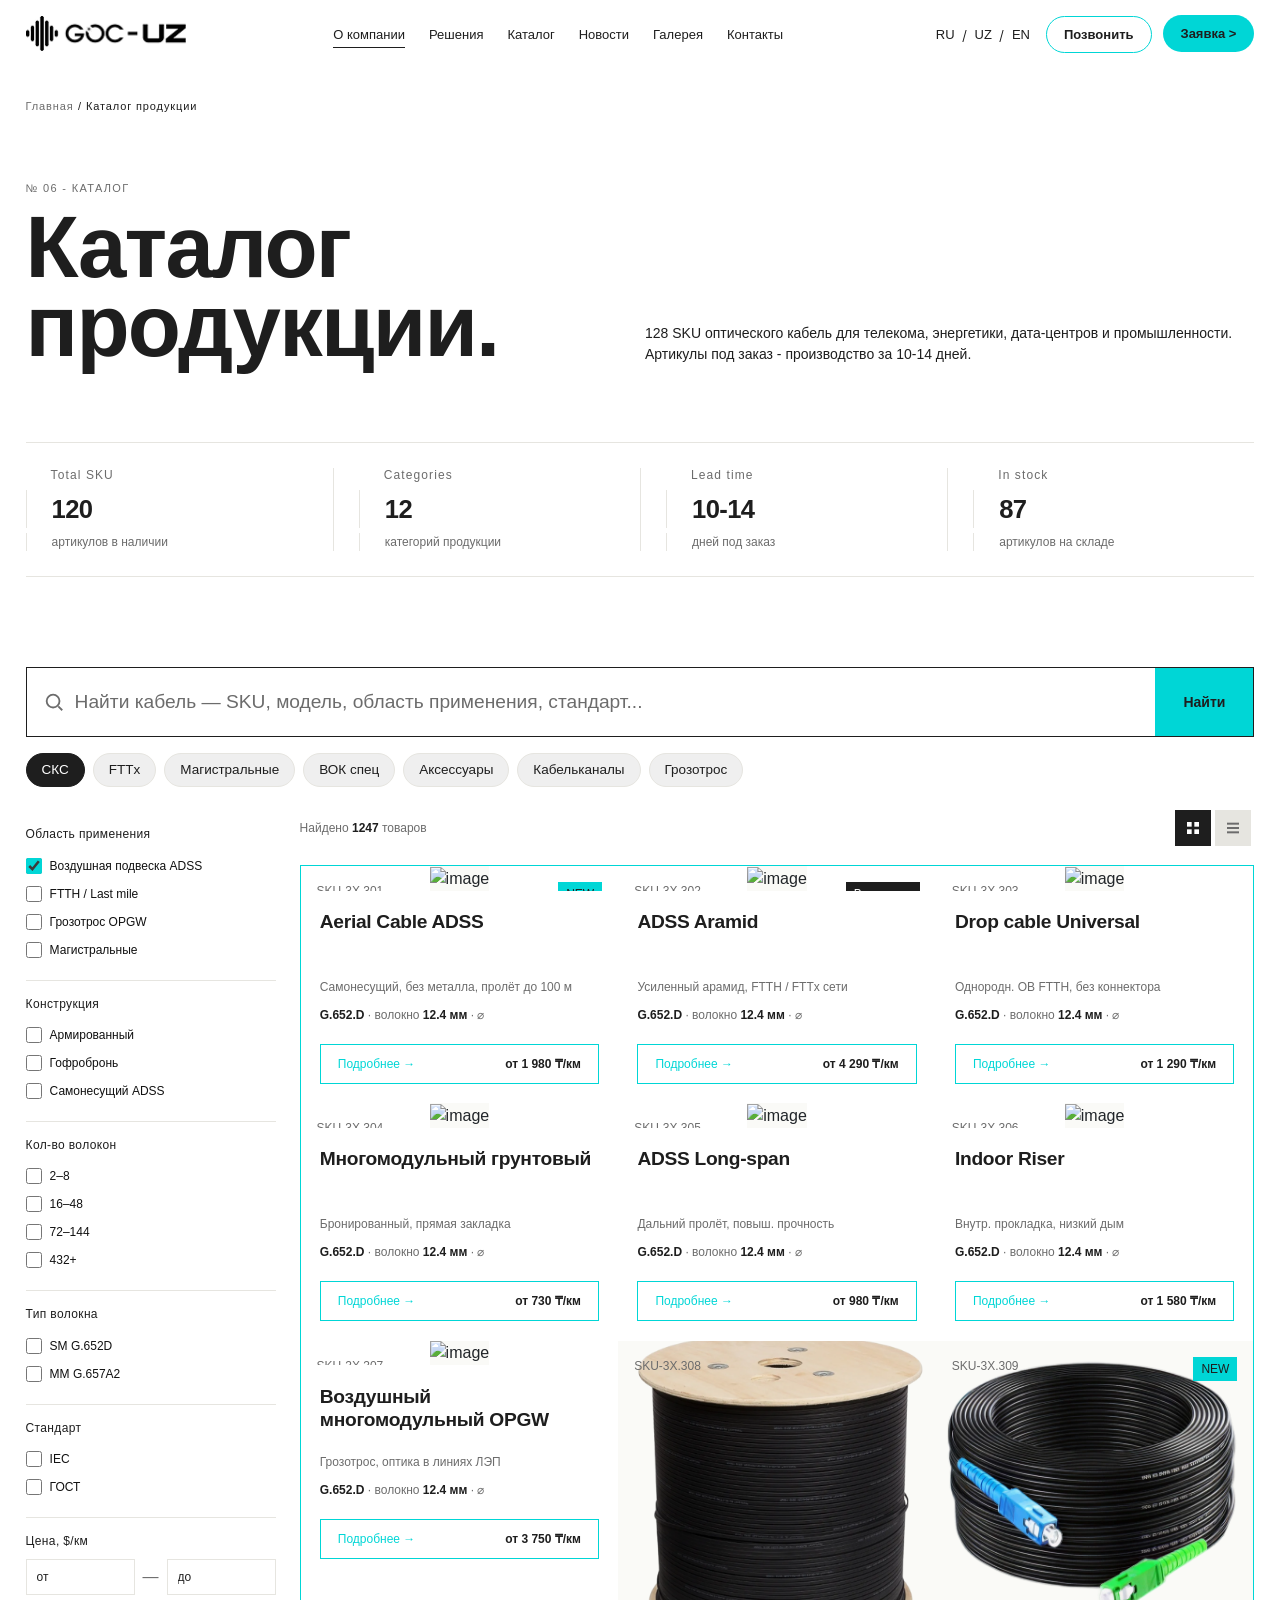
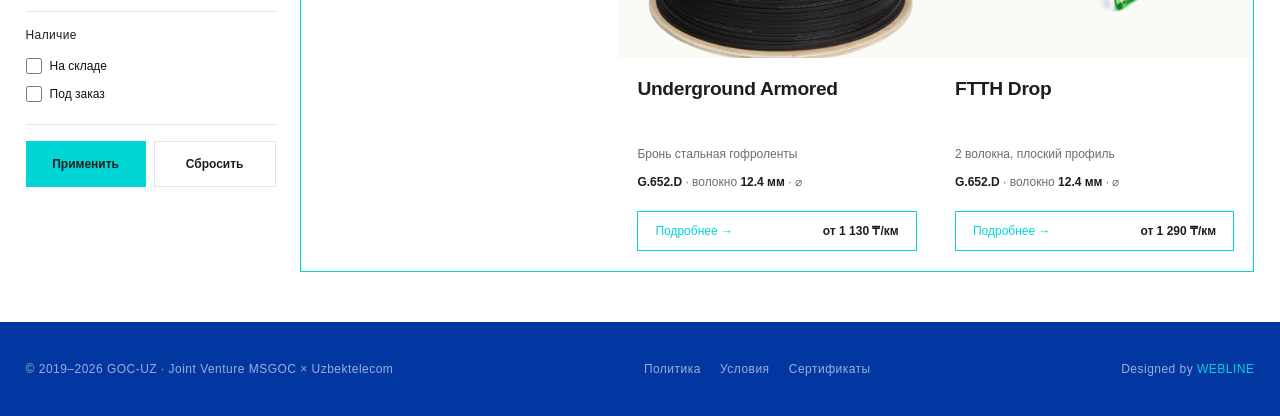
==== commit 79584591: "catalog page finishedwith responsive" ====
--- a/assets/pages/catalog.html
+++ b/assets/pages/catalog.html
@@ -7,686 +7,6 @@
     <link rel="stylesheet" href="/assets/css/bootstrap.css" />
     <link rel="stylesheet" href="/assets/css/main.css" />
     <link rel="stylesheet" href="/assets/css/responsive.css" />
-    <style>
-      :root {
-        --ink-900: #0f1b1e;
-        --ink-700: #33424a;
-        --ink-500: #6b7b82;
-        --ink-300: #a6b3b8;
-        --line: #e3e9ea;
-        --surface: #ffffff;
-        --canvas: #f6f8f8;
-        --teal: #19c3b4;
-        --teal-dark: #0fa89b;
-        --teal-tint: #e7f9f6;
-        --amber: #e8b84b;
-        --radius-lg: 14px;
-        --radius-md: 10px;
-        --radius-sm: 7px;
-        --shadow-card:
-          0 1px 2px rgba(15, 27, 30, 0.04),
-          0 8px 24px -16px rgba(15, 27, 30, 0.12);
-        font-size: 16px;
-      }
-
-      * {
-        box-sizing: border-box;
-      }
-      html,
-      body {
-        margin: 0;
-        padding: 0;
-      }
-      body {
-        font-family:
-          "Inter",
-          system-ui,
-          -apple-system,
-          "Segoe UI",
-          sans-serif;
-        background: var(--canvas);
-        color: var(--ink-900);
-        -webkit-font-smoothing: antialiased;
-      }
-      button {
-        font-family: inherit;
-        cursor: pointer;
-      }
-      input {
-        font-family: inherit;
-      }
-
-      .page {
-        max-width: 1280px;
-        margin: 0 auto;
-        padding: 20px 24px 56px;
-      }
-
-      /* ============ Search bar ============ */
-      .searchbar {
-        display: flex;
-        gap: 12px;
-        margin-bottom: 18px;
-      }
-      .searchbar__field {
-        flex: 1;
-        display: flex;
-        align-items: center;
-        gap: 10px;
-        background: var(--surface);
-        border: 1px solid var(--line);
-        border-radius: var(--radius-md);
-        padding: 0 16px;
-        height: 48px;
-      }
-      .searchbar__field .icon {
-        color: var(--ink-300);
-        flex-shrink: 0;
-      }
-      .searchbar__field input {
-        border: none;
-        outline: none;
-        width: 100%;
-        font-size: 14.5px;
-        color: var(--ink-900);
-        background: transparent;
-      }
-      .searchbar__field input::placeholder {
-        color: var(--ink-300);
-      }
-
-      .btn-search {
-        background: var(--teal);
-        color: #fff;
-        border: none;
-        border-radius: var(--radius-md);
-        padding: 0 28px;
-        font-weight: 600;
-        font-size: 14.5px;
-        height: 48px;
-        transition: background 0.15s ease;
-        white-space: nowrap;
-      }
-      .btn-search:hover {
-        background: var(--teal-dark);
-      }
-
-      /* ============ Tabs ============ */
-      .tabs {
-        display: flex;
-        flex-wrap: wrap;
-        gap: 8px;
-        margin-bottom: 20px;
-      }
-      .tab {
-        background: var(--surface);
-        border: 1px solid var(--line);
-        color: var(--ink-700);
-        border-radius: 999px;
-        padding: 9px 18px;
-        font-size: 13.5px;
-        font-weight: 500;
-        transition: all 0.15s ease;
-      }
-      .tab:hover {
-        border-color: var(--teal);
-        color: var(--teal-dark);
-      }
-      .tab--active {
-        background: var(--ink-900);
-        border-color: var(--ink-900);
-        color: #fff;
-      }
-      .tab--active:hover {
-        color: #fff;
-      }
-
-      /* ============ Layout ============ */
-      .layout {
-        display: grid;
-        grid-template-columns: 240px 1fr;
-        gap: 24px;
-        align-items: start;
-      }
-
-      /* ============ Sidebar ============ */
-      .sidebar {
-        background: var(--surface);
-        border: 1px solid var(--line);
-        border-radius: var(--radius-lg);
-        padding: 20px;
-        position: sticky;
-        top: 20px;
-      }
-      .filter-group {
-        padding-bottom: 16px;
-        margin-bottom: 16px;
-        border-bottom: 1px solid var(--line);
-      }
-      .filter-group:last-of-type {
-        border-bottom: none;
-        margin-bottom: 8px;
-      }
-      .filter-group h3 {
-        font-size: 12.5px;
-        font-weight: 600;
-        text-transform: uppercase;
-        letter-spacing: 0.03em;
-        color: var(--ink-500);
-        margin: 0 0 12px;
-      }
-      .checkbox {
-        display: flex;
-        align-items: center;
-        gap: 9px;
-        font-size: 13.5px;
-        color: var(--ink-700);
-        padding: 5px 0;
-        cursor: pointer;
-      }
-      .checkbox input {
-        width: 16px;
-        height: 16px;
-        accent-color: var(--teal);
-        cursor: pointer;
-        flex-shrink: 0;
-      }
-      .range-inputs {
-        display: flex;
-        align-items: center;
-        gap: 8px;
-      }
-      .range-inputs input {
-        width: 100%;
-        border: 1px solid var(--line);
-        border-radius: var(--radius-sm);
-        padding: 8px 10px;
-        font-size: 13px;
-        outline: none;
-        color: var(--ink-900);
-      }
-      .range-inputs input:focus {
-        border-color: var(--teal);
-      }
-      .range-inputs span {
-        color: var(--ink-300);
-      }
-
-      .sidebar__actions {
-        display: flex;
-        gap: 8px;
-        margin-top: 6px;
-      }
-      .btn-primary {
-        flex: 1;
-        background: var(--teal);
-        color: #fff;
-        border: none;
-        border-radius: var(--radius-sm);
-        padding: 11px 0;
-        font-weight: 600;
-        font-size: 13.5px;
-        transition: background 0.15s ease;
-      }
-      .btn-primary:hover {
-        background: var(--teal-dark);
-      }
-      .btn-ghost {
-        flex: 1;
-        background: transparent;
-        color: var(--ink-700);
-        border: 1px solid var(--line);
-        border-radius: var(--radius-sm);
-        padding: 11px 0;
-        font-weight: 600;
-        font-size: 13.5px;
-        transition: all 0.15s ease;
-      }
-      .btn-ghost:hover {
-        border-color: var(--ink-300);
-      }
-
-      /* ============ Catalog toolbar ============ */
-      .catalog__toolbar {
-        display: flex;
-        align-items: center;
-        gap: 14px;
-        flex-wrap: wrap;
-        margin-bottom: 16px;
-      }
-      .result-count {
-        font-size: 13.5px;
-        color: var(--ink-500);
-      }
-      .result-count strong {
-        color: var(--ink-900);
-      }
-
-      .toolbar__chips {
-        display: flex;
-        gap: 8px;
-        flex-wrap: wrap;
-        margin-left: auto;
-      }
-      .chip {
-        background: var(--surface);
-        border: 1px solid var(--line);
-        color: var(--ink-500);
-        border-radius: 999px;
-        padding: 7px 14px;
-        font-size: 12.5px;
-        font-weight: 500;
-        transition: all 0.15s ease;
-      }
-      .chip--active {
-        background: var(--teal-tint);
-        border-color: var(--teal);
-        color: var(--teal-dark);
-      }
-
-      .view-toggle {
-        display: flex;
-        gap: 4px;
-        background: var(--surface);
-        border: 1px solid var(--line);
-        border-radius: var(--radius-sm);
-        padding: 3px;
-      }
-      .view-btn {
-        width: 30px;
-        height: 30px;
-        display: flex;
-        align-items: center;
-        justify-content: center;
-        border: none;
-        background: transparent;
-        color: var(--ink-300);
-        border-radius: 6px;
-      }
-      .view-btn--active {
-        background: var(--teal-tint);
-        color: var(--teal-dark);
-      }
-
-      /* ============ Grid & cards ============ */
-      .grid {
-        display: grid;
-        grid-template-columns: repeat(3, 1fr);
-        gap: 16px;
-      }
-
-      .card {
-        background: var(--surface);
-        border: 1px solid var(--line);
-        border-radius: var(--radius-lg);
-        padding: 14px;
-        display: flex;
-        flex-direction: column;
-        box-shadow: var(--shadow-card);
-        transition:
-          transform 0.18s ease,
-          box-shadow 0.18s ease;
-      }
-      .card:hover {
-        transform: translateY(-3px);
-        box-shadow:
-          0 4px 8px rgba(15, 27, 30, 0.06),
-          0 16px 32px -16px rgba(15, 27, 30, 0.18);
-      }
-
-      .card__media {
-        position: relative;
-        height: 150px;
-        background: linear-gradient(180deg, #fafcfc, #f1f5f5);
-        border-radius: var(--radius-md);
-        margin-bottom: 14px;
-        overflow: hidden;
-        display: flex;
-        align-items: center;
-        justify-content: center;
-      }
-      .card__sku {
-        position: absolute;
-        top: 10px;
-        left: 10px;
-        font-size: 10.5px;
-        font-weight: 600;
-        color: var(--ink-300);
-        letter-spacing: 0.02em;
-        z-index: 2;
-      }
-      .card__badge {
-        position: absolute;
-        top: 10px;
-        right: 10px;
-        font-size: 10px;
-        font-weight: 700;
-        letter-spacing: 0.04em;
-        padding: 4px 9px;
-        border-radius: 999px;
-        z-index: 2;
-      }
-      .card__badge--new {
-        background: var(--amber);
-        color: #3a2c05;
-      }
-      .card__badge--stock {
-        background: var(--teal-tint);
-        color: var(--teal-dark);
-      }
-
-      .card__title {
-        font-size: 15px;
-        font-weight: 600;
-        margin: 0 0 4px;
-        color: var(--ink-900);
-      }
-      .card__desc {
-        font-size: 12.5px;
-        color: var(--ink-500);
-        margin: 0 0 10px;
-        line-height: 1.4;
-        min-height: 2.6em;
-      }
-      .card__specs {
-        display: flex;
-        gap: 14px;
-        font-size: 12px;
-        color: var(--ink-700);
-        font-weight: 500;
-        margin-bottom: 14px;
-      }
-      .card__specs span {
-        background: var(--canvas);
-        padding: 4px 9px;
-        border-radius: 6px;
-      }
-
-      .card__footer {
-        display: flex;
-        align-items: center;
-        justify-content: space-between;
-        margin-top: auto;
-        gap: 8px;
-      }
-      .btn-outline {
-        background: transparent;
-        border: 1px solid var(--line);
-        color: var(--ink-700);
-        border-radius: var(--radius-sm);
-        padding: 8px 13px;
-        font-size: 12.5px;
-        font-weight: 600;
-        white-space: nowrap;
-        transition: all 0.15s ease;
-      }
-      .btn-outline:hover {
-        border-color: var(--teal);
-        color: var(--teal-dark);
-        background: var(--teal-tint);
-      }
-      .card__price {
-        font-size: 13px;
-        font-weight: 700;
-        color: var(--ink-900);
-        white-space: nowrap;
-      }
-
-      /* ---- Illustrated spool / cable graphics (placeholder product art) ---- */
-      .spool {
-        position: relative;
-        width: 104px;
-        height: 104px;
-        border-radius: 50%;
-        background: radial-gradient(
-          circle at 35% 30%,
-          #e6c896,
-          #c79a5e 70%,
-          #a87a40
-        );
-        box-shadow:
-          inset 0 0 0 7px rgba(0, 0, 0, 0.12),
-          inset 0 -6px 14px rgba(0, 0, 0, 0.18);
-      }
-      .spool::before {
-        content: "";
-        position: absolute;
-        inset: 14px;
-        border-radius: 50%;
-        background: repeating-radial-gradient(
-          circle,
-          #14181a 0 3px,
-          #1f2426 3px 6px
-        );
-      }
-      .spool__hub {
-        position: absolute;
-        inset: 42px;
-        border-radius: 50%;
-        background: #3a3f42;
-        box-shadow: inset 0 0 0 3px #20242600;
-      }
-      .spool--armored::before {
-        background: repeating-radial-gradient(
-          circle,
-          #2c2f31 0 4px,
-          #1a1d1e 4px 7px
-        );
-      }
-      .cable-line {
-        position: absolute;
-        width: 230px;
-        height: 14px;
-        background: linear-gradient(180deg, #3a3f42, #15181a);
-        border-radius: 7px;
-        transform: rotate(-3deg);
-      }
-      .cable-line--green::after {
-        content: "";
-        position: absolute;
-        right: -4px;
-        top: 50%;
-        width: 18px;
-        height: 18px;
-        background: #2bbf6f;
-        border-radius: 4px;
-        transform: translateY(-50%);
-      }
-
-      .spool--bundle {
-        background: none;
-        box-shadow: none;
-      }
-      .spool--bundle::before {
-        display: none;
-      }
-      .bundle {
-        position: relative;
-        width: 90px;
-        height: 64px;
-      }
-      .bundle::before {
-        content: "";
-        position: absolute;
-        inset: 0;
-        border-radius: 14px;
-        background: linear-gradient(135deg, #1c2022, #0c0e0f);
-      }
-      .bundle::after {
-        content: "";
-        position: absolute;
-        left: 8px;
-        top: 10px;
-        width: 18px;
-        height: 18px;
-        border-radius: 50%;
-        background: conic-gradient(
-          from 0deg,
-          #e0444d 0 14%,
-          #3aa6e0 14% 28%,
-          #f2c14e 28% 42%,
-          #3ec77f 42% 56%,
-          #9b5de5 56% 70%,
-          #e0444d 70% 84%,
-          #3aa6e0 84% 100%
-        );
-        box-shadow: 0 0 0 4px #0c0e0f;
-      }
-      .bundle--connector::after {
-        background: conic-gradient(
-          from 0deg,
-          #3ec77f 0 16%,
-          #e0444d 16% 32%,
-          #3aa6e0 32% 48%,
-          #f2c14e 48% 64%,
-          #9b5de5 64% 80%,
-          #3ec77f 80% 100%
-        );
-      }
-      .bundle--green::after {
-        box-shadow:
-          0 0 0 4px #0c0e0f,
-          0 0 0 6px transparent;
-      }
-
-      /* ============ Pagination ============ */
-      .pagination {
-        display: flex;
-        align-items: center;
-        justify-content: center;
-        gap: 6px;
-        margin-top: 28px;
-      }
-      .page-btn {
-        min-width: 34px;
-        height: 34px;
-        padding: 0 6px;
-        border: 1px solid var(--line);
-        background: var(--surface);
-        color: var(--ink-700);
-        border-radius: var(--radius-sm);
-        font-size: 13px;
-        font-weight: 500;
-        transition: all 0.15s ease;
-      }
-      .page-btn:hover {
-        border-color: var(--teal);
-        color: var(--teal-dark);
-      }
-      .page-btn--active {
-        background: var(--ink-900);
-        border-color: var(--ink-900);
-        color: #fff;
-      }
-      .page-btn--active:hover {
-        color: #fff;
-      }
-      .page-btn--nav {
-        font-size: 16px;
-        color: var(--ink-500);
-      }
-      .page-dots {
-        color: var(--ink-300);
-        padding: 0 4px;
-        font-size: 13px;
-      }
-
-      /* ============ Responsive ============ */
-
-      /* Tablet: sidebar collapses above content, 2-col grid */
-      @media (max-width: 980px) {
-        .layout {
-          grid-template-columns: 1fr;
-        }
-        .sidebar {
-          position: static;
-          display: grid;
-          grid-template-columns: repeat(2, 1fr);
-          gap: 0 24px;
-        }
-        .sidebar__actions {
-          grid-column: 1 / -1;
-        }
-        .grid {
-          grid-template-columns: repeat(2, 1fr);
-        }
-      }
-
-      /* Small tablet / large phone */
-      @media (max-width: 680px) {
-        .page {
-          padding: 16px 16px 40px;
-        }
-        .searchbar {
-          flex-direction: column;
-        }
-        .btn-search {
-          height: 46px;
-        }
-        .tabs {
-          flex-wrap: nowrap;
-          overflow-x: auto;
-          -ms-overflow-style: none;
-          scrollbar-width: none;
-          padding-bottom: 2px;
-        }
-        .tabs::-webkit-scrollbar {
-          display: none;
-        }
-        .tab {
-          flex-shrink: 0;
-        }
-
-        .sidebar {
-          grid-template-columns: 1fr;
-        }
-        .grid {
-          grid-template-columns: 1fr;
-        }
-        .catalog__toolbar {
-          flex-direction: column;
-          align-items: flex-start;
-        }
-        .toolbar__chips {
-          margin-left: 0;
-          overflow-x: auto;
-          flex-wrap: nowrap;
-          width: 100%;
-          padding-bottom: 2px;
-        }
-        .view-toggle {
-          align-self: flex-end;
-        }
-      }
-
-      @media (max-width: 380px) {
-        .card__footer {
-          flex-direction: column;
-          align-items: stretch;
-        }
-        .btn-outline {
-          text-align: center;
-        }
-        .card__price {
-          text-align: center;
-        }
-      }
-
-      /* Reduced motion */
-      @media (prefers-reduced-motion: reduce) {
-        * {
-          transition: none !important;
-        }
-      }
-
-      /* Focus visibility */
-      a:focus-visible,
-      button:focus-visible,
-      input:focus-visible {
-        outline: 2px solid var(--teal);
-        outline-offset: 2px;
-      }
-    </style>
   </head>
   <body>
     <!-- HEADER -->
@@ -738,24 +58,77 @@
     </header>
 
     <main>
-      <section>
+      <section class="catalog-container">
+        <div class="container">
+          <div class="extra-section ready-made-solutions-section">
+            <div class="layout-section">
+              <div class="breadcrubs-wrapper">
+                <a href="/index.html">Главная</a>
+                <span>/ Каталог продукции</span>
+              </div>
+              <p class="section-enter-header">№ 06 - Каталог</p>
+              <div class="section-enter-description">
+                <div class="section-enter-left">
+                  <h1>
+                    Каталог <br />
+                    продукции.
+                  </h1>
+                </div>
+
+                <div class="section-enter-right">
+                  <p>
+                    128 SKU оптического кабель для телекома, энергетики,
+                    дата-центров и промышленности. Артикулы под заказ -
+                    производство за 10-14 дней.
+                  </p>
+                </div>
+              </div>
+            </div>
+
+            <div class="rms-item-wrapper">
+              <div class="item">
+                <h6>Total SKU</h6>
+                <div class="content">
+                  <p>120</p>
+                  <span>артикулов в наличии</span>
+                </div>
+              </div>
+
+              <div class="item">
+                <h6>Categories</h6>
+                <div class="content">
+                  <p>12</p>
+                  <span>категорий продукции</span>
+                </div>
+              </div>
+
+              <div class="item">
+                <h6>Lead time</h6>
+                <div class="content">
+                  <p>10-14</p>
+                  <span>дней под заказ</span>
+                </div>
+              </div>
+
+              <div class="item">
+                <h6>In stock</h6>
+                <div class="content">
+                  <p>87</p>
+                  <span>артикулов на складе</span>
+                </div>
+              </div>
+            </div>
+          </div>
+        </div>
+      </section>
+
+      <section class="catalog-filter-wrapper">
         <div class="container">
           <div class="page">
             <!-- Search bar -->
             <header class="searchbar">
               <div class="searchbar__field">
-                <svg
-                  class="icon"
-                  width="18"
-                  height="18"
-                  viewBox="0 0 24 24"
-                  fill="none"
-                  stroke="currentColor"
-                  stroke-width="2"
-                >
-                  <circle cx="11" cy="11" r="7" />
-                  <line x1="21" y1="21" x2="16.65" y2="16.65" />
-                </svg>
+                <img src="/assets/images/home/search.svg" alt="img" />
                 <input
                   type="text"
                   placeholder="Найти кабель — SKU, модель, область применения, стандарт..."
@@ -875,243 +248,301 @@
               </aside>
 
               <!-- Product grid -->
-              <main class="catalog">
+              <div class="catalog">
                 <div class="catalog__toolbar">
                   <div class="result-count">
-                    Найдено <strong>1247</strong> товаров
-                  </div>
-                  <div class="toolbar__chips">
-                    <button class="chip chip--active">По релевантности</button>
-                    <button class="chip">Цена</button>
-                    <button class="chip">— от дешевых</button>
-                    <button class="chip">от Стандарт</button>
+                    Найдено <span>1247</span> товаров
                   </div>
                   <div class="view-toggle">
                     <button
                       class="view-btn view-btn--active"
                       aria-label="Сетка"
                     >
-                      <svg
-                        width="16"
-                        height="16"
-                        viewBox="0 0 24 24"
-                        fill="currentColor"
-                      >
-                        <rect x="3" y="3" width="7" height="7" />
-                        <rect x="14" y="3" width="7" height="7" />
-                        <rect x="3" y="14" width="7" height="7" />
-                        <rect x="14" y="14" width="7" height="7" />
-                      </svg>
+                      <img src="/assets/images/home/chip-btn.svg" alt="image" />
                     </button>
                     <button class="view-btn" aria-label="Список">
-                      <svg
-                        width="16"
-                        height="16"
-                        viewBox="0 0 24 24"
-                        fill="currentColor"
-                      >
-                        <rect x="3" y="4" width="18" height="3" />
-                        <rect x="3" y="11" width="18" height="3" />
-                        <rect x="3" y="18" width="18" height="3" />
-                      </svg>
+                      <img
+                        src="/assets/images/home/chip-btn-2.svg"
+                        alt="image"
+                      />
                     </button>
                   </div>
                 </div>
 
                 <div class="grid">
                   <!-- Card 1 -->
-                  <article class="card">
+                  <div class="card">
                     <div class="card__media">
                       <span class="card__sku">SKU-3X.301</span>
                       <span class="card__badge card__badge--new">NEW</span>
-                      <div class="spool spool--bundle">
-                        <div class="bundle"></div>
-                      </div>
-                    </div>
-                    <h3 class="card__title">Aerial Cable ADSS</h3>
-                    <p class="card__desc">
-                      Самонесущий, без металла, пролёт до 100 м
-                    </p>
-                    <div class="card__specs">
-                      <span>от 24 вол.</span><span>11,4 мм</span>
-                    </div>
-                    <div class="card__footer">
-                      <button class="btn-outline">Подробнее →</button>
-                      <span class="card__price">от 1 980 ₸/км</span>
-                    </div>
-                  </article>
+                      <div class="card__image">
+                        <img
+                          src="/assets/images/home/catalog/cat-1.png"
+                          alt="image"
+                        />
+                      </div>
+                    </div>
+                    <div class="card-content">
+                      <h3 class="card__title">Aerial Cable ADSS</h3>
+                      <p class="card__desc">
+                        Самонесущий, без металла, пролёт до 100 м
+                      </p>
+                      <div class="card__specs">
+                        <p>
+                          <span>G.652.D</span> · волокно<span> 12.4 мм </span>·
+                          ⌀
+                        </p>
+                      </div>
+                      <div class="card__footer">
+                        <a href="#" class="btn-outline">
+                          Подробнее →
+                          <span class="card__price">от 1 980 ₸/км</span>
+                        </a>
+                      </div>
+                    </div>
+                  </div>
 
                   <!-- Card 2 -->
-                  <article class="card">
+                  <div class="card">
                     <div class="card__media">
                       <span class="card__sku">SKU-3X.302</span>
                       <span class="card__badge card__badge--stock"
                         >В наличии</span
                       >
-                      <div class="spool"><div class="spool__hub"></div></div>
-                    </div>
-                    <h3 class="card__title">ADSS Aramid</h3>
-                    <p class="card__desc">Усиленный арамид, FTTH / FTTx сети</p>
-                    <div class="card__specs">
-                      <span>4 — 48 вол.</span><span>10,7 мм</span>
-                    </div>
-                    <div class="card__footer">
-                      <button class="btn-outline">Подробнее →</button>
-                      <span class="card__price">от 4 290 ₸/км</span>
-                    </div>
-                  </article>
+                      <div class="card__image">
+                        <img
+                          src="/assets/images/home/catalog/cat-3.png"
+                          alt="image"
+                        />
+                      </div>
+                    </div>
+                    <div class="card-content">
+                      <h3 class="card__title">ADSS Aramid</h3>
+                      <p class="card__desc">
+                        Усиленный арамид, FTTH / FTTx сети
+                      </p>
+                      <div class="card__specs">
+                        <p>
+                          <span>G.652.D</span> · волокно<span> 12.4 мм </span>·
+                          ⌀
+                        </p>
+                      </div>
+                      <div class="card__footer">
+                        <a href="#" class="btn-outline">
+                          Подробнее →
+                          <span class="card__price">от 4 290 ₸/км</span>
+                        </a>
+                      </div>
+                    </div>
+                  </div>
 
                   <!-- Card 3 -->
-                  <article class="card">
+                  <div class="card">
                     <div class="card__media">
                       <span class="card__sku">SKU-3X.303</span>
-                      <div class="spool spool--bundle">
-                        <div class="bundle bundle--connector"></div>
-                      </div>
-                    </div>
-                    <h3 class="card__title">Drop cable Universal</h3>
-                    <p class="card__desc">Однородн. ОВ FTTH, без коннектора</p>
-                    <div class="card__specs">
-                      <span>1 — 4 вол.</span><span>3,0 мм</span>
-                    </div>
-                    <div class="card__footer">
-                      <button class="btn-outline">Подробнее →</button>
-                      <span class="card__price">от 1 290 ₸/км</span>
-                    </div>
-                  </article>
+                      <div class="card__image">
+                        <img
+                          src="/assets/images/home/catalog/cat-4.png"
+                          alt="image"
+                        />
+                      </div>
+                    </div>
+                    <div class="card-content">
+                      <h3 class="card__title">Drop cable Universal</h3>
+                      <p class="card__desc">
+                        Однородн. ОВ FTTH, без коннектора
+                      </p>
+                      <div class="card__specs">
+                        <p>
+                          <span>G.652.D</span> · волокно<span> 12.4 мм </span>·
+                          ⌀
+                        </p>
+                      </div>
+                      <div class="card__footer">
+                        <a href="#" class="btn-outline">
+                          Подробнее →
+                          <span class="card__price">от 1 290 ₸/км</span>
+                        </a>
+                      </div>
+                    </div>
+                  </div>
 
                   <!-- Card 4 -->
-                  <article class="card">
+                  <div class="card">
                     <div class="card__media">
                       <span class="card__sku">SKU-3X.304</span>
-                      <div class="spool spool--armored">
-                        <div class="cable-line"></div>
-                      </div>
-                    </div>
-                    <h3 class="card__title">Многомодульный грунтовый</h3>
-                    <p class="card__desc">Бронированный, прямая закладка</p>
-                    <div class="card__specs">
-                      <span>96 вол.</span><span>13,4 мм</span>
-                    </div>
-                    <div class="card__footer">
-                      <button class="btn-outline">Подробнее →</button>
-                      <span class="card__price">от 730 ₸/км</span>
-                    </div>
-                  </article>
+                      <div class="card__image">
+                        <img
+                          src="/assets/images/home/catalog/cat-2.png"
+                          alt="image"
+                        />
+                      </div>
+                    </div>
+                    <div class="card-content">
+                      <h3 class="card__title">Многомодульный грунтовый</h3>
+                      <p class="card__desc">Бронированный, прямая закладка</p>
+                      <div class="card__specs">
+                        <p>
+                          <span>G.652.D</span> · волокно<span> 12.4 мм </span>·
+                          ⌀
+                        </p>
+                      </div>
+                      <div class="card__footer">
+                        <a href="#" class="btn-outline">
+                          Подробнее →
+                          <span class="card__price">от 730 ₸/км</span>
+                        </a>
+                      </div>
+                    </div>
+                  </div>
 
                   <!-- Card 5 -->
-                  <article class="card">
+                  <div class="card">
                     <div class="card__media">
                       <span class="card__sku">SKU-3X.305</span>
-                      <div class="spool"><div class="spool__hub"></div></div>
-                    </div>
-                    <h3 class="card__title">ADSS Long-span</h3>
-                    <p class="card__desc">Дальний пролёт, повыш. прочность</p>
-                    <div class="card__specs">
-                      <span>12 — 96 вол.</span><span>13,2 мм</span>
-                    </div>
-                    <div class="card__footer">
-                      <button class="btn-outline">Подробнее →</button>
-                      <span class="card__price">от 980 ₸/км</span>
-                    </div>
-                  </article>
+                      <div class="card__image">
+                        <img
+                          src="/assets/images/home/catalog/cat-5.png"
+                          alt="image"
+                        />
+                      </div>
+                    </div>
+                    <div class="card-content">
+                      <h3 class="card__title">ADSS Long-span</h3>
+                      <p class="card__desc">Дальний пролёт, повыш. прочность</p>
+                      <div class="card__specs">
+                        <p>
+                          <span>G.652.D</span> · волокно<span> 12.4 мм </span>·
+                          ⌀
+                        </p>
+                      </div>
+                      <div class="card__footer">
+                        <a href="#" class="btn-outline">
+                          Подробнее →
+                          <span class="card__price">от 980 ₸/км</span>
+                        </a>
+                      </div>
+                    </div>
+                  </div>
 
                   <!-- Card 6 -->
-                  <article class="card">
+                  <div class="card">
                     <div class="card__media">
                       <span class="card__sku">SKU-3X.306</span>
-                      <div class="spool spool--bundle">
-                        <div
-                          class="bundle bundle--connector bundle--green"
-                        ></div>
-                      </div>
-                    </div>
-                    <h3 class="card__title">Indoor Riser</h3>
-                    <p class="card__desc">Внутр. прокладка, низкий дым</p>
-                    <div class="card__specs">
-                      <span>4 вол.</span><span>4,1 мм</span>
-                    </div>
-                    <div class="card__footer">
-                      <button class="btn-outline">Подробнее →</button>
-                      <span class="card__price">от 1 580 ₸/км</span>
-                    </div>
-                  </article>
+                      <div class="card__image">
+                        <img
+                          src="/assets/images/home/catalog/cat-6.png"
+                          alt="image"
+                        />
+                      </div>
+                    </div>
+                    <div class="card-content">
+                      <h3 class="card__title">Indoor Riser</h3>
+                      <p class="card__desc">Внутр. прокладка, низкий дым</p>
+                      <div class="card__specs">
+                        <p>
+                          <span>G.652.D</span> · волокно<span> 12.4 мм </span>·
+                          ⌀
+                        </p>
+                      </div>
+                      <div class="card__footer">
+                        <a href="#" class="btn-outline">
+                          Подробнее →
+                          <span class="card__price">от 1 580 ₸/км</span>
+                        </a>
+                      </div>
+                    </div>
+                  </div>
 
                   <!-- Card 7 -->
-                  <article class="card">
+                  <div class="card">
                     <div class="card__media">
                       <span class="card__sku">SKU-3X.307</span>
-                      <div class="spool spool--bundle">
-                        <div class="bundle"></div>
-                      </div>
-                    </div>
-                    <h3 class="card__title">Воздушный многомодульный OPGW</h3>
-                    <p class="card__desc">Грозотрос, оптика в линиях ЛЭП</p>
-                    <div class="card__specs">
-                      <span>24 вол.</span><span>11,5 мм</span>
-                    </div>
-                    <div class="card__footer">
-                      <button class="btn-outline">Подробнее →</button>
-                      <span class="card__price">от 3 750 ₸/км</span>
-                    </div>
-                  </article>
+                      <div class="card__image">
+                        <img
+                          src="/assets/images/home/catalog/cat-7.png"
+                          alt="image"
+                        />
+                      </div>
+                    </div>
+                    <div class="card-content">
+                      <h3 class="card__title">Воздушный многомодульный OPGW</h3>
+                      <p class="card__desc">Грозотрос, оптика в линиях ЛЭП</p>
+                      <div class="card__specs">
+                        <p>
+                          <span>G.652.D</span> · волокно<span> 12.4 мм </span>·
+                          ⌀
+                        </p>
+                      </div>
+                      <div class="card__footer">
+                        <a href="#" class="btn-outline">
+                          Подробнее →
+                          <span class="card__price">от 3 750 ₸/км</span>
+                        </a>
+                      </div>
+                    </div>
+                  </div>
 
                   <!-- Card 8 -->
-                  <article class="card">
+                  <div class="card">
                     <div class="card__media">
                       <span class="card__sku">SKU-3X.308</span>
-                      <div class="spool">
-                        <div class="cable-line cable-line--green"></div>
-                      </div>
-                    </div>
-                    <h3 class="card__title">Underground Armored</h3>
-                    <p class="card__desc">Бронь стальная гофроленты</p>
-                    <div class="card__specs">
-                      <span>48 вол.</span><span>12,4 мм</span>
-                    </div>
-                    <div class="card__footer">
-                      <button class="btn-outline">Подробнее →</button>
-                      <span class="card__price">от 1 130 ₸/км</span>
-                    </div>
-                  </article>
+                      <div class="card__image">
+                        <img
+                          src="/assets/images/home/catalog/cat-11.png"
+                          alt="image"
+                        />
+                      </div>
+                    </div>
+                    <div class="card-content">
+                      <h3 class="card__title">Underground Armored</h3>
+                      <p class="card__desc">Бронь стальная гофроленты</p>
+                      <div class="card__specs">
+                        <p>
+                          <span>G.652.D</span> · волокно<span> 12.4 мм </span>·
+                          ⌀
+                        </p>
+                      </div>
+                      <div class="card__footer">
+                        <a href="#" class="btn-outline">
+                          Подробнее →
+                          <span class="card__price">от 1 130 ₸/км</span>
+                        </a>
+                      </div>
+                    </div>
+                  </div>
 
                   <!-- Card 9 -->
-                  <article class="card">
+                  <div class="card">
                     <div class="card__media">
                       <span class="card__sku">SKU-3X.309</span>
                       <span class="card__badge card__badge--new">NEW</span>
-                      <div class="spool spool--bundle">
-                        <div class="bundle"></div>
-                      </div>
-                    </div>
-                    <h3 class="card__title">FTTH Drop</h3>
-                    <p class="card__desc">2 волокна, плоский профиль</p>
-                    <div class="card__specs">
-                      <span>5,07 мм</span><span>2 × 3,0 мм</span>
-                    </div>
-                    <div class="card__footer">
-                      <button class="btn-outline">Подробнее →</button>
-                      <span class="card__price">от 1 290 ₸/км</span>
-                    </div>
-                  </article>
-                </div>
-
-                <!-- Pagination -->
-                <nav class="pagination">
-                  <button class="page-btn page-btn--nav" aria-label="Назад">
-                    ‹
-                  </button>
-                  <button class="page-btn page-btn--active">1</button>
-                  <button class="page-btn">2</button>
-                  <button class="page-btn">3</button>
-                  <button class="page-btn">4</button>
-                  <button class="page-btn">5</button>
-                  <span class="page-dots">…</span>
-                  <button class="page-btn page-btn--nav" aria-label="Вперёд">
-                    ›
-                  </button>
-                </nav>
-              </main>
+                      <div class="card__image">
+                        <img
+                          src="/assets/images/home/catalog/cat-9.png"
+                          alt="image"
+                        />
+                      </div>
+                    </div>
+                    <div class="card-content">
+                      <h3 class="card__title">FTTH Drop</h3>
+                      <p class="card__desc">2 волокна, плоский профиль</p>
+                      <div class="card__specs">
+                        <p>
+                          <span>G.652.D</span> · волокно<span> 12.4 мм </span>·
+                          ⌀
+                        </p>
+                      </div>
+                      <div class="card__footer">
+                        <a href="#" class="btn-outline">
+                          Подробнее →
+                          <span class="card__price">от 1 290 ₸/км</span>
+                        </a>
+                      </div>
+                    </div>
+                  </div>
+                </div>
+              </div>
             </div>
           </div>
         </div>
--- a/assets/css/main.css
+++ b/assets/css/main.css
@@ -2154,6 +2154,385 @@
 }
 /* SOLUTION PAGE END */
 /* ======================================================================== */
+/* CATALOG PAGE START */
+.catalog-container {
+  background-color: var(--white-color);
+}
+.catalog-container .rms-item-wrapper {
+  display: grid;
+  grid-template-columns: repeat(4, 1fr);
+  border-top: 1px solid var(--milk-color);
+  border-bottom: 1px solid var(--milk-color);
+  padding: clamp(15px, 2vw, 25px) 0;
+  margin: clamp(30px, 6vw, 120px) 0 clamp(10px, 5vw, 100px);
+}
+.catalog-container .rms-item-wrapper .item h6 {
+  font-size: 12px;
+  padding: 0 clamp(15px, 2vw, 25px);
+}
+.catalog-container .rms-item-wrapper .item .content p {
+  font-weight: 700;
+}
+.catalog-container .rms-item-wrapper .item .content span {
+  font-size: 12px;
+}
+.catalog-filter-wrapper {
+  background-color: var(--white-color);
+}
+.catalog-filter-wrapper .page {
+  padding: 0 88px;
+}
+.catalog-filter-wrapper .searchbar {
+  display: flex;
+  margin-bottom: 16px;
+}
+.catalog-filter-wrapper .searchbar__field {
+  flex: 1;
+  display: flex;
+  align-items: center;
+  gap: 10px;
+  border: 1px solid var(--black-color);
+  border-right: none;
+  padding: 0 16px;
+  height: 70px;
+}
+.catalog-filter-wrapper .searchbar__field img {
+  width: 22px;
+  height: 22px;
+  flex-shrink: 0;
+}
+.catalog-filter-wrapper .searchbar__field input {
+  border: none;
+  outline: none;
+  width: 100%;
+  font-size: clamp(13px, 1.5vw, 24px);
+  color: var(--black-color);
+  background: transparent;
+}
+.catalog-filter-wrapper .searchbar__field input::placeholder {
+  color: var(--grey-color);
+}
+.catalog-filter-wrapper .btn-search {
+  background: var(--aqua-color);
+  color: var(--black-color);
+  border: 1px solid var(--black-color);
+  border-left: none;
+  border-color: var(--black-color);
+  border-radius: 0;
+  padding: 0 28px;
+  font-weight: 700;
+  font-size: 14px;
+  height: 70px;
+  transition: background 0.15s ease;
+  white-space: nowrap;
+}
+.catalog-filter-wrapper .btn-search:hover {
+  background-color: var(--black-color);
+  color: var(--aqua-color);
+}
+.catalog-filter-wrapper .tabs {
+  display: flex;
+  flex-wrap: wrap;
+  gap: 8px;
+  margin-bottom: 20px;
+}
+.catalog-filter-wrapper .tab {
+  border: 1px solid var(--milk-color);
+  color: var(--black-color);
+  border-radius: 100px;
+  padding: 6px 15px;
+  font-size: 13.5px;
+  font-weight: 500;
+  transition: all 0.15s ease;
+}
+.catalog-filter-wrapper .tab:hover {
+  border-color: var(--black-color);
+  color: var(--black-color);
+}
+.catalog-filter-wrapper .tab--active {
+  background: var(--black-color);
+  border-color: var(--black-color);
+  color: var(--white-color);
+}
+.catalog-filter-wrapper .tab--active:hover {
+  color: var(--white-color);
+}
+
+.catalog-filter-wrapper .layout {
+  display: grid;
+  grid-template-columns: 250px 1fr;
+  gap: 24px;
+  align-items: start;
+  padding-bottom: clamp(20px, 4vw, 50px);
+}
+.catalog-filter-wrapper .sidebar {
+  padding: 20px 0;
+  position: sticky;
+  top: 20px;
+}
+
+.catalog-filter-wrapper .sidebar .filter-group {
+  padding-bottom: 16px;
+  margin-bottom: 16px;
+  border-bottom: 1px solid var(--milk-color);
+}
+.catalog-filter-wrapper .sidebar .filter-group:last-of-type {
+  border-bottom: none;
+  margin-bottom: 8px;
+}
+.catalog-filter-wrapper .sidebar .filter-group h3 {
+  font-size: 12px;
+  font-weight: 500;
+  letter-spacing: 0.03em;
+  color: var(--black-color);
+  margin-bottom: 10px;
+}
+.catalog-filter-wrapper .sidebar .checkbox {
+  display: flex;
+  align-items: center;
+  gap: 8px;
+  font-size: 12px;
+  color: var(--ink-700);
+  padding: 5px 0;
+  cursor: pointer;
+}
+.catalog-filter-wrapper .sidebar .checkbox input {
+  width: 16px;
+  height: 16px;
+  accent-color: var(--aqua-color);
+  cursor: pointer;
+  flex-shrink: 0;
+}
+.catalog-filter-wrapper .sidebar .range-inputs {
+  display: flex;
+  align-items: center;
+  gap: 8px;
+}
+.catalog-filter-wrapper .sidebar .range-inputs input {
+  width: 100%;
+  border: 1px solid var(--milk-color);
+  padding: 8px 10px;
+  font-size: 12px;
+  font-weight: 400;
+  outline: none;
+  color: var(--black-color);
+}
+.catalog-filter-wrapper .sidebar .range-inputs input:focus {
+  border-color: var(--aqua-color);
+}
+.catalog-filter-wrapper .sidebar .range-inputs span {
+  color: var(--grey-color);
+}
+
+.catalog-filter-wrapper .sidebar .sidebar__actions {
+  display: flex;
+  gap: 8px;
+}
+.catalog-filter-wrapper .sidebar .btn-primary {
+  flex: 1;
+  background: var(--aqua-color);
+  color: var(--black-color);
+  border: none;
+  padding: 13px 0;
+  font-weight: 700;
+  font-size: 12px;
+  transition: background 0.15s ease;
+}
+.catalog-filter-wrapper .sidebar .btn-primary:hover {
+  background: var(--black-color);
+  color: var(--aqua-color);
+}
+.catalog-filter-wrapper .sidebar .btn-ghost {
+  flex: 1;
+  background-color: transparent;
+  border: 1px solid var(--milk-color);
+  border-color: var(--milk-color);
+  color: var(--black-color);
+  padding: 13px 0;
+  font-weight: 700;
+  font-size: 12px;
+  transition: all 0.15s ease;
+  outline: none;
+}
+.catalog-filter-wrapper .sidebar .btn-ghost:hover {
+  background-color: var(--black-color);
+  color: var(--aqua-color);
+}
+
+.catalog-filter-wrapper .catalog .catalog__toolbar {
+  display: flex;
+  align-items: center;
+  gap: 14px;
+  flex-wrap: wrap;
+  margin-bottom: 16px;
+}
+
+.catalog-filter-wrapper .catalog .catalog__toolbar .result-count {
+  font-size: 12px;
+  color: var(--grey-color);
+}
+.catalog-filter-wrapper .catalog .catalog__toolbar .result-count span {
+  color: var(--black-color);
+  font-weight: 700;
+}
+.catalog-filter-wrapper .catalog .catalog__toolbar .toolbar__chips {
+  display: flex;
+  gap: 8px;
+  flex-wrap: wrap;
+  margin-left: auto;
+}
+
+.catalog-filter-wrapper .catalog .catalog__toolbar .view-toggle {
+  display: flex;
+  gap: 4px;
+  margin-left: auto;
+  padding: 3px;
+}
+.catalog-filter-wrapper .catalog .catalog__toolbar .view-btn {
+  padding: 10px;
+  display: flex;
+  align-items: center;
+  justify-content: center;
+  border: none;
+  background: var(--milk-color);
+}
+.catalog-filter-wrapper .catalog .catalog__toolbar .view-btn--active {
+  background: var(--black-color);
+}
+.catalog-filter-wrapper .grid {
+  display: grid;
+  grid-template-columns: repeat(3, 1fr);
+  border: 1px solid var(--aqua-color);
+}
+.catalog-filter-wrapper .grid .card {
+  display: flex;
+  flex-direction: column;
+  border-radius: 0;
+  border: none;
+}
+.catalog-filter-wrapper .grid .card .card__media {
+  position: relative;
+  overflow: hidden;
+  display: flex;
+  align-items: center;
+  justify-content: center;
+}
+.catalog-filter-wrapper .grid .card .card__sku {
+  position: absolute;
+  top: 16px;
+  left: 16px;
+  font-size: 12px;
+  font-weight: 400;
+  color: var(--grey-color);
+  z-index: 2;
+}
+.catalog-filter-wrapper .grid .card .card__badge {
+  position: absolute;
+  top: 16px;
+  right: 16px;
+  font-size: 12px;
+  font-weight: 400;
+  padding: 3px 8px;
+  z-index: 2;
+}
+.catalog-filter-wrapper .grid .card .card__badge--new {
+  background: var(--aqua-color);
+  color: var(--black-color);
+}
+.catalog-filter-wrapper .grid .card .card__badge--stock {
+  background: var(--black-color);
+  color: var(--white-color);
+}
+.catalog-filter-wrapper .grid .card .card__image {
+  background-color: #fafaf7;
+}
+.catalog-filter-wrapper .grid .card .card__image img {
+  height: auto;
+  aspect-ratio: 1 / 1;
+  object-fit: cover;
+}
+.catalog-filter-wrapper .grid .card .card-content {
+  display: flex;
+  flex-direction: column;
+  gap: 10px;
+  padding: clamp(14px, 1.5vw, 24px);
+}
+.catalog-filter-wrapper .grid .card .card-content .card__title {
+  font-size: clamp(16px, 1.5vw, 24px);
+  font-weight: 700;
+  margin: 0;
+  letter-spacing: -0.3px;
+  height: clamp(20px, 6vw, 58px);
+  color: var(--black-color);
+}
+.catalog-filter-wrapper .grid .card .card-content .card__desc {
+  font-size: 12px;
+  font-weight: 400;
+  margin: 0;
+  letter-spacing: 0%;
+  color: var(--grey-color);
+}
+.catalog-filter-wrapper .grid .card .card-content .card__specs p {
+  font-size: 12px;
+  font-weight: 400;
+  letter-spacing: 0%;
+  color: var(--grey-color);
+}
+.catalog-filter-wrapper .grid .card .card-content .card__specs p span {
+  font-weight: 600;
+  color: var(--black-color);
+}
+.catalog-filter-wrapper .grid .card .card-content .card__footer {
+  margin-top: 10px;
+}
+.catalog-filter-wrapper .grid .card .card-content .card__footer .btn-outline {
+  background-color: transparent;
+  border-color: var(--aqua-color);
+  border: 1px solid var(--aqua-color);
+  padding: 13px 17px;
+  display: flex;
+  justify-content: space-between;
+  align-items: center;
+  gap: 4px;
+  font-size: 12px;
+  font-weight: 400;
+  line-height: 100%;
+  color: var(--aqua-color);
+  transition: all 0.3s ease-in-out;
+}
+.catalog-filter-wrapper
+  .grid
+  .card
+  .card-content
+  .card__footer
+  .btn-outline
+  span {
+  color: var(--black-color);
+  font-size: 12px;
+  line-height: 100%;
+  font-weight: 700;
+}
+.catalog-filter-wrapper
+  .grid
+  .card
+  .card-content
+  .card__footer
+  .btn-outline:hover {
+  background-color: var(--black-color);
+  border-color: var(--black-color);
+  color: var(--white-color);
+}
+.catalog-filter-wrapper
+  .grid
+  .card
+  .card-content
+  .card__footer
+  .btn-outline:hover
+  span {
+  color: var(--white-color);
+}
+/* CATALOG PAGE END */
+/* ======================================================================== */
 .layout-section
   .section-enter-description
   .section-enter-right
@@ -2525,7 +2904,7 @@
 .timeline-grid::after {
   content: "";
   position: absolute;
-  top: -1px;
+  top: -2.5px;
   left: 0;
   height: 2px;
   background: linear-gradient(90deg, transparent, #00b4b4 50%, #00b4b4 100%);
@@ -4417,7 +4796,7 @@
   margin: 0 88px;
   display: grid;
   grid-template-columns: 1fr 3fr 1fr;
-  gap: clamp(20px, 5vw, 80px);
+  gap: clamp(20px, 5vw, 40px);
 }
 .news-detail-container .news-detail-content .left-side .header {
   border-bottom: 1px solid var(--milk-color);
@@ -4465,10 +4844,11 @@
 .news-detail-container .news-detail-content .right-side .top-item ul li {
   display: flex;
   justify-content: space-between;
+  align-items: center;
   border-bottom: 1px solid var(--milk-color);
-  padding: 16px 24px;
-  color: var(--black-color);
-  font-size: 16px;
+  padding: clamp(10px, 1vw, 16px) clamp(10px, 1.3vw, 24px);
+  color: var(--black-color);
+  font-size: clamp(14px, 1vw, 16px);
   font-weight: 700;
 }
 .news-detail-container .news-detail-content .right-side .top-item ul li span {
@@ -4478,7 +4858,7 @@
 }
 .news-detail-container .news-detail-content .right-side .middle-item {
   background-color: var(--black-color);
-  padding: 24px;
+  padding: clamp(10px, 1.3vw, 24px);
   display: flex;
   flex-direction: column;
   gap: 10px;
@@ -4546,217 +4926,520 @@
 /* ======================================================================== */
 /* ── MIDDLE SIDE ── */
 .middle-side {
-  min-width: 0; /* prevent grid blowout */
-}
-
-/* Intro paragraph */
-.middle-side > .intro {
-  font-size: clamp(14px, 1.2vw, 17px);
-  line-height: 1.7;
-  color: var(--black-color);
-  margin-bottom: clamp(32px, 4vw, 56px);
-}
-
-/* Section label */
-.section-label {
+  display: flex;
+  flex-direction: column;
+  gap: clamp(20px, 4vw, 60px);
+  min-width: 0;
+}
+
+.news-detail-container .news-detail-content .middle-side .article-section {
+  display: flex;
+  flex-direction: column;
+  gap: clamp(15px, 1.5vw, 25px);
+}
+.news-detail-container .news-detail-content .middle-side .intro {
+  font-size: clamp(16px, 1.5vw, 24px);
+  letter-spacing: 0%;
+  color: var(--black-color);
+}
+
+.news-detail-container
+  .news-detail-content
+  .middle-side
+  .article-section
+  .section-label {
   display: inline-flex;
   align-items: center;
   gap: 8px;
-  font-size: 11px;
-  font-weight: 600;
-  letter-spacing: 0.12em;
-  text-transform: uppercase;
-  color: var(--grey-color);
-  margin-bottom: 12px;
-}
-.section-label::before {
-  content: "";
-  display: block;
-  width: 18px;
-  height: 1px;
-  background: var(--aqua-color);
-}
-
-/* Section heading */
-.section-heading {
-  font-size: clamp(22px, 2.2vw, 34px);
-  font-weight: 800;
-  line-height: 1.15;
-  letter-spacing: -0.02em;
-  color: var(--black-color);
-  margin-bottom: clamp(16px, 2vw, 28px);
-}
-
-/* Body text */
-.body-text {
-  font-size: clamp(14px, 1.1vw, 16px);
-  line-height: 1.75;
-  color: #333;
-  margin-bottom: clamp(20px, 2.5vw, 32px);
-}
-
-/* Article section block */
-.article-section {
+  font-size: 12px;
+  font-weight: 700;
+  letter-spacing: 1.1px;
+  text-transform: none;
+  color: var(--aqua-color);
+  margin-bottom: 0;
+  padding: 0;
+}
+
+.news-detail-container
+  .news-detail-content
+  .middle-side
+  .article-section
+  .section-heading {
+  font-size: clamp(20px, 2.2vw, 44px);
+  font-weight: 700;
+  letter-spacing: -0.8px;
+  color: var(--black-color);
+  margin-bottom: 0;
+}
+
+.news-detail-container
+  .news-detail-content
+  .middle-side
+  .article-section
+  .body-text {
+  font-size: clamp(14px, 1vw, 16px);
+  font-weight: 400;
+  color: var(--black-color);
+  line-height: clamp(20px, 2vw, 32px);
+  letter-spacing: 0%;
+  margin-bottom: 0;
+}
+
+/* .article-section {
   border-top: 1px solid var(--milk-color);
   padding-top: clamp(28px, 3.5vw, 48px);
   margin-bottom: clamp(28px, 3.5vw, 48px);
-}
+} */
 
 /* ── Stats strip ── */
-.stats-strip {
+.news-detail-container
+  .news-detail-content
+  .middle-side
+  .article-section
+  .stats-strip {
   display: grid;
   grid-template-columns: repeat(4, 1fr);
   border: 1px solid var(--milk-color);
-  margin: clamp(24px, 3vw, 40px) 0;
-}
-.stat-item {
-  padding: clamp(16px, 2vw, 24px) clamp(12px, 1.5vw, 20px);
+}
+.news-detail-container
+  .news-detail-content
+  .middle-side
+  .article-section
+  .stat-item {
+  padding: clamp(15px, 1.5vw, 24px) clamp(10px, 1vw, 15px);
   border-right: 1px solid var(--milk-color);
   display: flex;
   flex-direction: column;
   gap: 6px;
 }
-.stat-item:last-child {
+.news-detail-container
+  .news-detail-content
+  .middle-side
+  .article-section
+  .stat-item:last-child {
   border-right: none;
 }
-.stat-value {
-  font-size: clamp(22px, 2.5vw, 40px);
-  font-weight: 800;
-  letter-spacing: -0.03em;
-  color: var(--black-color);
-  line-height: 1;
-}
-.stat-value .stat-unit {
-  font-size: 0.55em;
-  font-weight: 600;
+.news-detail-container
+  .news-detail-content
+  .middle-side
+  .article-section
+  .stat-item
+  .stat-value {
+  font-size: 12px;
+  font-weight: 400;
+  letter-spacing: 1.1px;
+  color: var(--grey-color);
+}
+.news-detail-container
+  .news-detail-content
+  .middle-side
+  .article-section
+  .stat-item
+  .stat-value
+  .stat-unit {
+  font-size: clamp(18px, 3vw, 32px);
+  font-weight: 700;
   vertical-align: super;
-  color: var(--aqua-color);
-}
-.stat-label {
-  font-size: 11px;
-  color: var(--grey-color);
-  text-transform: uppercase;
-  letter-spacing: 0.08em;
-}
-.stat-sub {
-  font-size: 12px;
-  color: var(--grey-color);
-}
-
-/* ── Data table ── */
-.data-table {
+  letter-spacing: -0.8px;
+  color: var(--black-color);
+}
+.news-detail-container
+  .news-detail-content
+  .middle-side
+  .article-section
+  .table-header {
+  font-size: clamp(18px, 1.5vw, 24px);
+  font-weight: 700;
+  letter-spacing: -0.3px;
+  color: var(--black-color);
+}
+
+.news-detail-container
+  .news-detail-content
+  .middle-side
+  .article-section
+  .data-table {
   width: 100%;
   border-collapse: collapse;
   font-size: clamp(12px, 1vw, 14px);
-  margin: clamp(20px, 2.5vw, 32px) 0;
-}
-.data-table thead tr {
+}
+
+.news-detail-container
+  .news-detail-content
+  .middle-side
+  .article-section
+  .data-table
+  thead
+  tr {
   background: var(--black-color);
   color: var(--white-color);
 }
-.data-table thead th {
-  padding: 12px 16px;
+.news-detail-container
+  .news-detail-content
+  .middle-side
+  .article-section
+  .data-table
+  thead
+  th {
+  padding: clamp(5px, 1.3vw, 20px);
+  text-align: left;
+  font-size: clamp(10px, 1vw, 12px);
+  font-weight: 500;
+  letter-spacing: 1.1px;
+  text-transform: uppercase;
+}
+.news-detail-container
+  .news-detail-content
+  .middle-side
+  .article-section
+  .data-table
+  tbody
+  tr {
+  border-bottom: 1px solid var(--milk-color);
+}
+.news-detail-container
+  .news-detail-content
+  .middle-side
+  .article-section
+  .data-table
+  tbody
+  tr:hover {
+  background: #fafafa;
+}
+.news-detail-container
+  .news-detail-content
+  .middle-side
+  .article-section
+  .data-table
+  tbody
+  td {
+  padding: clamp(5px, 1.3vw, 20px);
+  font-size: clamp(10px, 1vw, 16px);
   font-weight: 600;
-  text-align: left;
-  font-size: 11px;
-  letter-spacing: 0.06em;
-  text-transform: uppercase;
-}
-.data-table tbody tr {
-  border-bottom: 1px solid var(--milk-color);
-}
-.data-table tbody tr:hover {
-  background: #fafafa;
-}
-.data-table tbody td {
-  padding: 14px 16px;
-  color: #333;
+  color: var(--black-color);
   vertical-align: middle;
 }
-.data-table tbody td:first-child {
-  font-weight: 600;
-  color: var(--black-color);
-}
-
-/* ── Image pair ── */
-.image-pair {
+.news-detail-container
+  .news-detail-content
+  .middle-side
+  .article-section
+  .data-table
+  tbody
+  td:first-child {
+  font-size: clamp(10px, 1vw, 12px);
+  font-weight: 400;
+  color: var(--grey-color);
+}
+.news-detail-container
+  .news-detail-content
+  .middle-side
+  .article-section
+  .table-info {
+  font-size: clamp(14px, 1vw, 16px);
+  font-weight: 400;
+  letter-spacing: 0%;
+  color: var(--black-color);
+}
+
+.news-detail-container
+  .news-detail-content
+  .middle-side
+  .article-section
+  .image-pair {
   display: grid;
   grid-template-columns: 1fr 1fr;
   gap: 12px;
-  margin: clamp(20px, 2.5vw, 32px) 0;
-}
-.image-pair figure {
-  display: flex;
-  flex-direction: column;
-  gap: 8px;
-}
-.img-placeholder {
-  background: var(--bg-color);
+}
+
+.news-detail-container
+  .news-detail-content
+  .middle-side
+  .article-section
+  .image-pair
+  > div {
+  display: flex;
+  flex-direction: column;
+  gap: clamp(8px, 1vw, 16px);
+}
+.news-detail-container
+  .news-detail-content
+  .middle-side
+  .article-section
+  .img-placeholder {
   border: 1px solid var(--milk-color);
-  aspect-ratio: 4/3;
+  aspect-ratio: 4/5;
   display: flex;
   align-items: center;
   justify-content: center;
   overflow: hidden;
 }
-.img-placeholder img {
+.news-detail-container
+  .news-detail-content
+  .middle-side
+  .article-section
+  .img-placeholder
+  img {
   width: 100%;
   height: 100%;
   object-fit: cover;
 }
-.img-caption {
-  font-size: 11px;
-  color: var(--grey-color);
-  line-height: 1.4;
-}
-
-/* ── Timeline ── */
-.news-detail-container .timeline {
+.news-detail-container
+  .news-detail-content
+  .middle-side
+  .article-section
+  .img-caption {
+  font-size: 12px;
+  font-weight: 400;
+  letter-spacing: 0.5px;
+  display: flex;
+  align-items: center;
+  gap: 8px;
+  color: var(--grey-color);
+}
+.news-detail-container
+  .news-detail-content
+  .middle-side
+  .article-section
+  .img-caption
+  span {
+  color: var(--aqua-color);
+}
+
+.news-detail-container
+  .news-detail-content
+  .middle-side
+  .article-section
+  .timeline {
   display: flex;
   flex-direction: column;
   gap: 0;
-  margin: clamp(20px, 2.5vw, 32px) 0;
-}
-.news-detail-container .timeline-item {
-  display: grid;
-  grid-template-columns: 100px 1fr;
-  gap: 20px;
-  padding: clamp(14px, 1.5vw, 20px) 0;
-  /* border-bottom: 1px solid var(--milk-color); */
+}
+.news-detail-container
+  .news-detail-content
+  .middle-side
+  .article-section
+  .timeline-item {
+  display: flex;
+  flex-direction: row;
+  gap: 10px;
+  padding: 10px 0;
   border: none;
   align-items: start;
 }
-/* .timeline-item:first-child { border-top: 1px solid var(--milk-color); } */
-.news-detail-container .timeline-quarter {
-  font-size: 13px;
-  font-weight: 700;
+.news-detail-container
+  .news-detail-content
+  .middle-side
+  .article-section
+  .timeline-item
+  .timeline-quarter {
+  font-size: clamp(13px, 1vw, 16px);
+  font-weight: 700;
+  color: var(--black-color);
+}
+.news-detail-container
+  .news-detail-content
+  .middle-side
+  .article-section
+  .timeline-item
+  .timeline-text {
+  font-size: clamp(13px, 1vw, 16px);
+  font-weight: 400;
+  letter-spacing: 0%;
+  color: var(--black-color);
+}
+
+/* ── Highlight callout ── */
+.news-detail-container
+  .news-detail-content
+  .middle-side
+  .article-section
+  .callout {
+  background: var(--white-color);
+  border: 1px solid var(--milk-color);
+  border-left: 3px solid var(--grey-color);
+  padding: clamp(16px, 2vw, 24px);
+  margin: 0;
+  font-size: clamp(16px, 1.5vw, 24px);
+  font-weight: 700;
+  letter-spacing: -0.2px;
+  display: flex;
+  flex-direction: column;
+  gap: 10px;
+  color: var(--black-color);
+}
+.news-detail-container
+  .news-detail-content
+  .middle-side
+  .article-section
+  .callout
+  span:first-child {
+  font-size: 12px;
+  font-weight: 400;
+  letter-spacing: 1.1px;
   color: var(--aqua-color);
-  padding-top: 2px;
-}
-.timeline-text {
-  font-size: clamp(13px, 1vw, 15px);
-  line-height: 1.6;
-  color: #333;
-}
-.timeline-text strong {
-  color: var(--black-color);
-  display: block;
-  font-weight: 700;
-  margin-bottom: 2px;
-}
-
-/* ── Highlight callout ── */
-.callout {
-  background: var(--bg-color);
-  border-left: 3px solid var(--aqua-color);
-  padding: clamp(16px, 2vw, 24px);
-  margin: clamp(20px, 2.5vw, 32px) 0;
-  font-size: clamp(14px, 1.1vw, 16px);
-  line-height: 1.7;
-  color: #333;
+}
+.news-detail-container
+  .news-detail-content
+  .middle-side
+  .article-section
+  .callout
+  span:last-child {
+  font-size: 12px;
+  font-weight: 400;
+  letter-spacing: 0.5px;
+  color: var(--grey-color);
+}
+
+.source {
+  border-top: 1px solid var(--grey-color);
+}
+
+.sources-wrapper {
+  padding: clamp(30px, 4vw, 50px) 88px;
+}
+.sources-wrapper .sources-tag-wrapper {
+  display: flex;
+  justify-content: space-between;
+  align-items: start;
+  gap: clamp(20px, 4vw, 50px);
+}
+.sources-wrapper .sources-tag-wrapper ul {
+  display: flex;
+  align-items: center;
+  /* flex-wrap: wrap; */
+  gap: 8px;
+}
+.sources-wrapper .sources-tag-wrapper ul li {
+  font-size: clamp(10px, 0.7vw, 12px);
+  font-weight: 400;
+  color: var(--black-color);
+  background-color: var(--white-color);
+  padding: 8px 16px;
+}
+.sources-wrapper .sources-tag-wrapper .source-item {
+  display: flex;
+  flex-direction: column;
+  gap: 10px;
+}
+.sources-wrapper .sources-tag-wrapper .source-item span {
+  font-size: 12px;
+  font-weight: 500;
+  color: var(--grey-color);
+}
+.sources-wrapper .sources-tag-wrapper .source-item ul {
+  display: flex;
+  flex-direction: column;
+  align-items: start;
+}
+.sources-wrapper .sources-tag-wrapper .source-item ul li {
+  font-size: clamp(13px, 1vw, 16px);
+  font-weight: 400;
+  color: var(--black-color);
+  background-color: transparent;
+  padding: 0;
+}
+.sources-wrapper .sources-tag-wrapper .source-item ul li a {
+  color: var(--aqua-color);
+}
+
+.article-container {
+  background-color: var(--black-color);
+  padding: clamp(30px, 5vw, 60px) 88px;
+}
+.article-container .article-wrapper {
+  display: flex;
+  justify-content: space-between;
+  gap: 20px;
+}
+.article-container .article-wrapper .user-info-wrapper {
+  display: flex;
+  justify-content: center;
+  align-items: center;
+  gap: clamp(20px, 6vw, 100px);
+}
+.article-container .article-wrapper .user-info-wrapper span:first-child {
+  background-color: var(--aqua-color);
+  font-size: clamp(30px, 6vw, 80px);
+  font-weight: 700;
+  display: flex;
+  justify-content: center;
+  align-items: center;
+  width: 100%;
+  max-width: 240px;
+  height: 240px;
+}
+.article-container .article-wrapper .user-info-wrapper .user-info {
+  display: flex;
+  flex-direction: column;
+  gap: 10px;
+}
+.article-container .article-wrapper .user-info-wrapper .user-info h3 {
+  font-size: clamp(20px, 3vw, 44px);
+  font-weight: 700;
+  letter-spacing: -0.8px;
+  color: var(--white-color);
+  margin: 0;
+}
+.article-container .article-wrapper .user-info-wrapper .user-info span {
+  color: var(--aqua-color);
+  font-size: 12px;
+  font-weight: 400;
+  letter-spacing: 1.1px;
+}
+.article-container .article-wrapper .user-info-wrapper .user-info p {
+  font-size: 16px;
+  font-weight: 400;
+  letter-spacing: 0%;
+  color: var(--grey-color);
+  width: 100%;
+  max-width: 600px;
+}
+.article-container .article-wrapper .user-info-left {
+  display: flex;
+  flex-direction: column;
+  align-items: end;
+  gap: clamp(15px, 2vw, 30px);
+}
+.article-container .article-wrapper .user-info-left .user-info-item {
+  display: flex;
+  flex-direction: column;
+  gap: 5px;
+}
+.article-container .article-wrapper .user-info-left .user-info-item .item {
+  text-align: end;
+  padding: clamp(10px, 1vw, 17px) 0;
+}
+.article-container .article-wrapper .user-info-left .user-info-item .item span {
+  border-top: 1px solid var(--milk-color);
+  padding: clamp(10px, 1vw, 17px) 0 0;
+  text-align: end;
+  font-size: 12px;
+  font-weight: 400;
+  color: var(--grey-color);
+}
+.article-container .article-wrapper .user-info-left .user-info-item .item p {
+  color: var(--white-color);
+  font-size: clamp(16px, 2vw, 32px);
+  font-weight: 800;
+  letter-spacing: 0%;
+}
+.article-container .article-wrapper .user-info-left ul {
+  display: flex;
+  flex-direction: column;
+  gap: 5px;
+}
+.article-container .article-wrapper .user-info-left ul li a {
+  color: var(--grey-color);
+  font-size: 12px;
+  font-weight: 400;
+  letter-spacing: 0.5px;
 }
 /* ======================================================================== */
-.news-detail-news .layout-section .section-enter-description .section-enter-left h1 {
+.news-detail-news
+  .layout-section
+  .section-enter-description
+  .section-enter-left
+  h1 {
   font-size: clamp(22px, 3vw, 44px);
   max-width: 400px;
 }
@@ -4764,13 +5447,20 @@
   display: flex;
   justify-content: space-between;
 }
-.news-detail-news .layout-section .section-enter-description .section-enter-right {
+.news-detail-news
+  .layout-section
+  .section-enter-description
+  .section-enter-right {
   display: flex;
   align-items: start;
   flex-wrap: wrap;
   gap: 10px;
 }
-.news-detail-news .layout-section .section-enter-description .section-enter-right a {
+.news-detail-news
+  .layout-section
+  .section-enter-description
+  .section-enter-right
+  a {
   font-size: 12px;
   font-weight: 400;
   color: var(--black-color);
--- a/assets/css/responsive.css
+++ b/assets/css/responsive.css
@@ -88,6 +88,21 @@
   }
   .detail-banner {
     margin: 0;
+  }
+  .news-detail-container .news-detail-content {
+    margin: 0;
+  }
+  .sources-wrapper {
+    padding: clamp(30px, 4vw, 50px) 0;
+  }
+  .sources-wrapper .sources-tag-wrapper ul {
+    flex-wrap: wrap;
+  }
+  .article-container {
+    padding: clamp(30px, 5vw, 60px) 0;
+  }
+  .catalog-filter-wrapper .page {
+    padding: 0;
   }
 }
 
@@ -207,6 +222,9 @@
   .right-side {
     grid-column: 1 / -1;
   }
+  .catalog-filter-wrapper .grid {
+    grid-template-columns: repeat(2, 1fr);
+  }
 }
 
 @media (max-width: 992px) {
@@ -344,6 +362,36 @@
   }
   .top-news-wrapper .top-news-right {
     grid-template-columns: repeat(2, 1fr);
+  }
+  .article-container .article-wrapper {
+    flex-direction: column;
+    align-items: center;
+  }
+  .article-container .article-wrapper .user-info-left {
+    flex-direction: row;
+  }
+  .article-container .article-wrapper .user-info-left .user-info-item {
+    flex-direction: row;
+    gap: 20px;
+  }
+  .catalog-container .rms-item-wrapper {
+    grid-template-columns: repeat(2, 1fr);
+  }
+  .catalog-filter-wrapper .tabs {
+    justify-content: center;
+  }
+  .catalog-filter-wrapper .layout {
+    display: block;
+    grid-template-columns: 1fr;
+  }
+  .catalog-filter-wrapper .sidebar {
+    position: static;
+    display: grid;
+    grid-template-columns: repeat(2, 1fr);
+    gap: 0 24px;
+  }
+  .catalog-filter-wrapper .sidebar .sidebar__actions {
+    grid-column: 1 / -1;
   }
 }
 
@@ -521,7 +569,11 @@
     margin: 0;
     grid-template-columns: 1fr;
   }
-  .stats-strip {
+  .news-detail-container
+    .news-detail-content
+    .middle-side
+    .article-section
+    .stats-strip {
     grid-template-columns: repeat(2, 1fr);
   }
   .stats-strip .stat-item:nth-child(2) {
@@ -547,6 +599,19 @@
     .section-enter-description
     .section-enter-right {
     justify-content: center;
+  }
+  .sources-wrapper .sources-tag-wrapper {
+    flex-direction: column;
+    text-align: center;
+    justify-content: center;
+    align-items: center;
+  }
+  .sources-wrapper .sources-tags-wrapper ul {
+    justify-content: center;
+    align-items: center !important;
+  }
+  .catalog-filter-wrapper .tab {
+    flex-shrink: 0;
   }
 }
 
@@ -824,8 +889,26 @@
     .enter-right-item {
     align-items: center;
   }
-  .stats-strip {
-    grid-template-columns: 1fr 1fr;
+  .news-detail-container
+    .news-detail-content
+    .middle-side
+    .article-section
+    .stats-strip {
+    grid-template-columns: 1fr;
+  }
+  .news-detail-container
+    .news-detail-content
+    .middle-side
+    .article-section
+    .stat-item {
+    border-right: none;
+  }
+  .news-detail-container
+    .news-detail-content
+    .middle-side
+    .article-section
+    .stat-item:first-child {
+    border-bottom: 1px solid var(--milk-color);
   }
   .image-pair {
     grid-template-columns: 1fr;
@@ -837,6 +920,76 @@
   .data-table thead th,
   .data-table tbody td {
     padding: 10px 10px;
+  }
+  .news-detail-container
+    .news-detail-content
+    .middle-side
+    .article-section
+    .image-pair {
+    grid-template-columns: 1fr;
+  }
+  .news-detail-container
+    .news-detail-content
+    .middle-side
+    .article-section
+    .img-caption {
+    flex-direction: column;
+    gap: 5px;
+    text-align: center;
+  }
+  .news-detail-container
+    .news-detail-content
+    .middle-side
+    .article-section
+    .timeline-item {
+    justify-content: center;
+    align-items: center;
+    flex-direction: column;
+    text-align: center;
+  }
+  .article-container .article-wrapper .user-info-wrapper {
+    flex-direction: column;
+    justify-content: center;
+    align-items: center;
+    text-align: center;
+  }
+  .article-container .article-wrapper .user-info-wrapper span:first-child {
+    max-width: 150px;
+    height: 150px;
+  }
+  .article-container .article-wrapper .user-info-left {
+    flex-direction: column;
+    align-items: center;
+  }
+  .article-container .article-wrapper .user-info-left .user-info-item {
+    flex-direction: column;
+  }
+  .article-container .article-wrapper .user-info-left .user-info-item .item {
+    text-align: center;
+  }
+  .catalog-container .rms-item-wrapper {
+    grid-template-columns: repeat(1, 1fr);
+  }
+  .catalog-filter-wrapper .searchbar__field {
+    border-right: 1px solid var(--black-color);
+    padding: 16px;
+  }
+  .catalog-filter-wrapper .searchbar {
+    flex-direction: column;
+    gap: 5px;
+  }
+  .catalog-filter-wrapper .btn-search {
+    border-left: 1px solid var(--black-color);
+    height: auto;
+    padding: 16px;
+  }
+  .catalog-filter-wrapper .grid {
+    grid-template-columns: repeat(1, 1fr);
+    gap: 5px;
+    padding: 5px;
+  }
+  .catalog-filter-wrapper .grid .card {
+    border: 1px solid var(--aqua-color);
   }
 }
 
@@ -932,6 +1085,9 @@
     justify-content: center;
     align-items: center;
   }
+  .catalog-filter-wrapper .sidebar {
+    grid-template-columns: 1fr;
+  }
 }
 
 @media (max-width: 400px) {
@@ -956,6 +1112,10 @@
   }
   .estimate-value {
     justify-content: end;
+  }
+  .article-container .article-wrapper .user-info-wrapper span:first-child {
+    max-width: 100px;
+    height: 100px;
   }
 }
 
